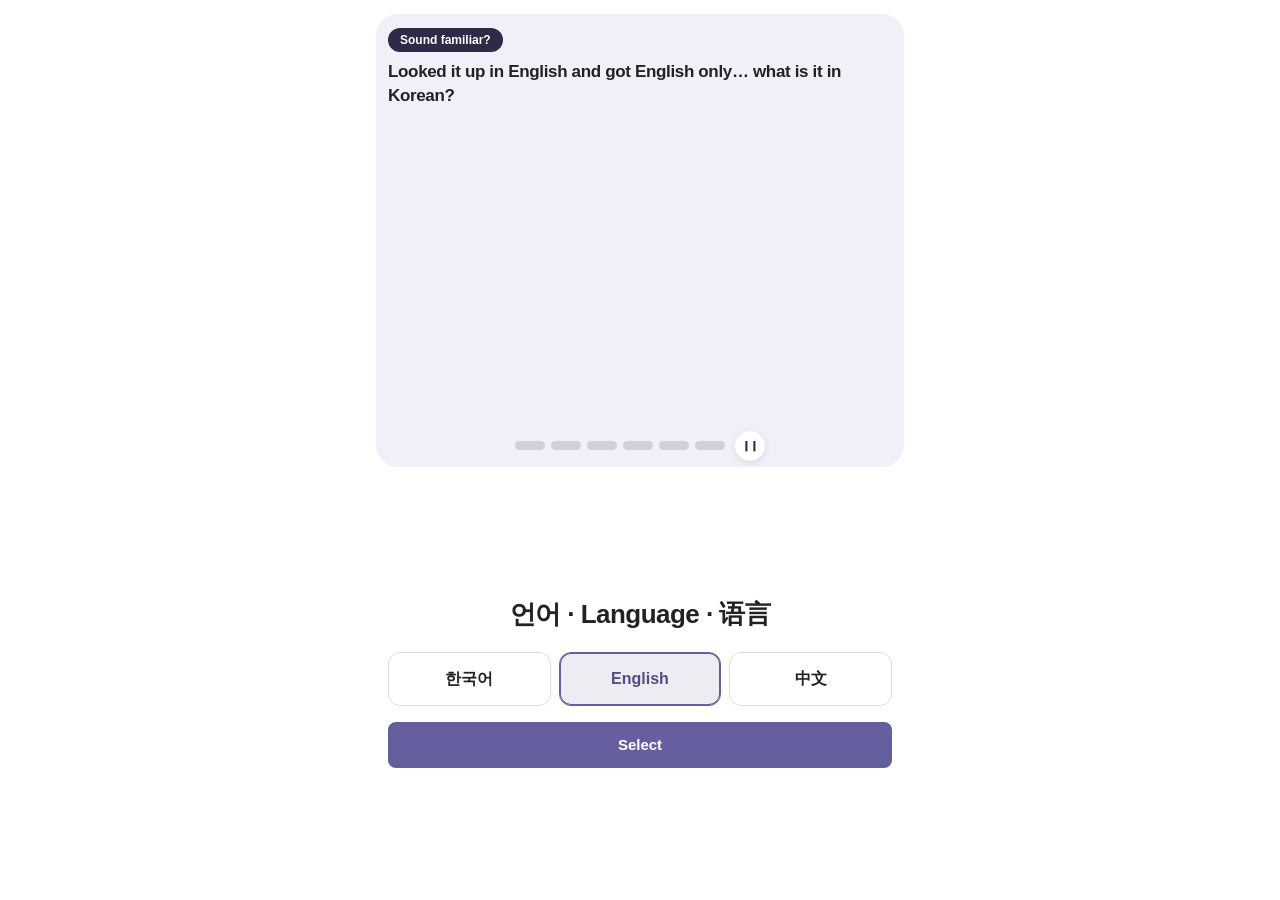
==== web/index.html @ b1a0b601 "Focus mode, quiz settings, costs shown, cheaper props, level-up scene, wording Co-Authored-By: Claud" ====
<!doctype html>
<html lang="ko" class="web" data-version="0.1.28">
<head>
  <meta charset="utf-8">
  <meta name="viewport" content="width=device-width, initial-scale=1, viewport-fit=cover">
  <meta name="theme-color" content="#ffffff">
  <meta name="apple-mobile-web-app-capable" content="yes">
  <meta name="apple-mobile-web-app-title" content="VOQUIZ">
  <title>VOQUIZ</title>
  <link rel="manifest" href="manifest.webmanifest">
  <link rel="icon" href="icons/icon48.png">
  <link rel="apple-touch-icon" href="icons/icon128.png">
  <link rel="stylesheet" href="app.css?v=0.1.28-tp81o5">
</head>
<body>
  <div id="app"></div>
  <div id="yard" hidden></div>
  <script type="module">
    // Back from signing in with Google? The session is taken out of the address first.
    import { finishSignIn } from "./js/supabase.js?v=0.1.28-tp81o5";
    await finishSignIn();
    await import("./js/app.js?v=0.1.28-tp81o5");
  </script>
</body>
</html>
---- web/app.css ----
/* Clean, airy look: white surfaces, near-black text, hairline dividers.
   Main colour: purple. Second colour: green. */
:root {
  --bg: #fff; --surface: #f7f7f7; --text: #222; --muted: #717171; --line: #ebebeb; --border: #ddd;
  --accent: #655f9f; --accent-dark: #574f82; --accent-soft: #f1f0f7; --lime: #bbd86b;
  --good: #23552b; --good-soft: #f1f7e3; --bad: #574f82; --bad-soft: #f1f0f7;
  --shadow: 0 1px 2px rgba(0, 0, 0, .08), 0 4px 12px rgba(0, 0, 0, .05);
  --shadow-lg: 0 6px 16px rgba(0, 0, 0, .12);
  --on-accent: #fff; /* text and marks on the accent colour, or on --good */
}
@media (prefers-color-scheme: dark) {
  :root {
    --bg: #141414; --surface: #1f1f1f; --text: #f2f2f2; --muted: #a3a3a3; --line: #2b2b2b; --border: #3a3a3a;
    --accent: #a9a4d4; --accent-dark: #c1bde3; --accent-soft: #25233a; --lime: #bbd86b;
    --good: #a8cf6a; --good-soft: #1a2616; --bad: #c1bde3; --bad-soft: #25233a;
    --shadow: 0 1px 2px rgba(0, 0, 0, .5), 0 4px 12px rgba(0, 0, 0, .4); --shadow-lg: 0 6px 16px rgba(0, 0, 0, .6);
    --on-accent: #17152a;
  }
}
* { box-sizing: border-box; }
html, body { height: 100%; margin: 0; }
body {
  background: var(--bg); color: var(--text);
  font: 15px/1.5 -apple-system, BlinkMacSystemFont, "Segoe UI", Roboto, "Apple SD Gothic Neo", "Malgun Gothic", "Noto Sans KR", "PingFang SC", "Microsoft YaHei", sans-serif;
  -webkit-font-smoothing: antialiased;
}
#app { display: flex; flex-direction: column; height: 100%; max-width: 560px; margin: 0 auto; }
button, input, select { font: inherit; color: inherit; }
button { cursor: pointer; border: 0; background: none; padding: 0; }
:focus-visible { outline: 2px solid var(--text); outline-offset: 2px; }
p { margin: 0; }

/* ---------- layout ---------- */
header { display: flex; align-items: center; gap: 6px; padding: 14px 20px 10px; }
.logo { display: none; }
header h1 { font-size: 18px; font-weight: 800; letter-spacing: -.02em; margin: 0; flex: 1; min-width: 0; color: var(--accent); overflow: hidden; text-overflow: ellipsis; }
header select, .top-right select { border: 1px solid var(--border); background: var(--bg); border-radius: 999px; padding: 5px 8px; font-size: 12px; font-weight: 600; }
main { flex: 1; overflow-y: auto; padding: 6px 20px 24px; }
nav { display: flex; border-top: 1px solid var(--line); background: var(--bg); padding: 6px 0 8px; }
nav button { flex: 1; display: grid; justify-items: center; gap: 2px; padding: 4px 0; color: var(--muted); font-size: 11px; font-weight: 600; transition: color .15s; }
nav button:hover { color: var(--text); }
nav button[aria-current="page"] { color: var(--accent); }
.ico svg { width: 22px; height: 22px; display: block; }

/* ---------- controls ---------- */
.btn { background: var(--accent); color: var(--on-accent); border-radius: 8px; padding: 12px 20px; font-weight: 600; transition: background .15s, transform .1s; }
.btn:hover:not(:disabled) { background: var(--accent-dark); }
.btn:active:not(:disabled) { transform: scale(.97); }
.btn:disabled { opacity: .4; cursor: default; }
.btn.wide { width: 100%; }
.link { color: var(--text); font-size: 13px; font-weight: 600; text-decoration: underline; }
input[type="text"], input[type="number"], input[type="date"], select { background: var(--bg); border: 1px solid var(--border); border-radius: 8px; padding: 10px 12px; min-width: 0; }
input:focus, select:focus { outline: none; border-color: var(--text); box-shadow: 0 0 0 1px var(--text); }
.search { display: flex; gap: 8px; align-items: center; background: var(--bg); border: 1px solid var(--border); border-radius: 999px; padding: 6px 6px 6px 20px; box-shadow: var(--shadow); transition: box-shadow .2s; }
.search:focus-within { box-shadow: var(--shadow-lg); }
.search input[type="text"] { flex: 1; border: 0; background: none; padding: 8px 0; font-size: 15px; font-weight: 500; box-shadow: none; }
.search .btn { border-radius: 999px; padding: 10px 18px; font-size: 14px; }
.row { display: flex; gap: 8px; align-items: center; }
.chips { display: flex; gap: 8px; flex-wrap: wrap; margin-bottom: 16px; }
.chips.center { justify-content: center; }
.chip { background: var(--bg); border: 1px solid var(--border); border-radius: 999px; padding: 7px 14px; font-size: 13px; transition: border-color .15s; }
.chip:hover { border-color: var(--text); }
.chip[aria-pressed="true"] { border-color: var(--text); box-shadow: 0 0 0 1px var(--text); background: var(--surface); font-weight: 600; }
.notice { margin: 16px 0; padding: 14px 16px; border-radius: 12px; background: var(--surface); font-size: 14px; }
.banner { margin: 0 20px 6px; padding: 6px 12px; border-radius: 8px; background: var(--surface); color: var(--muted); font-size: 12px; text-align: center; }
.muted { color: var(--muted); }
.small { font-size: 13px; }
.center { text-align: center; }
.empty { text-align: center; color: var(--muted); padding: 48px 10px 10px; }
.empty .hint { margin: 28px 0 12px; font-size: 12px; font-weight: 700; color: var(--text); }

/* ---------- full-screen steps (login, grade) ---------- */
.step { position: relative; flex: 1; display: flex; flex-direction: column; justify-content: center; gap: 16px; padding: 32px 28px; text-align: center; }
.top-right { position: absolute; top: 16px; right: 20px; }
.step .big-logo { width: 64px; height: 64px; margin: 0 auto 4px; border-radius: 18px; background: var(--accent); color: var(--on-accent); display: grid; place-items: center; font-size: 34px; font-weight: 800; }
.step h1 { margin: 0; font-size: 26px; font-weight: 700; letter-spacing: -.02em; }
.step.splash h1 { color: var(--accent); font-weight: 800; }
.step p { color: var(--muted); }
.grades { display: grid; grid-template-columns: repeat(5, 1fr); gap: 8px; margin-top: 8px; }
.grades button { border: 1px solid var(--border); border-radius: 12px; padding: 14px 0; font-weight: 600; transition: border-color .15s, background .15s; }
.grades button:hover { border-color: var(--text); background: var(--surface); }

/* ---------- entry ---------- */
.entry { margin-top: 24px; }
.entry > * { animation: rise .4s cubic-bezier(.2, .8, .2, 1) both; }
.entry > :nth-child(2) { animation-delay: .05s; } .entry > :nth-child(3) { animation-delay: .1s; }
.entry > :nth-child(4) { animation-delay: .15s; } .entry > :nth-child(5) { animation-delay: .2s; }
.entry > :nth-child(6) { animation-delay: .25s; } .entry > :nth-child(7) { animation-delay: .3s; }

.hero { position: relative; padding-bottom: 24px; }
.hero h2 { margin: 0; font-size: 32px; line-height: 1.15; font-weight: 700; letter-spacing: -.02em; word-break: break-word; padding-right: 48px; }
.hero .cp { display: flex; align-items: center; gap: 8px; margin-top: 6px; font-size: 20px; font-weight: 600; color: var(--accent); }
.hero .cp small { font-size: 14px; color: var(--muted); font-weight: 400; }
.hero .meta { margin-top: 6px; font-size: 13px; color: var(--muted); }
/* the play button next to the pronunciation */
.speak { display: inline-flex; align-items: center; justify-content: center; width: 24px; height: 24px; margin: -3px 0 -1px 8px; vertical-align: middle; border-radius: 50%; background: var(--accent-soft); color: var(--accent-dark); }
.speak i { font-style: normal; font-size: 9px; margin-left: 1px; }
.speak:hover { background: var(--accent); color: var(--on-accent); }
.speak.on { background: var(--accent); color: var(--on-accent); animation: level-wait 1s ease-in-out infinite; }
.hero .def { margin-top: 18px; }
.hero .def p:first-child { font-size: 17px; font-weight: 500; line-height: 1.55; }
.hero .def p + p { margin-top: 6px; color: var(--muted); }
.star { font-size: 22px; line-height: 1; color: var(--border); transition: transform .2s; }
.star:active { transform: scale(1.35); }
.star[aria-pressed="true"] { color: var(--accent); }
.hero .star { position: absolute; right: 0; top: 0; width: 40px; height: 40px; border-radius: 50%; border: 1px solid var(--border); color: var(--text); font-size: 19px; }
.hero .star:hover { background: var(--surface); }
.hero .star[aria-pressed="true"] { color: var(--accent); border-color: var(--accent); }

.block { padding: 24px 0; border-top: 1px solid var(--line); }
.block h3 { margin: 0 0 14px; font-size: 18px; font-weight: 600; letter-spacing: -.01em; display: flex; align-items: baseline; gap: 8px; }
.block h3 small { font-weight: 600; font-size: 10px; color: var(--muted); letter-spacing: .08em; }
.en { color: var(--muted); }
.block p + p { margin-top: 6px; }

/* word-building equation: [photo- 빛] + [synthesis 합성] = photosynthesis */
.eq { display: flex; flex-wrap: wrap; align-items: stretch; gap: 8px; }
.eq + .eq { margin-top: 12px; }
.tile { border: 1px solid var(--border); border-radius: 12px; padding: 10px 12px; text-align: center; min-width: 58px; }
.tile b { display: block; font-size: 17px; font-weight: 700; }
.tile span { display: block; font-size: 13px; font-weight: 600; margin-top: 2px; color: var(--accent); }
.tile small { display: block; font-size: 11px; color: var(--muted); }
.op { align-self: center; font-size: 16px; color: var(--muted); }
.sum { display: inline-flex; align-items: center; gap: 8px; }
.result { align-self: center; background: var(--text); color: var(--bg); border-radius: 8px; padding: 6px 12px; font-size: 14px; font-weight: 600; }

.tip .note { background: var(--surface); border-radius: 12px; padding: 14px 16px; }
.ex ol, .say ul { margin: 0; padding: 0; list-style: none; display: grid; gap: 16px; }
.ex li { display: flex; gap: 12px; }
.num { flex: none; width: 22px; height: 22px; border-radius: 50%; border: 1px solid var(--text); font-size: 12px; font-weight: 600; line-height: 20px; text-align: center; margin-top: 1px; }
mark { background: none; color: var(--accent); font-weight: 700; }
.say li { border: 1px solid var(--border); border-radius: 12px; padding: 14px 16px; }
.say .saying { font-size: 16px; font-weight: 600; margin-bottom: 4px; }
.tag { display: inline-block; font-size: 11px; font-weight: 700; color: var(--muted); letter-spacing: .04em; margin-bottom: 4px; }
.card-foot { border-top: 1px solid var(--line); padding-top: 20px; text-align: center; }

/* ---------- searching ---------- */
.loading { margin-top: 40px; text-align: center; }
.loading .word { font-size: 30px; font-weight: 700; letter-spacing: -.02em; word-break: break-word; }
.loading .word span { display: inline-block; animation: wave 1.2s ease-in-out infinite; white-space: pre; }
.dots { display: flex; justify-content: center; gap: 6px; margin: 22px 0 14px; }
.dots i { width: 8px; height: 8px; border-radius: 50%; background: var(--accent); animation: bounce 1s ease-in-out infinite; }
.dots i:nth-child(2) { animation-delay: .15s; } .dots i:nth-child(3) { animation-delay: .3s; }
.loading .msg { font-weight: 600; min-height: 1.6em; animation: fade .4s both; }
.loading .sub { font-size: 13px; color: var(--muted); margin-top: 4px; }
.bar { height: 4px; border-radius: 999px; background: var(--line); margin: 24px 0; overflow: hidden; }
.bar i { display: block; height: 100%; width: 40%; border-radius: 999px; background: var(--accent); animation: slide 1.4s ease-in-out infinite; }
.skel { height: 12px; border-radius: 6px; margin: 12px 0; background: linear-gradient(90deg, var(--surface) 25%, var(--line) 50%, var(--surface) 75%); background-size: 200% 100%; animation: shimmer 1.4s linear infinite; }
.skel:nth-child(2n) { width: 82%; } .skel:nth-child(3n) { width: 60%; }

/* ---------- word list ---------- */
.list { display: grid; }
.item { display: flex; align-items: center; gap: 14px; padding: 16px 0; border-bottom: 1px solid var(--line); animation: rise .3s both; }
.item .avatar { flex: none; width: 44px; height: 44px; border-radius: 12px; background: var(--surface); display: grid; place-items: center; font-size: 18px; font-weight: 600; }
.item .open { flex: 1; text-align: left; min-width: 0; }
.item .word { font-size: 16px; font-weight: 600; }
.item .sub { color: var(--muted); font-size: 14px; white-space: nowrap; overflow: hidden; text-overflow: ellipsis; }
.item .open:hover .word { text-decoration: underline; }
.badge { display: inline-block; font-size: 11px; font-weight: 700; color: var(--good); background: var(--good-soft); border-radius: 4px; padding: 1px 6px; margin-left: 8px; vertical-align: 1px; }

/* ---------- quiz ---------- */
.card { border: 1px solid var(--border); border-radius: 12px; padding: 24px 20px; margin-top: 12px; box-shadow: var(--shadow); }
.field { margin: 0 0 16px; display: grid; gap: 6px; }
.field label { font-size: 13px; font-weight: 600; }
.field input[type="number"] { width: 84px; }
.count { font-size: 44px; font-weight: 700; letter-spacing: -.02em; line-height: 1.1; margin-top: 8px; }
.progress { display: flex; align-items: center; gap: 12px; font-size: 13px; font-weight: 600; color: var(--muted); margin: 6px 0 0; }
.progress .bar { flex: 1; margin: 0; }
.progress .bar i { animation: none; background: var(--text); transition: width .4s cubic-bezier(.2, .8, .2, 1); }
.question { padding: 28px 0 24px; animation: rise .35s both; }
.q-label { font-size: 12px; font-weight: 700; color: var(--muted); letter-spacing: .04em; margin-bottom: 12px; }
.q-ko { font-size: 22px; font-weight: 600; line-height: 1.4; letter-spacing: -.01em; }
.q-en { margin-top: 8px; color: var(--muted); font-size: 16px; }
.choices { display: grid; gap: 10px; }
.choice { display: flex; align-items: center; gap: 12px; text-align: left; border: 1px solid var(--border); border-radius: 12px; padding: 14px 16px; font-size: 16px; font-weight: 600; transition: border-color .15s, background .15s, transform .1s; animation: rise .3s both; }
.choice:nth-child(2) { animation-delay: .04s; } .choice:nth-child(3) { animation-delay: .08s; } .choice:nth-child(4) { animation-delay: .12s; }
.choice:hover { border-color: var(--text); background: var(--surface); }
.choice:active { transform: scale(.98); }
.choice .num { margin: 0; color: var(--muted); border-color: var(--border); }

.feedback { position: relative; overflow: hidden; border-radius: 16px; padding: 32px 20px 28px; margin-top: 16px; text-align: center; }
.feedback.good { background: var(--good-soft); animation: pop .4s both; }
.feedback.bad { background: var(--bad-soft); animation: comfort .6s both; }
.feedback .art { font-size: 56px; line-height: 1.1; }
.feedback.good .art { animation: cheer .9s cubic-bezier(.2, .8, .2, 1) both; }
.feedback.bad .art { animation: hug 2.4s ease-in-out infinite; }
.fb-title { font-size: 20px; font-weight: 700; letter-spacing: -.01em; margin-top: 10px; }
.feedback.good .fb-title { color: var(--good); }
.fb-sub { font-size: 13px; color: var(--muted); margin-top: 6px; }
.fb-answer { display: inline-flex; flex-wrap: wrap; justify-content: center; align-items: center; gap: 8px; margin-top: 18px; background: var(--bg); border: 1px solid var(--border); border-radius: 12px; padding: 10px 18px; font-size: 18px; font-weight: 700; }
.fb-answer small { font-size: 13px; color: var(--muted); font-weight: 400; }
.fb-tip { margin-top: 14px; font-size: 14px; text-align: left; background: var(--bg); border-radius: 12px; padding: 12px 14px; }
.confetti { position: absolute; inset: 0; pointer-events: none; }
.confetti i { position: absolute; top: -14px; width: 7px; height: 12px; border-radius: 2px; opacity: 0; animation: fall 1.6s ease-in forwards; }
.score-art { font-size: 52px; line-height: 1.1; animation: pop .5s both; }
.score { font-size: 44px; font-weight: 700; letter-spacing: -.02em; }

/* ---------- motion ---------- */
@keyframes rise { from { opacity: 0; transform: translateY(10px); } }
@keyframes pop { from { opacity: 0; transform: scale(.94); } }
@keyframes fade { from { opacity: 0; transform: translateY(4px); } }
@keyframes wave { 0%, 60%, 100% { transform: translateY(0); } 30% { transform: translateY(-6px); } }
@keyframes bounce { 0%, 100% { transform: translateY(0); opacity: .4; } 50% { transform: translateY(-7px); opacity: 1; } }
@keyframes slide { 0% { transform: translateX(-110%); } 100% { transform: translateX(260%); } }
@keyframes shimmer { to { background-position: -200% 0; } }
@keyframes fall { 0% { opacity: 1; transform: translateY(0) rotate(0); } 100% { opacity: 0; transform: translateY(330px) rotate(540deg); } }
@keyframes cheer { 0% { transform: scale(0) rotate(-30deg); } 60% { transform: scale(1.3) rotate(10deg); } 100% { transform: scale(1) rotate(0); } }
@keyframes hug { 0%, 100% { transform: scale(1) rotate(-4deg); } 50% { transform: scale(1.1) rotate(4deg); } }
@keyframes comfort { 0% { opacity: 0; transform: translateX(0); } 20% { transform: translateX(-6px); } 40% { transform: translateX(5px); } 60% { transform: translateX(-3px); } 80% { transform: translateX(2px); } 100% { opacity: 1; transform: translateX(0); } }
@media (prefers-reduced-motion: reduce) {
  *, *::before, *::after { animation-duration: .01ms !important; animation-iteration-count: 1 !important; transition: none !important; }
}
.tile.syl { min-width: 46px; padding: 8px 8px; }

/* ---------- hidden sections ---------- */
.veiled { position: relative; }
.locked .inner { filter: blur(7px); opacity: .55; user-select: none; max-height: 120px; overflow: hidden; }
.veil { position: absolute; inset: 0; display: grid; place-items: center; width: 100%; border-radius: 12px; }
.veil span { background: var(--bg); border: 1px solid var(--text); border-radius: 999px; padding: 8px 18px; font-size: 13px; font-weight: 600; box-shadow: var(--shadow); transition: transform .15s, background .15s, color .15s; }
.veil:hover span { background: var(--accent); border-color: var(--accent); color: var(--on-accent); transform: scale(1.05); }
.fresh .inner { animation: unveil .5s cubic-bezier(.2, .8, .2, 1) both; }
@keyframes unveil { from { filter: blur(7px); opacity: .4; transform: translateY(6px); } }

/* ---------- word points ---------- */
.points { display: flex; align-items: center; gap: 5px; background: var(--good-soft); color: var(--good); border-radius: 999px; padding: 4px 10px 4px 4px; font-size: 13px; font-weight: 700; font-variant-numeric: tabular-nums; }
.points i { width: 20px; height: 20px; border-radius: 50%; background: var(--good); color: var(--lime); font-style: normal; font-size: 11px; display: grid; place-items: center; }
.points.bump { animation: bump .5s cubic-bezier(.2, .8, .2, 1); }
#toasts { position: fixed; top: 56px; left: 0; right: 0; display: grid; justify-items: center; gap: 6px; pointer-events: none; z-index: 10; }
.toast { display: flex; align-items: baseline; gap: 8px; background: var(--good); color: var(--on-accent); border-radius: 999px; padding: 8px 18px; box-shadow: var(--shadow-lg); animation: toast 2.2s cubic-bezier(.2, .8, .2, 1) both; }
.toast b { font-size: 20px; color: var(--lime); }
.toast span { font-size: 13px; font-weight: 600; }
.earned { margin-top: 14px; font-weight: 700; color: var(--good); }
.earned small { display: block; font-weight: 500; color: var(--muted); }
@keyframes bump { 40% { transform: scale(1.25); } }
@keyframes toast { 0% { opacity: 0; transform: translateY(-14px) scale(.9); } 12% { opacity: 1; transform: translateY(0) scale(1.06); } 20% { transform: scale(1); } 80% { opacity: 1; } 100% { opacity: 0; transform: translateY(-10px); } }

/* ---------- spelling comparison ---------- */
.spell { margin-top: 16px; background: var(--bg); border: 1px solid var(--border); border-radius: 12px; padding: 14px 12px; }
.spell-title { font-size: 12px; font-weight: 700; color: var(--muted); letter-spacing: .04em; margin-bottom: 10px; }
.spell-row { display: grid; grid-template-columns: 76px 1fr; align-items: center; gap: 8px; text-align: left; }
.spell-row + .spell-row { margin-top: 8px; padding-top: 8px; border-top: 1px dashed var(--line); }
.spell-row small { font-size: 11px; font-weight: 600; color: var(--muted); }
.letters { display: flex; flex-wrap: wrap; gap: 2px; font-size: 22px; font-weight: 700; letter-spacing: .02em; font-variant-ligatures: none; }
.letters span { min-width: .7em; text-align: center; border-radius: 5px; padding: 0 2px; white-space: pre; }
.letters .wrong { color: var(--on-accent); background: var(--accent); text-decoration: line-through; text-decoration-thickness: 2px; animation: wiggle .5s .2s both; }
.letters .fix { color: var(--good); background: var(--lime); animation: pop .4s .5s both; }
@media (prefers-color-scheme: dark) { .letters .fix { color: #14251a; } }
@keyframes wiggle { 25% { transform: translateY(-3px) rotate(-6deg); } 60% { transform: translateY(1px) rotate(4deg); } }

/* ---------- header, settings ---------- */
.gear { width: 36px; height: 36px; border-radius: 50%; display: grid; place-items: center; color: var(--text); transition: background .15s, transform .3s; }
.gear:hover { background: var(--surface); transform: rotate(40deg); }
.gear[aria-pressed="true"] { background: var(--text); color: var(--bg); }
.gear .ico svg { width: 20px; height: 20px; }
.page-title { font-size: 26px; font-weight: 700; letter-spacing: -.02em; margin: 12px 0 20px; }
.page-title + .block { border-top: 0; padding-top: 0; }
.grades button[aria-pressed="true"] { border-color: var(--accent); background: var(--accent); color: var(--on-accent); }
.btn.ghost { background: none; color: var(--text); border: 1px solid var(--text); }
.btn.ghost:hover:not(:disabled) { background: var(--surface); }
.langs { display: grid; gap: 10px; margin-top: 8px; }
.langs button { border: 1px solid var(--border); border-radius: 12px; padding: 16px; font-size: 17px; font-weight: 600; transition: border-color .15s, background .15s; }
.langs button:hover { border-color: var(--text); background: var(--surface); }

/* Redrawing the same screen (uncovering a section, toggling a star) must not replay entrance motion. */
main.still .entry > *, main.still .item, main.still .choice, main.still .question { animation: none; }

/* ---------- lucky bonus celebration ---------- */
.celebrate { position: fixed; inset: 0; display: grid; place-items: center; pointer-events: none; z-index: 20; background: radial-gradient(circle at center, rgba(187, 216, 107, .35), transparent 62%); animation: glow 2s ease-out both; }
.burst { position: relative; width: 136px; height: 136px; }
.coin { position: absolute; inset: 0; display: grid; place-content: center; text-align: center; border-radius: 50%; background: var(--good); color: var(--on-accent); box-shadow: 0 0 0 6px var(--lime), 0 12px 30px rgba(35, 85, 43, .45); animation: coin 2s cubic-bezier(.2, .9, .2, 1) both; }
.coin b { font-size: 42px; line-height: 1; font-weight: 800; color: var(--lime); letter-spacing: -.02em; }
.coin span { font-size: 12px; font-weight: 700; margin-top: 4px; padding: 0 10px; }
.ring { position: absolute; inset: 0; border-radius: 50%; border: 3px solid var(--lime); animation: ring .9s ease-out both; }
.ring.late { border-color: var(--accent); animation-delay: .18s; }
.burst i { position: absolute; left: calc(50% - 4px); top: calc(50% - 4px); width: 8px; height: 8px; border-radius: 2px; background: var(--c); animation: spark 1s cubic-bezier(.1, .7, .3, 1) both; }
@keyframes glow { 0% { opacity: 0; } 12% { opacity: 1; } 70% { opacity: 1; } 100% { opacity: 0; } }
@keyframes coin {
  0% { transform: scale(0) rotate(-25deg); }
  14% { transform: scale(1.18) rotate(6deg); }
  24% { transform: scale(1) rotate(0); }
  34% { transform: scale(1.05); }
  44%, 68% { transform: scale(1); opacity: 1; }
  100% { transform: translate(40px, -46vh) scale(.15); opacity: 0; }
}
@keyframes ring { from { transform: scale(.7); opacity: 1; } to { transform: scale(2.4); opacity: 0; } }
@keyframes spark {
  from { opacity: 1; transform: rotate(var(--a)) translateY(-50px) scale(1); }
  to { opacity: 0; transform: rotate(var(--a)) translateY(calc(-50px - var(--d))) scale(.3) rotate(180deg); }
}

/* ---------- word list: language halves and days ---------- */
.segment { display: grid; grid-template-columns: 1fr 1fr; border-bottom: 1px solid var(--line); margin-bottom: 16px; }
.segment button { padding: 12px 0; font-size: 15px; font-weight: 600; color: var(--muted); border-bottom: 2px solid transparent; margin-bottom: -1px; transition: color .15s; }
.segment button:hover { color: var(--text); }
.segment button[aria-selected="true"] { color: var(--text); border-bottom-color: var(--text); }
.segment small { margin-left: 6px; font-size: 12px; font-weight: 600; color: var(--muted); background: var(--surface); border-radius: 999px; padding: 1px 8px; }
.day + .day { margin-top: 20px; }
.day h3 { display: flex; align-items: baseline; gap: 8px; margin: 0; padding: 10px 0 6px; font-size: 13px; font-weight: 700; position: sticky; top: -6px; background: var(--bg); z-index: 1; }
.day h3 small { font-size: 12px; font-weight: 500; color: var(--muted); }
.day .item:last-child { border-bottom: 0; }

/* ---------- today's search points ---------- */
.daily { max-width: 260px; margin: 28px auto 0; }
.daily-label { display: flex; justify-content: space-between; font-size: 12px; font-weight: 600; color: var(--muted); }
.daily-label b { color: var(--good); }
.daily .bar { margin: 6px 0 0; background: var(--good-soft); }
.daily .bar i { animation: none; background: var(--good); transition: width .5s cubic-bezier(.2, .8, .2, 1); }

/* ---------- greeting ---------- */
.empty .hello { color: var(--text); font-size: 22px; font-weight: 700; letter-spacing: -.02em; line-height: 1.35; margin-bottom: 10px; animation: rise .5s both; }
main.still .hello { animation: none; }
.step input[type="text"] { text-align: center; }

/* ---------- "tap to reveal" button: it should beg to be pressed ---------- */
.veil span { position: relative; display: inline-flex; align-items: center; gap: 6px; overflow: hidden; background: var(--accent); border-color: var(--accent); color: var(--on-accent); padding: 10px 20px; font-size: 14px; animation: tease 2.4s ease-in-out infinite, halo 2.4s ease-out infinite; }
.veil span::after { content: ""; position: absolute; top: 0; bottom: 0; left: -60%; width: 40%; background: linear-gradient(100deg, transparent, rgba(255, 255, 255, .55), transparent); animation: shine 2.4s ease-in-out infinite; }
.veil span i { font-style: normal; color: var(--lime); animation: twinkle 1.2s ease-in-out infinite; }
.veil:hover span { background: var(--accent-dark); border-color: var(--accent-dark); transform: scale(1.08); animation-play-state: paused; }
.veil:active span { transform: scale(.94); }
.locked .inner { animation: breathe 3s ease-in-out infinite; }
.block:nth-of-type(odd) .veil span, .block:nth-of-type(odd) .veil span::after { animation-delay: .8s; }
@keyframes tease { 0%, 100% { transform: translateY(0) rotate(0); } 8% { transform: translateY(-5px) rotate(-3deg); } 16% { transform: translateY(0) rotate(2deg); } 24% { transform: translateY(-2px) rotate(0); } 32% { transform: translateY(0); } }
@keyframes halo { 0% { box-shadow: 0 0 0 0 color-mix(in srgb, var(--accent) 55%, transparent); } 60%, 100% { box-shadow: 0 0 0 16px transparent; } }
@keyframes shine { 0%, 40% { left: -60%; } 80%, 100% { left: 130%; } }
@keyframes twinkle { 0%, 100% { transform: scale(1) rotate(0); opacity: 1; } 50% { transform: scale(1.5) rotate(90deg); opacity: .6; } }
@keyframes breathe { 0%, 100% { opacity: .55; } 50% { opacity: .35; } }

/* ---------- search bar that wants to be used ---------- */
.search.tempt { border-color: var(--accent); animation: beckon 2.6s ease-out infinite; }
.search.tempt:focus-within { animation: none; box-shadow: 0 0 0 3px var(--accent-soft), var(--shadow-lg); }
.search .btn { position: relative; overflow: hidden; display: inline-flex; align-items: center; gap: 6px; }
.search.tempt .btn::after { content: ""; position: absolute; top: 0; bottom: 0; left: -60%; width: 40%; background: linear-gradient(100deg, transparent, rgba(255, 255, 255, .5), transparent); animation: shine 2.6s ease-in-out infinite; }
.search .btn small { background: var(--lime); color: #23552b; border-radius: 999px; padding: 1px 7px; font-size: 11px; font-weight: 800; animation: twinkle-soft 1.6s ease-in-out infinite; }
@keyframes beckon { 0% { box-shadow: var(--shadow), 0 0 0 0 color-mix(in srgb, var(--accent) 45%, transparent); } 70%, 100% { box-shadow: var(--shadow), 0 0 0 12px transparent; } }
@keyframes twinkle-soft { 50% { transform: scale(1.15); } }

.daily { max-width: none; margin: 14px 4px 0; }
.daily .bar { height: 8px; position: relative; }
.daily .bar i { position: relative; overflow: hidden; background: linear-gradient(90deg, var(--good), #6fa544); min-width: 8px; }
.daily .bar i::after { content: ""; position: absolute; inset: 0; background: linear-gradient(100deg, transparent 30%, rgba(255, 255, 255, .6) 50%, transparent 70%); background-size: 200% 100%; animation: shimmer 1.8s linear infinite; }
.daily-hint { margin-top: 6px; font-size: 12px; color: var(--muted); text-align: left; }
.daily.done .daily-hint { color: var(--good); font-weight: 700; }
.daily.done .bar i::after { animation: none; }

/* ---------- backgrounds bought in the theme shop (also used for their previews) ---------- */
body { background: var(--bg); }
[data-bg="tint"] { background: color-mix(in srgb, var(--accent) 8%, var(--bg)); }
[data-bg="dots"] { background: color-mix(in srgb, var(--accent) 4%, var(--bg)) radial-gradient(color-mix(in srgb, var(--accent) 26%, transparent) 1.5px, transparent 1.7px) 0 0 / 18px 18px; }
[data-bg="grid"] { background: linear-gradient(color-mix(in srgb, var(--accent) 16%, transparent) 1px, transparent 1px) 0 0 / 22px 22px, linear-gradient(90deg, color-mix(in srgb, var(--accent) 16%, transparent) 1px, transparent 1px) 0 0 / 22px 22px, var(--bg); }
[data-bg="stripes"] { background: var(--bg) repeating-linear-gradient(135deg, color-mix(in srgb, var(--accent) 8%, transparent) 0 12px, transparent 12px 24px); }
[data-bg="aurora"] { background: radial-gradient(at 12% 8%, color-mix(in srgb, var(--accent) 32%, transparent), transparent 55%), radial-gradient(at 92% 28%, rgba(187, 216, 107, .4), transparent 50%), radial-gradient(at 50% 100%, color-mix(in srgb, var(--accent) 20%, transparent), transparent 55%), var(--bg); }
body[data-bg] { background-attachment: fixed; }
body:not([data-bg="plain"]) nav { background: color-mix(in srgb, var(--bg) 88%, transparent); backdrop-filter: blur(10px); }
.day h3 { background: color-mix(in srgb, var(--bg) 80%, transparent); backdrop-filter: blur(8px); }

/* ---------- theme shop ---------- */
.shop h4 { margin: 18px 0 10px; font-size: 13px; font-weight: 700; }
.shelf { display: grid; grid-template-columns: repeat(3, 1fr); gap: 10px; }
.swatch { border: 1px solid var(--border); border-radius: 12px; padding: 8px; text-align: center; background: var(--bg); transition: border-color .15s, transform .15s; }
.swatch:hover { transform: translateY(-2px); }
.swatch.active { border-color: var(--accent); box-shadow: 0 0 0 1px var(--accent); }
.preview { height: 44px; border-radius: 8px; border: 1px solid var(--line); }
.swatch-name { font-size: 12px; font-weight: 600; margin: 8px 0 6px; white-space: nowrap; overflow: hidden; text-overflow: ellipsis; }
.tagline { display: block; font-size: 11px; font-weight: 700; color: var(--accent); padding: 5px 0; }
.mini { width: 100%; border: 1px solid var(--border); border-radius: 999px; padding: 4px 0; font-size: 12px; font-weight: 700; display: inline-flex; justify-content: center; align-items: center; gap: 4px; transition: background .15s, border-color .15s; }
.mini:hover:not(:disabled) { border-color: var(--text); background: var(--surface); }
.mini:disabled { opacity: .45; cursor: default; }
.mini.price { color: var(--good); }
.mini.price i { width: 16px; height: 16px; border-radius: 50%; background: var(--good); color: var(--lime); font-style: normal; font-size: 9px; display: grid; place-items: center; }
.mini.buy { background: var(--accent); border-color: var(--accent); color: var(--on-accent); animation: pop .25s both; }

/* ---------- words this student found first ---------- */
.badge.found { color: #23552b; background: var(--lime); }
.found-line { display: inline-flex; align-items: center; gap: 6px; margin-bottom: 8px; background: var(--lime); color: #23552b; border-radius: 999px; padding: 3px 12px; font-size: 12px; font-weight: 700; animation: pop .5s .2s both; }
.found-line i { font-style: normal; animation: twinkle 1.6s ease-in-out infinite; }
main.still .found-line { animation: none; }

/* ---------- special shop items ---------- */
[data-bg="stars"] {
  background:
    radial-gradient(color-mix(in srgb, var(--accent) 70%, transparent) 1.2px, transparent 1.6px) 0 0 / 90px 90px,
    radial-gradient(#bbd86b 1.6px, transparent 2px) 30px 50px / 130px 130px,
    radial-gradient(color-mix(in srgb, var(--accent) 45%, transparent) 1px, transparent 1.4px) 60px 20px / 70px 70px,
    radial-gradient(at 50% 0%, color-mix(in srgb, var(--accent) 16%, transparent), transparent 70%),
    var(--bg);
  animation: drift 40s linear infinite;
}
[data-bg="rainbow"] {
  background:
    linear-gradient(120deg, rgba(255, 99, 132, .16), rgba(255, 180, 60, .16), rgba(187, 216, 107, .2), rgba(80, 170, 230, .16), rgba(150, 110, 220, .18), rgba(255, 99, 132, .16)) 0 0 / 300% 300%,
    var(--bg);
  animation: flow 14s ease-in-out infinite alternate;
}
@keyframes drift { to { background-position: 90px 180px, 160px 310px, 130px 160px, 0 0, 0 0; } }
@keyframes flow { to { background-position: 100% 100%, 0 0; } }

.swatch { position: relative; }
.swatch.special { border-color: transparent; background: linear-gradient(var(--bg), var(--bg)) padding-box, linear-gradient(135deg, #e6c35c, var(--accent), #bbd86b, #e6c35c) border-box; background-size: auto, 300% 300%; animation: frame 5s linear infinite; }
.swatch.special.active { box-shadow: 0 0 0 2px var(--accent); }
.ribbon { position: absolute; top: -8px; left: 50%; transform: translateX(-50%); background: #e6c35c; color: #3a2a00; border-radius: 999px; padding: 1px 8px; font-size: 10px; font-weight: 800; white-space: nowrap; z-index: 1; }
.shelf { row-gap: 16px; }
@keyframes frame { to { background-position: 0 0, 300% 0; } }

/* ---------- share / rate prompt ---------- */
.sheet-wrap { position: fixed; inset: 0; z-index: 30; display: flex; align-items: flex-end; justify-content: center; background: rgba(0, 0, 0, .4); animation: dim .25s both; }
.sheet { width: 100%; max-width: 560px; background: var(--bg); border-radius: 24px 24px 0 0; padding: 28px 24px 20px; text-align: center; display: grid; gap: 10px; box-shadow: 0 -8px 30px rgba(0, 0, 0, .2); animation: slide-up .4s cubic-bezier(.2, .9, .2, 1) both; }
.sheet-art { font-size: 52px; line-height: 1; animation: cheer .8s .15s cubic-bezier(.2, .8, .2, 1) both; }
.sheet h2 { margin: 6px 0 0; font-size: 21px; font-weight: 700; letter-spacing: -.02em; }
.sheet p { color: var(--muted); margin-bottom: 8px; }
.sheet .link { padding: 6px; text-decoration: none; color: var(--muted); }
.sheet .link:hover { color: var(--text); text-decoration: underline; }
.toast span:only-child { font-size: 13px; }
@keyframes dim { from { background: rgba(0, 0, 0, 0); } }
@keyframes slide-up { from { transform: translateY(100%); } }

/* ---------- quiz entry fee and settlement ---------- */
.toast.minus { background: var(--text); color: var(--bg); }
.toast.minus b { color: var(--bg); }
.settle { margin-top: 18px; border-top: 1px solid var(--line); padding-top: 14px; display: grid; gap: 6px; text-align: left; }
.settle > div { display: flex; justify-content: space-between; font-size: 14px; color: var(--muted); }
.settle > div b { color: var(--text); font-variant-numeric: tabular-nums; }
.settle .net { border-top: 1px dashed var(--line); padding-top: 8px; margin-top: 2px; font-size: 16px; font-weight: 700; color: var(--text); }
.settle .net.up b { color: var(--good); }
.settle .net.down b { color: var(--accent); }
.settle p { margin-top: 8px; text-align: center; font-weight: 600; }
.settle p small { display: block; font-weight: 500; color: var(--muted); }

/* ---------- saved state ---------- */
.btn.saved { background: var(--good); animation: pop .3s both; }
.btn.saved:hover:not(:disabled) { background: var(--good); }

/* ---------- the score is a button to the theme shop ---------- */
button.points { cursor: pointer; transition: transform .15s, box-shadow .15s; }
button.points:hover { transform: translateY(-1px); box-shadow: 0 0 0 2px var(--lime); }
button.points:active { transform: scale(.95); }
.shop { scroll-margin-top: 8px; }

/* ---------- ways back: the title goes home, Settings has a back arrow ---------- */
header h1 .home { font: inherit; color: inherit; letter-spacing: inherit; cursor: pointer; border-radius: 6px; transition: opacity .15s; }
header h1 .home:hover { opacity: .7; }
.page-head { display: flex; align-items: center; gap: 8px; margin: 12px 0 20px; }
.page-head .page-title { margin: 0; }
.page-head + .block { border-top: 0; padding-top: 0; }
.back { flex: none; width: 36px; height: 36px; margin-left: -8px; border-radius: 50%; font-size: 20px; line-height: 1; display: grid; place-items: center; transition: background .15s, transform .15s; }
.back:hover { background: var(--surface); transform: translateX(-2px); }

/* ---------- what a quiz uses and can earn ---------- */
.quiz-cost { margin-top: 16px; border-top: 1px solid var(--line); padding-top: 12px; display: grid; gap: 8px; }
.quiz-cost > div { display: flex; justify-content: space-between; align-items: center; font-size: 14px; color: var(--muted); }
.quiz-cost b { display: inline-flex; align-items: center; gap: 5px; font-variant-numeric: tabular-nums; color: var(--text); }
.quiz-cost b i { width: 18px; height: 18px; border-radius: 50%; background: var(--muted); color: var(--bg); font-style: normal; font-size: 10px; display: grid; place-items: center; }
.quiz-cost b.gain { color: var(--good); }
.quiz-cost b.gain i { background: var(--good); color: var(--lime); }

/* ---------- a new word, shown while it is being written ---------- */
.live-box { margin-top: 24px; }
.entry > .live-box { margin-top: 0; }
.live .hero { padding-bottom: 16px; }
.live .typing p:last-child::after { content: ""; display: inline-block; width: 2px; height: 1em; margin-left: 2px; vertical-align: -2px; background: var(--accent); animation: blink .9s steps(1) infinite; }
.steps { list-style: none; margin: 4px 0 0; padding: 16px 0 0; border-top: 1px solid var(--line); display: grid; gap: 8px; }
.steps li { display: flex; align-items: center; gap: 10px; font-size: 14px; color: var(--muted); transition: color .2s; }
.steps li i { flex: none; width: 18px; height: 18px; border-radius: 50%; border: 1.5px solid var(--border); font-style: normal; font-size: 11px; display: grid; place-items: center; color: #fff; }
.steps li.done { color: var(--text); }
.steps li.done i { background: var(--good); border-color: var(--good); animation: pop .3s both; }
.steps li.now { color: var(--accent); font-weight: 600; }
.steps li.now i { border-color: var(--accent); border-top-color: transparent; animation: spin .8s linear infinite; }
.live .bar { margin: 18px 0 0; }
@keyframes blink { 50% { opacity: 0; } }
@keyframes spin { to { transform: rotate(360deg); } }

/* the live view keeps its nodes, so entrance motion plays once and marks change smoothly */
.live { animation: rise .35s both; }
.live [hidden] { display: none; }
.steps li i { transition: background .2s, border-color .2s; }

/* ---------- quiz: the Next button counts down, then moves on by itself ---------- */
#next { position: relative; overflow: hidden; }
#next.auto::after { content: ""; position: absolute; left: 0; bottom: 0; height: 4px; width: 100%; background: rgba(255, 255, 255, .7); transform-origin: left; animation: countdown 3s linear forwards; }
.feedback { cursor: pointer; }
@keyframes countdown { to { transform: scaleX(0); } }

/* ---------- compact quiz: a question, its answers and the result fit without scrolling ---------- */
.progress { margin: 2px 0 0; }
.question { padding: 14px 0 12px; }
.q-label { margin-bottom: 6px; }
.q-ko { font-size: 18px; line-height: 1.4; }
.q-en { margin-top: 4px; font-size: 14px; line-height: 1.4; }
.question.long .q-ko { font-size: 16px; }
.question.long .q-en { font-size: 13px; }
.choices { grid-template-columns: 1fr 1fr; gap: 8px; }
.choices.wide { grid-template-columns: 1fr; gap: 6px; }
.choice { padding: 9px 10px; gap: 8px; font-size: 15px; line-height: 1.25; min-width: 0; overflow-wrap: anywhere; }
.choice .num { width: 20px; height: 20px; line-height: 18px; font-size: 11px; }
.choices + p, .answer + p { margin-top: 6px !important; font-size: 12px; }
.answer input[type="text"] { padding: 6px 0; }

.feedback { padding: 16px 14px 14px; margin-top: 10px; border-radius: 14px; }
.feedback .art { font-size: 38px; }
.fb-title { font-size: 17px; margin-top: 4px; }
.fb-sub { margin-top: 2px; }
.fb-answer { margin-top: 10px; padding: 6px 14px; font-size: 16px; }
.fb-tip { margin-top: 8px; padding: 8px 10px; font-size: 13px; line-height: 1.4; }
.spell { margin-top: 10px; padding: 8px 10px; }
.spell-title { margin-bottom: 6px; font-size: 11px; }
.spell-row { grid-template-columns: 64px 1fr; }
.spell-row + .spell-row { margin-top: 5px; padding-top: 5px; }
.letters { font-size: 19px; }
#next { padding: 10px 20px; }
.choices ~ p.center, .answer ~ p.center { margin-top: 8px !important; }

/* ---------- rankings ---------- */
.segment.three { grid-template-columns: repeat(3, 1fr); }
.rank-list { list-style: none; margin: 0; padding: 0; }
.rank-row { display: flex; align-items: center; gap: 12px; padding: 12px 8px; border-bottom: 1px solid var(--line); animation: rise .3s both; }
.rank-row .place { flex: none; width: 30px; height: 30px; border-radius: 50%; display: grid; place-items: center; font-size: 13px; font-weight: 700; background: var(--surface); color: var(--muted); font-variant-numeric: tabular-nums; }
.rank-row .who { flex: 1; min-width: 0; font-weight: 600; white-space: nowrap; overflow: hidden; text-overflow: ellipsis; }
.rank-row .who small { margin-left: 8px; font-size: 11px; font-weight: 700; color: var(--on-accent); background: var(--accent); border-radius: 999px; padding: 1px 8px; }
.rank-row b { font-variant-numeric: tabular-nums; }
.rank-row.top1 .place { background: #e6c35c; color: #3a2a00; }
.rank-row.top2 .place { background: #c9ccd3; color: #2c2f36; }
.rank-row.top3 .place { background: #d9a37a; color: #3d2410; }
.rank-row.top1 .who { font-size: 17px; }
.rank-row.me { background: var(--accent-soft); border-radius: 12px; border-bottom-color: transparent; }
.rank-gap { text-align: center; color: var(--muted); letter-spacing: .3em; padding: 2px 0; }
main.still .rank-row { animation: none; }
nav button { font-size: 11px; }

/* ---------- streak challenge ---------- */
.card-title { margin: 0 0 6px; font-size: 17px; font-weight: 700; letter-spacing: -.01em; }
.ch-top { display: flex; justify-content: space-between; align-items: flex-end; margin-top: 4px; }
.ch-streak { display: flex; align-items: baseline; gap: 6px; color: var(--accent); }
.ch-streak b { font-size: 40px; font-weight: 800; line-height: 1; letter-spacing: -.03em; font-variant-numeric: tabular-nums; }
.ch-streak span { font-size: 13px; font-weight: 700; }
.ch-streak.bump b { display: inline-block; animation: bump .45s cubic-bezier(.2, .8, .2, 1); }
.ch-level { font-size: 15px; font-weight: 700; text-align: right; }
.ch-level small { display: block; font-size: 12px; font-weight: 500; color: var(--muted); font-variant-numeric: tabular-nums; }
.ch-prompt { padding: 26px 0 22px; text-align: center; font-size: 28px; font-weight: 700; letter-spacing: -.02em; line-height: 1.25; overflow-wrap: anywhere; animation: rise .3s both; }
.choice:disabled { cursor: default; }
.choice.ok { border-color: var(--good); background: var(--good-soft); color: var(--good); animation: none; }
.choice.no { border-color: var(--accent); background: var(--accent-soft); animation: comfort .5s both; }
.choice.dim { opacity: .45; animation: none; }
main.still .ch-prompt, main.still .choice:not(.no) { animation: none; }

/* ---------- rankings: four boards, grade picker ---------- */
.segment.four { grid-template-columns: repeat(4, 1fr); }
.segment.four button { font-size: 13px; padding: 12px 0; }
.grade-chips { gap: 6px; margin-bottom: 12px; }
.grade-chips .chip { padding: 5px 10px; font-size: 12px; }

.segment + .card { margin-top: 0; }

.credit { margin-top: 24px; line-height: 1.5; }
.credit a { color: inherit; }

/* ---------- mascot: a speech-bubble creature juggling letters ---------- */
.mascot { display: block; width: 170px; margin: 14px auto 0; cursor: pointer; -webkit-tap-highlight-color: transparent; }
.mascot svg { display: block; width: 100%; height: auto; overflow: visible; }
.mascot .m-body { fill: var(--accent); }
.mascot .m-arm, .mascot .m-leg { fill: none; stroke: var(--accent-dark); stroke-width: 4.5; stroke-linecap: round; stroke-linejoin: round; }
.mascot .m-eyes circle { fill: #fff; }
.mascot .m-smile { fill: none; stroke: #fff; stroke-width: 3; stroke-linecap: round; }
.mascot .m-cheek { fill: #fff; opacity: .25; }
.mascot .m-shadow { fill: var(--text); opacity: .1; transform-box: fill-box; transform-origin: center; animation: m-shadow 1.2s ease-in-out infinite; }
.mascot .m-tile rect { fill: var(--lime); }
.mascot .m-tile.t2 rect { fill: #fff; stroke: var(--accent); stroke-width: 2; }
.mascot .m-tile.t3 rect { fill: var(--good); }
.mascot .m-tile text { font: 800 13px/1 -apple-system, "Apple SD Gothic Neo", "Malgun Gothic", sans-serif; text-anchor: middle; fill: #23552b; }
.mascot .m-tile.t2 text { fill: var(--accent); }
.mascot .m-tile.t3 text { fill: #fff; }

.mascot .m-bob { animation: m-bob 1.2s ease-in-out infinite; transform-box: fill-box; transform-origin: center bottom; }
.mascot .m-eyes { transform-box: fill-box; transform-origin: center; animation: m-blink 4s infinite; }
.mascot .m-arm { transform-box: fill-box; }
.mascot .m-arm.l { transform-origin: 100% 100%; animation: m-toss 1.2s ease-in-out infinite; }
.mascot .m-arm.r { transform-origin: 0% 100%; animation: m-toss-r 1.2s ease-in-out infinite; animation-delay: -.6s; }
.mascot .m-leg.l { animation: m-step 1.2s ease-in-out infinite; }
.mascot .m-leg.r { animation: m-step 1.2s ease-in-out infinite; animation-delay: -.6s; }
.mascot .m-tile { animation: m-juggle 2.4s linear infinite; }
.mascot .m-tile.t2 { animation-delay: -.8s; }
.mascot .m-tile.t3 { animation-delay: -1.6s; }
.mascot.jump svg { animation: m-jump .6s cubic-bezier(.3, 1.6, .5, 1); }

@keyframes m-bob { 0%, 100% { transform: translateY(0) scale(1, 1); } 50% { transform: translateY(3px) scale(1.04, .96); } }
@keyframes m-shadow { 0%, 100% { transform: scaleX(1); } 50% { transform: scaleX(1.12); } }
@keyframes m-blink { 0%, 44%, 50%, 100% { transform: scaleY(1); } 47% { transform: scaleY(.1); } }
@keyframes m-toss { 0%, 100% { transform: rotate(0); } 50% { transform: rotate(-12deg); } }
@keyframes m-toss-r { 0%, 100% { transform: rotate(0); } 50% { transform: rotate(12deg); } }
@keyframes m-step { 0%, 100% { transform: translateY(0); } 50% { transform: translateY(-3px); } }
/* left hand -> up and over -> right hand -> a quick low pass back */
@keyframes m-juggle {
  0% { transform: translate(60px, 46px) rotate(-10deg); }
  14% { transform: translate(72px, 20px) rotate(8deg); }
  28% { transform: translate(90px, 6px) rotate(16deg); }
  42% { transform: translate(110px, 6px) rotate(8deg); }
  56% { transform: translate(128px, 20px) rotate(-6deg); }
  70% { transform: translate(140px, 46px) rotate(-14deg); }
  85% { transform: translate(100px, 40px) rotate(-4deg); }
  100% { transform: translate(60px, 46px) rotate(-10deg); }
}
@keyframes m-jump { 0% { transform: translateY(0); } 40% { transform: translateY(-18px) rotate(-4deg); } 100% { transform: translateY(0); } }

.mascot { width: 150px; margin-top: 8px; }
.empty:has(.mascot) { padding-top: 28px; }
.empty:has(.mascot) .hint { margin-top: 14px; }

/* ---------- mascot reactions ---------- */
.mascot { position: relative; user-select: none; touch-action: manipulation; }
.mascot svg { transform-origin: 50% 92%; transition: transform .15s; }
.mascot:hover svg { transform: scale(1.04); }
.mascot:active svg { transform: scale(.95, .9); }
.mascot .m-eyes-happy, .mascot .m-laugh { display: none; }
.mascot .m-eyes-happy path { fill: none; stroke: #fff; stroke-width: 3.2; stroke-linecap: round; }
.mascot .m-laugh { fill: #fff; }
.mascot.happy .m-eyes, .mascot.happy .m-smile { display: none; }
.mascot.happy .m-eyes-happy, .mascot.happy .m-laugh { display: block; }
.mascot.happy .m-cheek { opacity: .5; }
.mascot.happy .m-tile { animation-duration: 1.1s; }

.mascot.jump svg { animation: m-jump .6s cubic-bezier(.3, 1.6, .5, 1); }
.mascot.spin svg { animation: m-spin .7s cubic-bezier(.3, .9, .3, 1); transform-origin: 50% 60%; }
.mascot.wiggle svg { animation: m-wiggle .7s ease-in-out; }
.mascot.squish svg { animation: m-squish .6s cubic-bezier(.3, 1.5, .5, 1); }
.mascot.stretch svg { animation: m-stretch .6s cubic-bezier(.3, 1.5, .5, 1); }
.mascot.flip svg { animation: m-flip .75s cubic-bezier(.4, 0, .2, 1); transform-origin: 50% 60%; }
.mascot.party svg { animation: m-party 1.2s cubic-bezier(.3, 1, .4, 1); }

@keyframes m-spin { to { transform: rotate(360deg); } }
@keyframes m-wiggle { 0%, 100% { transform: rotate(0); } 20% { transform: rotate(-12deg); } 40% { transform: rotate(11deg); } 60% { transform: rotate(-8deg); } 80% { transform: rotate(6deg); } }
@keyframes m-squish { 0%, 100% { transform: scale(1); } 35% { transform: scale(1.22, .72); } 65% { transform: scale(.92, 1.1); } }
@keyframes m-stretch { 0%, 100% { transform: scale(1); } 40% { transform: scale(.8, 1.28) translateY(-8px); } 70% { transform: scale(1.06, .95); } }
@keyframes m-flip { 0% { transform: translateY(0) rotate(0); } 50% { transform: translateY(-26px) rotate(-180deg); } 100% { transform: translateY(0) rotate(-360deg); } }
@keyframes m-party { 0% { transform: translateY(0) rotate(0) scale(1); } 20% { transform: translateY(-22px) rotate(-10deg) scale(1.08); } 40% { transform: translateY(0) rotate(8deg) scale(1.05, .92); } 60% { transform: translateY(-16px) rotate(-6deg) scale(1.06); } 80% { transform: translateY(0) rotate(4deg) scale(1.03, .95); } 100% { transform: translateY(0) rotate(0) scale(1); } }

/* hearts, stars and letters that float up from the tap */
.m-pop { position: absolute; z-index: 2; pointer-events: none; font-size: 15px; font-weight: 800; line-height: 1; color: var(--accent); opacity: 0; animation: m-pop .95s cubic-bezier(.2, .8, .3, 1) forwards; }
.m-pop:nth-of-type(4n + 1) { color: #e8395a; }
.m-pop:nth-of-type(4n + 2) { color: var(--good); }
.m-pop:nth-of-type(4n + 3) { color: #e6a700; font-size: 17px; }
@keyframes m-pop { 0% { opacity: 0; transform: translate(-50%, -50%) scale(.3); } 20% { opacity: 1; transform: translate(calc(-50% + var(--dx) * .4), calc(-50% + var(--dy) * .5)) scale(1.25) rotate(var(--turn)); } 100% { opacity: 0; transform: translate(calc(-50% + var(--dx)), calc(-50% + var(--dy))) scale(.8) rotate(var(--turn)); } }

/* what it says */
.m-say { position: absolute; left: 50%; top: -6px; z-index: 3; pointer-events: none; white-space: nowrap; background: var(--text); color: var(--bg); border-radius: 999px; padding: 5px 12px; font-size: 13px; font-weight: 700; opacity: 0; transform: translate(-50%, 6px) scale(.8); }
.m-say::after { content: ""; position: absolute; left: 50%; bottom: -4px; width: 9px; height: 9px; background: inherit; transform: translateX(-50%) rotate(45deg); border-radius: 2px; }
.m-say.show { animation: m-say 1.5s cubic-bezier(.3, 1.5, .5, 1) both; }
@keyframes m-say { 0% { opacity: 0; transform: translate(-50%, 6px) scale(.8); } 12%, 80% { opacity: 1; transform: translate(-50%, -6px) scale(1); } 100% { opacity: 0; transform: translate(-50%, -12px) scale(.95); } }

/* ---------- a cuter mascot: pastel body, big shiny eyes, rosy cheeks, a little sprout ---------- */
.mascot { --m-ink: #2e2a47; }
.mascot .m-body { fill: color-mix(in srgb, var(--accent) 62%, #fff); }
.mascot .m-arm, .mascot .m-leg { stroke: color-mix(in srgb, var(--accent) 85%, #000); stroke-width: 4; }
.mascot .m-shine { fill: none; stroke: #fff; stroke-width: 4; stroke-linecap: round; opacity: .45; }
.mascot .m-sprout { fill: var(--lime); stroke: var(--good); stroke-width: 2.4; stroke-linecap: round; stroke-linejoin: round; transform-box: fill-box; transform-origin: 50% 100%; animation: m-sway 2.4s ease-in-out infinite; }
.mascot .m-eyes circle { fill: var(--m-ink); }
.mascot .m-eyes .m-glint { fill: #fff; }
.mascot .m-eyes-happy path { stroke: var(--m-ink); stroke-width: 3.4; }
.mascot .m-smile { stroke: var(--m-ink); stroke-width: 2.6; }
.mascot .m-cheek { fill: #ff8fab; opacity: .65; }
.mascot.happy .m-cheek { opacity: .95; }
.mascot .m-laugh { fill: var(--m-ink); }
.mascot .m-laugh .m-tongue { fill: #ff8fab; }
.mascot .m-tile.t3 rect { fill: #ffd166; }
.mascot .m-tile.t3 text { fill: #6b4a00; }
.mascot .m-tile.t2 rect { stroke: color-mix(in srgb, var(--accent) 62%, #fff); }
.mascot.happy .m-sprout { animation-duration: .5s; }
@keyframes m-sway { 0%, 100% { transform: rotate(-9deg); } 50% { transform: rotate(9deg); } }
.empty:has(.mascot) { padding-top: 14px; }
.empty:has(.mascot) .hello { margin-bottom: 6px; }

/* ---------- mascot moods: eyes, mouths, feelings ---------- */
.mascot .e, .mascot .mo { display: none; }
.mascot:not([data-eyes]) .e-default, .mascot[data-eyes="default"] .e-default,
.mascot[data-eyes="wide"] .e-wide, .mascot[data-eyes="wink"] .e-wink, .mascot[data-eyes="happy"] .e-happy,
.mascot[data-eyes="closed"] .e-closed, .mascot[data-eyes="laugh"] .e-laugh, .mascot[data-eyes="dizzy"] .e-dizzy,
.mascot[data-eyes="heart"] .e-heart, .mascot[data-eyes="star"] .e-star { display: block; }
.mascot:not([data-mouth]) .mo-smile, .mascot[data-mouth="smile"] .mo-smile, .mascot[data-mouth="cat"] .mo-cat,
.mascot[data-mouth="wavy"] .mo-wavy, .mascot[data-mouth="o"] .mo-o, .mascot[data-mouth="yawn"] .mo-yawn,
.mascot[data-mouth="laugh"] .mo-laugh { display: block; }

.mascot .e circle { fill: var(--m-ink); }
.mascot .e .m-glint { fill: #fff; }
.mascot .line { fill: none; stroke: var(--m-ink); stroke-width: 3.2; stroke-linecap: round; stroke-linejoin: round; }
.mascot .mo-cat, .mascot .mo-wavy { stroke-width: 2.6; }
.mascot .e-heart path { fill: #f0486b; }
.mascot .e-star path { fill: #ffc12b; stroke: #e39a00; stroke-width: 1; stroke-linejoin: round; }
.mascot .mo-o, .mascot .mo-yawn ellipse, .mascot .mo-laugh path { fill: var(--m-ink); }
.mascot .mo .m-tongue { fill: #ff8fab !important; }
.mascot .e-heart { transform-box: fill-box; transform-origin: center; animation: m-beat .5s ease-in-out infinite; }
.mascot .e-star { transform-box: fill-box; transform-origin: center; animation: m-twinkle .6s ease-in-out infinite; }
.mascot .e-dizzy { transform-box: fill-box; transform-origin: center; animation: m-woozy .5s linear infinite; }
.mascot .mo-yawn { transform-box: fill-box; transform-origin: center top; animation: m-yawn 1.6s ease-in-out both; }

.mascot .m-cheek { transform-box: fill-box; transform-origin: center; transition: transform .2s, opacity .2s; }
.mascot[data-blush="1"] .m-cheek { opacity: 1; transform: scale(1.35); }
.mascot .m-look { transition: transform .25s cubic-bezier(.3, 1.4, .5, 1); }
.mascot[data-look="l"] .m-look { transform: translateX(-4px); }
.mascot[data-look="r"] .m-look { transform: translateX(4px); }
.mascot[data-look="u"] .m-look { transform: translateY(-3px); }
/* while a face other than the default is showing, the tiles fly faster */
.mascot[data-eyes]:not([data-eyes="default"]) .m-tile { animation-duration: 1.3s; }
.mascot[data-eyes="closed"] .m-tile { animation-duration: 3.4s; }

.mascot.shrink svg { animation: m-shrink 1s cubic-bezier(.3, 1.4, .5, 1); }
.mascot.pop svg { animation: m-startle .6s cubic-bezier(.3, 1.8, .5, 1); }
.mascot.sway svg { animation: m-sway-body 1.6s ease-in-out; }
.mascot.shake svg { animation: m-shake .6s linear; }
.mascot.tilt svg { animation: m-tilt .9s cubic-bezier(.3, 1.4, .5, 1); }
.mascot.bounce svg { animation: m-bounce .9s cubic-bezier(.3, 1.3, .5, 1); }
.mascot.hop svg { animation: m-hop .6s cubic-bezier(.3, 1.5, .5, 1); }
@keyframes m-beat { 50% { transform: scale(1.25); } }
@keyframes m-twinkle { 50% { transform: scale(1.2) rotate(12deg); } }
@keyframes m-woozy { to { transform: rotate(360deg); } }
@keyframes m-yawn { 0%, 100% { transform: scale(.4, .3); } 35%, 70% { transform: scale(1); } }
@keyframes m-shrink { 0%, 100% { transform: scale(1) rotate(0); } 30%, 75% { transform: scale(.86) rotate(-7deg) translateY(4px); } }
@keyframes m-startle { 0%, 100% { transform: scale(1); } 30% { transform: scale(1.18, 1.24) translateY(-12px); } 60% { transform: scale(.96, 1.02); } }
@keyframes m-sway-body { 0%, 100% { transform: rotate(0); } 25% { transform: rotate(-7deg); } 50% { transform: rotate(0) translateY(2px); } 75% { transform: rotate(7deg); } }
@keyframes m-shake { 0%, 100% { transform: translateX(0) rotate(0); } 15% { transform: translateX(-6px) rotate(-4deg); } 30% { transform: translateX(6px) rotate(4deg); } 45% { transform: translateX(-5px) rotate(-3deg); } 60% { transform: translateX(5px) rotate(3deg); } 80% { transform: translateX(-2px); } }
@keyframes m-tilt { 0%, 100% { transform: rotate(0); } 35%, 70% { transform: rotate(14deg) translateX(4px); } }
@keyframes m-bounce { 0%, 100% { transform: translateY(0); } 20% { transform: translateY(-12px) rotate(-4deg); } 40% { transform: translateY(0) scale(1.05, .94); } 60% { transform: translateY(-12px) rotate(4deg); } 80% { transform: translateY(0) scale(1.05, .94); } }
@keyframes m-hop { 0%, 100% { transform: translateY(0); } 45% { transform: translateY(-9px); } 70% { transform: translateY(0) scale(1.04, .95); } }

/* ---------- mascot on its stage: walking, rolling, sitting, lying down ---------- */
.mascot-stage { position: relative; height: 128px; margin-top: 8px; }
.mascot-stage .mascot { position: absolute; left: 50%; top: 0; margin: 0 0 0 -75px; width: 150px; transform: translateX(var(--x, 0px)); transition: transform var(--walk, 0s) linear; }
.mascot .m-pose { display: block; transform-origin: 50% 92%; transition: transform .45s cubic-bezier(.3, 1.3, .5, 1); }
.mascot .m-tiles, .mascot .m-legs, .mascot .m-arm { transition: opacity .3s; }

.mascot.walking .m-leg { animation-duration: .32s; }
.mascot.walking .m-bob { animation-duration: .32s; }
.mascot.walking[data-dir="r"] .m-pose { transform: rotate(6deg); }
.mascot.walking[data-dir="l"] .m-pose { transform: rotate(-6deg); }
.mascot.walking[data-dir="r"] .m-look { transform: translateX(4px); }
.mascot.walking[data-dir="l"] .m-look { transform: translateX(-4px); }
.mascot.rolling svg { transform-origin: 50% 62%; animation: m-roll-r var(--walk) linear; }
.mascot.rolling[data-dir="l"] svg { animation-name: m-roll-l; }
.mascot.rolling .m-tiles { opacity: 0; }
@keyframes m-roll-r { to { transform: rotate(720deg); } }
@keyframes m-roll-l { to { transform: rotate(-720deg); } }

.mascot[data-pose="lie"] .m-pose { transform: rotate(-84deg) translate(-4px, 34px); }
.mascot[data-pose="lie"] .m-tiles, .mascot[data-pose="lie"] .m-arm { opacity: 0; }
.mascot[data-pose="lie"] .m-bob { animation-duration: 3s; }
.mascot[data-pose="lie"] .m-leg { animation: none; }
.mascot[data-pose="lie"] .m-shadow { opacity: 0; }
.mascot[data-pose="sit"] .m-pose { transform: translateY(15px) scale(1.06, .92); }
.mascot[data-pose="sit"] .m-legs { opacity: 0; }
.mascot[data-pose="sit"] .m-bob { animation-duration: .7s; }
.empty:has(.mascot-stage) { padding-top: 14px; }
.empty:has(.mascot-stage) .hello { margin-bottom: 6px; }
.empty:has(.mascot-stage) .hint { margin-top: 10px; }

/* greeting: two lines, and Korean words are never cut in the middle */
.empty .hello { white-space: pre-line; word-break: keep-all; text-wrap: balance; }

/* room above the mascot for its speech bubble and the things it juggles */
.mascot-stage { margin-top: 40px; }
.m-say { top: -14px; }
.empty:has(.mascot-stage) .chips { flex-wrap: nowrap; overflow: hidden; margin-bottom: 0; }
.empty:has(.mascot-stage) .chip { white-space: nowrap; overflow: hidden; text-overflow: ellipsis; min-width: 0; }

/* streak ranking: grades on one row that scrolls sideways */
.grade-chips { flex-wrap: nowrap; overflow-x: auto; scrollbar-width: none; scroll-snap-type: x proximity; margin: 0 -20px 12px; padding: 2px 20px; }
.grade-chips::-webkit-scrollbar { display: none; }
.grade-chips .chip { flex: none; scroll-snap-align: center; }

/* ---------- characters in the shop ---------- */
.mascot.portrait { display: block; position: static; width: 100%; margin: 0; cursor: default; pointer-events: none; }
.mascot.portrait svg { transform: none; }
.mascot.portrait .m-tiles { display: none; }
.swatch-name small { display: block; font-size: 10px; font-weight: 600; color: var(--muted); }
.shop h4 + .small { margin: -6px 0 10px; }

/* ---------- points: a little smiling coin instead of the letter P ---------- */
.points i, .mini.price i, .quiz-cost b i {
  font-size: 0; background: url("data:image/svg+xml,%3Csvg xmlns='http://www.w3.org/2000/svg' viewBox='0 0 24 24'%3E%3Ccircle cx='12' cy='12' r='11' fill='%23ffd166' stroke='%23e6a700' stroke-width='1.6'/%3E%3Cpath d='M6.5 8.5q3-4 8-3.4' fill='none' stroke='%23fff' stroke-width='1.8' stroke-linecap='round' opacity='.8'/%3E%3Ccircle cx='8.6' cy='12' r='1.5' fill='%237a5200'/%3E%3Ccircle cx='15.4' cy='12' r='1.5' fill='%237a5200'/%3E%3Cpath d='M9.4 15q2.6 2.4 5.2 0' fill='none' stroke='%237a5200' stroke-width='1.5' stroke-linecap='round'/%3E%3Ccircle cx='6.6' cy='14.6' r='1.4' fill='%23ff8fab' opacity='.8'/%3E%3Ccircle cx='17.4' cy='14.6' r='1.4' fill='%23ff8fab' opacity='.8'/%3E%3C/svg%3E") center / contain no-repeat !important;
  border-radius: 0 !important;
}
.points i { width: 24px; height: 24px; }
.points { padding: 3px 12px 3px 4px; font-size: 14px; }
.points.bump i { animation: coin-flip .6s cubic-bezier(.3, 1.4, .5, 1); }
.quiz-cost b.use i { filter: grayscale(1) opacity(.7); }
@keyframes coin-flip { 0% { transform: rotateY(0) scale(1); } 50% { transform: rotateY(180deg) scale(1.3); } 100% { transform: rotateY(360deg) scale(1); } }
.shelf:has(.portrait) { grid-template-columns: repeat(2, 1fr); }
.swatch:has(.portrait) .portrait { max-width: 120px; margin: 0 auto; }

/* ---------- point shop tabs, character groups, name price ---------- */
.shop .segment { margin: 12px 0 14px; }
.group-chips { flex-wrap: nowrap; overflow-x: auto; scrollbar-width: none; margin: 0 -20px 14px; padding: 2px 20px; }
.group-chips::-webkit-scrollbar { display: none; }
.group-chips .chip { flex: none; padding: 5px 12px; font-size: 12px; }
.btn.with-cost { display: inline-flex; align-items: center; gap: 8px; }
.btn .cost { display: inline-flex; align-items: center; gap: 4px; background: rgba(255, 255, 255, .22); border-radius: 999px; padding: 1px 8px 1px 3px; font-size: 12px; font-variant-numeric: tabular-nums; }
.btn .cost i { width: 16px; height: 16px; font-size: 0; display: block; background: url("data:image/svg+xml,%3Csvg xmlns='http://www.w3.org/2000/svg' viewBox='0 0 24 24'%3E%3Ccircle cx='12' cy='12' r='11' fill='%23ffd166' stroke='%23e6a700' stroke-width='1.6'/%3E%3Ccircle cx='8.6' cy='12' r='1.5' fill='%237a5200'/%3E%3Ccircle cx='15.4' cy='12' r='1.5' fill='%237a5200'/%3E%3Cpath d='M9.4 15q2.6 2.4 5.2 0' fill='none' stroke='%237a5200' stroke-width='1.5' stroke-linecap='round'/%3E%3C/svg%3E") center / contain no-repeat; }

/* ---------- the chosen character cheers and comforts ---------- */
.mascot.reaction { display: block; position: relative; width: 104px; margin: 0 auto; cursor: default; pointer-events: none; }
.mascot.reaction.comfort .m-tiles { display: none; }
.feedback .art, .score-art { font-size: 0; line-height: 0; }
.feedback .art .mascot.reaction { width: 92px; }
.feedback.good .art, .feedback.bad .art { animation: pop .4s both; }
.celebrate .mascot.reaction { position: absolute; left: calc(50% - 55px); top: calc(50% + 58px); width: 110px; animation: pop .5s .15s both; }
.feedback .art .mascot.reaction, .score-art .mascot.reaction { width: 120px; }

/* ---------- compact settings, the whole shop in view ---------- */
.page-head { margin: 6px 0 10px; }
.page-head .page-title { font-size: 20px; }
.block.prefs { padding-bottom: 14px; }
.prefs .row input, .prefs .row .btn { padding-top: 9px; padding-bottom: 9px; }
.prefs .hint { margin-top: 6px; font-size: 11px; }
.pref-row { display: flex; align-items: center; justify-content: space-between; gap: 8px; margin-top: 10px; }
.pref-row .chips { flex-wrap: nowrap; gap: 6px; }
.pref-row .chip { padding: 5px 10px; font-size: 12px; }
.grade-pick { display: inline-flex; align-items: center; gap: 6px; font-size: 12px; font-weight: 600; color: var(--muted); white-space: nowrap; }
.grade-pick select { font: inherit; font-weight: 700; color: var(--text); background: var(--bg); border: 1px solid var(--border); border-radius: 999px; padding: 5px 8px; }
.block.shop { padding-top: 14px; }
.block.shop h3 { margin-bottom: 0; }
.shop .segment { margin: 4px 0 12px; }
.shop .segment button { padding: 9px 0; }
.shelf:has(.portrait) { grid-template-columns: repeat(3, 1fr); gap: 8px; row-gap: 10px; }
.swatch:has(.portrait) { padding: 6px 5px 7px; }
.swatch:has(.portrait) .swatch-name { margin: 2px 0 5px; }
.swatch:has(.portrait) .mini { padding-left: 6px; padding-right: 6px; }

/* ---------- the point shop is a page of its own ---------- */
.shop .segment { margin-top: 0; }
.points[aria-pressed="true"] { box-shadow: 0 0 0 2px var(--accent); }

/* ---------- logo: mascot icon and bouncing letters ---------- */
.logo-icon, .logo-word { display: inline-block; flex: none; line-height: 0; }
.logo-icon svg, .logo-word svg { height: 100%; width: auto; display: block; }
header .home { display: inline-flex; align-items: center; gap: 6px; color: var(--accent); padding: 0; }
header .home:hover .logo-icon { transform: rotate(-6deg) scale(1.06); }
.logo-icon { transition: transform .2s cubic-bezier(.3, 1.5, .5, 1); }
.big-logo.art { background: none; box-shadow: none; width: auto; height: auto; display: block; }
h1.brand { color: var(--accent); }
.big-logo.art { text-align: center; }

/* ---------- shop: each character's name, mood and story ---------- */
.swatch:has(.portrait) .swatch-name { white-space: normal; font-size: 13px; }
.swatch:has(.portrait) .swatch-name small { display: inline-block; margin-left: 4px; padding: 0 6px; border-radius: 999px; background: var(--surface); font-size: 9px; vertical-align: 1px; }
.swatch-line { font-size: 10px; line-height: 1.35; color: var(--muted); margin: 0 0 7px; min-height: 2.7em; word-break: keep-all; }
.swatch:has(.portrait) { display: flex; flex-direction: column; }
.swatch:has(.portrait) > :last-child { margin-top: auto; }

/* ---------- quiz: time left for the question ---------- */
.timer { height: 5px; border-radius: 999px; background: var(--surface); overflow: hidden; margin: 8px 0 2px; }
.timer i { display: block; height: 100%; width: 100%; border-radius: 999px; background: var(--good); transform-origin: left; animation: time-out linear forwards; }
@keyframes time-out { 0% { transform: scaleX(1); background: var(--good); } 60% { background: var(--good); } 75% { background: #e6a700; } 90%, 100% { background: var(--bad, #c0392b); } 100% { transform: scaleX(0); } }

/* ---------- points being used ---------- */
.spend { position: fixed; z-index: 30; pointer-events: none; }
.spend i { position: absolute; left: -9px; top: 0; width: 18px; height: 18px; opacity: 0; animation: coin-drop .9s cubic-bezier(.3, .1, .7, 1) forwards;
  background: url("data:image/svg+xml,%3Csvg xmlns='http://www.w3.org/2000/svg' viewBox='0 0 24 24'%3E%3Ccircle cx='12' cy='12' r='11' fill='%23ffd166' stroke='%23e6a700' stroke-width='1.6'/%3E%3Ccircle cx='8.6' cy='12' r='1.5' fill='%237a5200'/%3E%3Ccircle cx='15.4' cy='12' r='1.5' fill='%237a5200'/%3E%3Cpath d='M9.4 16.5q2.6 -2.4 5.2 0' fill='none' stroke='%237a5200' stroke-width='1.5' stroke-linecap='round'/%3E%3C/svg%3E") center / contain no-repeat; }
.spend b { position: absolute; left: 0; top: 14px; transform: translateX(-50%); font-size: 26px; font-weight: 800; color: #c0392b; text-shadow: 0 1px 0 #fff, 0 0 10px #fff; white-space: nowrap; opacity: 0; animation: spend-amount 1.5s ease-out forwards; }
@keyframes coin-drop { 0% { opacity: 1; transform: translate(0, 0) rotate(0) scale(1); } 80% { opacity: 1; } 100% { opacity: 0; transform: translate(var(--dx), var(--dy)) rotate(260deg) scale(.6); } }
@keyframes spend-amount { 0% { opacity: 0; transform: translate(-50%, -10px) scale(.6); } 18% { opacity: 1; transform: translate(-50%, 6px) scale(1.25); } 30% { transform: translate(-50%, 6px) scale(1); } 75% { opacity: 1; transform: translate(-50%, 26px); } 100% { opacity: 0; transform: translate(-50%, 60px); } }
.points.spent { animation: spent .7s ease; }
@keyframes spent { 0%, 100% { transform: translateX(0); box-shadow: none; } 15% { transform: translateX(-4px); box-shadow: 0 0 0 2px #e74c3c; } 35% { transform: translateX(4px); } 55% { transform: translateX(-3px); box-shadow: 0 0 0 2px #e74c3c; } 75% { transform: translateX(2px); } }

/* ---------- streak challenge: typed answers ---------- */
.search.answer.ok { border-color: var(--good); box-shadow: 0 0 0 2px var(--good); }
.search.answer.no { border-color: #c0392b; box-shadow: 0 0 0 2px #c0392b; }
.ch-correct { text-align: center; margin-top: 10px; font-size: 15px; }
.ch-correct b { color: var(--good); font-size: 18px; margin-left: 4px; }

/* ---------- home: recent words shown in full ---------- */
.empty:has(.mascot-stage) .chips.recent { flex-wrap: wrap; overflow: visible; margin-bottom: 6px; }
.empty:has(.mascot-stage) .chips.recent .chip { white-space: nowrap; overflow: visible; text-overflow: clip; min-width: auto; }
.link.more { font-size: 12px; color: var(--muted); }

/* ---------- streak challenge: definitions as questions and as choices ---------- */
.ch-prompt.long { font-size: 17px; line-height: 1.45; font-weight: 600; text-align: left; padding: 4px 2px; word-break: keep-all; }
.choices.defs .choice { font-size: 13px; line-height: 1.4; font-weight: 500; text-align: left; padding-top: 9px; padding-bottom: 9px; word-break: keep-all; }

/* ---------- quiz layout: the question in the middle, the answers at the bottom ---------- */
main:has(> .question), main:has(> .ch-prompt) { display: flex; flex-direction: column; padding-bottom: 16px; }
main:has(> .question) > *, main:has(> .ch-prompt) > * { flex-shrink: 0; }
main > .question { flex: 1 0 auto; display: flex; flex-direction: column; justify-content: center; padding: 20px 0; }
main > .ch-prompt { flex: 1 0 auto; display: grid; align-content: center; padding: 20px 0; }
main > .ch-prompt.long { padding: 20px 2px; }

/* ---------- one place for every change to the score: right under it ---------- */
#point-lane { position: fixed; z-index: 31; display: grid; justify-items: end; gap: 5px; pointer-events: none; }
.pt-chip { display: inline-flex; align-items: center; gap: 6px; border-radius: 999px; padding: 4px 12px 4px 5px; box-shadow: 0 4px 14px rgba(0, 0, 0, .14); white-space: nowrap; transform-origin: 100% 0; }
.pt-chip i { width: 20px; height: 20px; flex: none; background: url("data:image/svg+xml,%3Csvg xmlns='http://www.w3.org/2000/svg' viewBox='0 0 24 24'%3E%3Ccircle cx='12' cy='12' r='11' fill='%23ffd166' stroke='%23e6a700' stroke-width='1.6'/%3E%3Ccircle cx='8.6' cy='12' r='1.5' fill='%237a5200'/%3E%3Ccircle cx='15.4' cy='12' r='1.5' fill='%237a5200'/%3E%3Cpath d='M9.4 15q2.6 2.4 5.2 0' fill='none' stroke='%237a5200' stroke-width='1.5' stroke-linecap='round'/%3E%3C/svg%3E") center / contain no-repeat; }
.pt-chip b { font-size: 17px; font-weight: 800; font-variant-numeric: tabular-nums; }
.pt-chip span { font-size: 12px; font-weight: 600; }
.pt-chip.gain { background: var(--good); color: var(--on-accent); animation: pt-gain 2.3s cubic-bezier(.2, .8, .2, 1) both; }
.pt-chip.gain b { color: var(--lime); }
.pt-chip.spend { background: #fff4f2; color: #b93a2b; border: 1.5px solid #e2725f; animation: pt-spend 2.3s cubic-bezier(.2, .8, .2, 1) both; }
.pt-chip.spend i { filter: grayscale(.6); }
/* earned: comes up from below, waits, then rises into the score */
@keyframes pt-gain { 0% { opacity: 0; transform: translateY(26px) scale(.8); } 12% { opacity: 1; transform: translateY(0) scale(1.06); } 18%, 78% { opacity: 1; transform: translateY(0) scale(1); } 100% { opacity: 0; transform: translateY(-34px) scale(.5); } }
/* used: drops out of the score, waits, then falls away */
@keyframes pt-spend { 0% { opacity: 0; transform: translateY(-34px) scale(.5); } 12% { opacity: 1; transform: translateY(4px) scale(1.06); } 18%, 78% { opacity: 1; transform: translateY(0) scale(1); } 100% { opacity: 0; transform: translateY(30px) scale(.9); } }
.spend b { display: none; }

/* ---------- quiz result: the card in the middle, the next button where the answers were ---------- */
main:has(> .feedback) { display: flex; flex-direction: column; padding-bottom: 16px; }
main:has(> .feedback) > * { flex-shrink: 0; }
main > .feedback { margin-top: auto; margin-bottom: auto; padding: 26px 16px 22px; }
main > .feedback .art .mascot.reaction { width: 132px; }
main > .feedback .fb-title { font-size: 19px; margin-top: 4px; }

/* ---------- one place for the main action ----------
   Through the whole quiz flow (start, answer, next, finish) the thing to press sits at the bottom
   of the screen, always ending at the same height. Hints and small links go just above it. */
main:has(> .act) { display: flex; flex-direction: column; padding-bottom: 16px; }
main:has(> .act) > * { flex-shrink: 0; }
main > .act { order: 99; margin: 10px 0 0 !important; }
main > .act-note { order: 98; margin: 10px 0 0 !important; text-align: center; }
main > .act-note + .act-note { margin-top: 4px !important; }
/* screens without a question or a result card get a spacer that pushes the action down */
main:has(> .act):not(:has(> .question, > .ch-prompt, > .feedback))::after { content: ""; order: 97; flex: 1 0 12px; }
main > .choices.act { align-content: end; }

/* ---------- start screens of the quiz and the streak challenge ---------- */
.guide { display: flex; align-items: center; gap: 4px; margin: 6px 0 4px; }
.guide-art { flex: none; width: 118px; }
.guide-art .mascot.portrait { width: 100%; }
.guide-art .mascot.portrait .m-tiles { display: block; }
.guide-say { position: relative; flex: 1; background: var(--surface); border-radius: 16px; padding: 12px 14px; display: grid; gap: 3px; animation: rise .35s both; }
.guide-say::before { content: ""; position: absolute; left: -7px; top: 50%; width: 14px; height: 14px; margin-top: -7px; background: var(--surface); transform: rotate(45deg); border-radius: 3px; }
.guide-say b { font-size: 16px; letter-spacing: -.01em; }
.guide-say span { font-size: 13px; color: var(--muted); line-height: 1.45; word-break: keep-all; }
.guide-steps { list-style: none; counter-reset: step; margin: 10px 0 0; padding: 0; display: grid; gap: 8px; }
.guide-steps li { counter-increment: step; display: flex; gap: 10px; align-items: flex-start; font-size: 14px; line-height: 1.45; word-break: keep-all; }
.guide-steps li::before { content: counter(step); flex: none; width: 22px; height: 22px; border-radius: 50%; background: var(--accent); color: var(--on-accent); font-size: 12px; font-weight: 700; display: grid; place-items: center; margin-top: -1px; }
.guide-form { margin-top: 16px; }
.guide-form .field:last-child { margin-bottom: 0; }
.guide-stats { display: grid; grid-auto-flow: column; grid-auto-columns: 1fr; gap: 8px; margin-top: 14px; }
.guide-stats .stat { border: 1px solid var(--border); border-radius: 14px; padding: 10px 6px 9px; text-align: center; display: grid; gap: 2px; min-width: 0; }
.guide-stats .stat b { display: inline-flex; align-items: center; justify-content: center; gap: 4px; font-size: 16px; font-weight: 800; font-variant-numeric: tabular-nums; white-space: nowrap; }
.guide-stats .stat span { font-size: 11px; color: var(--muted); white-space: nowrap; overflow: hidden; text-overflow: ellipsis; }
.guide-stats .stat.gain b { color: var(--good); }
.guide-stats .stat.use b { color: #b93a2b; }
.guide-stats .stat.best { background: var(--surface); border-color: transparent; }
.guide-stats .stat b i { width: 16px; height: 16px; font-size: 0; flex: none; background: url("data:image/svg+xml,%3Csvg xmlns='http://www.w3.org/2000/svg' viewBox='0 0 24 24'%3E%3Ccircle cx='12' cy='12' r='11' fill='%23ffd166' stroke='%23e6a700' stroke-width='1.6'/%3E%3Ccircle cx='8.6' cy='12' r='1.5' fill='%237a5200'/%3E%3Ccircle cx='15.4' cy='12' r='1.5' fill='%237a5200'/%3E%3Cpath d='M9.4 15q2.6 2.4 5.2 0' fill='none' stroke='%237a5200' stroke-width='1.5' stroke-linecap='round'/%3E%3C/svg%3E") center / contain no-repeat; }
#quiz-count:empty { display: none; }
#quiz-count { margin-top: 8px; }

/* ---------- duels ---------- */
.segment.five { grid-template-columns: repeat(5, 1fr); }
.segment.five button { font-size: 12px; padding: 12px 0; }
.segment button { position: relative; }
em.dot { font-style: normal; display: inline-grid; place-items: center; min-width: 16px; height: 16px; padding: 0 4px; margin-left: 4px; border-radius: 999px; background: #e5484d; color: #fff; font-size: 10px; font-weight: 800; line-height: 1; vertical-align: 2px; animation: dot-pop .5s cubic-bezier(.3, 1.6, .5, 1) both; }
nav button { position: relative; }
nav button em.dot { position: absolute; top: 0; left: calc(50% + 6px); margin: 0; }
@keyframes dot-pop { from { transform: scale(0); } to { transform: scale(1); } }
label.check { display: flex; align-items: center; gap: 8px; margin-top: 14px; font-size: 14px; }

/* a challenge waiting, on the home screen */
.duel-banners { display: grid; gap: 8px; margin: 2px 0 14px; }
.duel-banner { display: flex; align-items: center; gap: 10px; width: 100%; text-align: left; padding: 10px 12px; border-radius: 16px; background: var(--accent); color: var(--on-accent); box-shadow: 0 6px 18px color-mix(in srgb, var(--accent) 35%, transparent); animation: banner-in .5s cubic-bezier(.3, 1.4, .5, 1) both; }
.duel-banner.news { background: var(--good); box-shadow: none; }
.duel-vs { flex: none; width: 36px; height: 36px; border-radius: 50%; background: var(--lime); color: #23552b; font-weight: 900; font-size: 13px; display: grid; place-items: center; animation: vs-beat 1.2s ease-in-out infinite; }
.duel-text { flex: 1; min-width: 0; display: grid; gap: 1px; }
.duel-text b { font-size: 14px; overflow: hidden; text-overflow: ellipsis; white-space: nowrap; }
.duel-text small { font-size: 12px; opacity: .85; }
.duel-banner .go { flex: none; background: #fff; color: var(--accent-dark, var(--accent)); border-radius: 999px; padding: 5px 12px; font-size: 12px; font-weight: 800; }
@keyframes banner-in { from { opacity: 0; transform: translateY(-12px) scale(.96); } to { opacity: 1; transform: none; } }
@keyframes vs-beat { 0%, 100% { transform: scale(1) rotate(-6deg); } 50% { transform: scale(1.12) rotate(6deg); } }

/* lists on the duel tab and in the picker */
.duel-list { margin-top: 16px; }
.duel-list h3 { font-size: 14px; margin: 0 0 6px; display: flex; align-items: center; gap: 6px; }
.duel-list h3 small { background: #e5484d; color: #fff; border-radius: 999px; padding: 0 6px; font-size: 11px; }
.duel-row { display: flex; align-items: center; gap: 10px; padding: 9px 0; border-top: 1px solid var(--line); }
.duel-row .who { flex: 1; min-width: 0; font-weight: 600; font-size: 14px; display: grid; }
.duel-row .who small { font-weight: 500; font-size: 12px; color: var(--muted); }
.duel-row .mini { width: auto; flex: none; padding: 6px 16px; }
.duel-row.hot { border: 1px solid var(--accent); border-radius: 14px; padding: 9px 12px; margin-bottom: 6px; background: color-mix(in srgb, var(--accent) 7%, transparent); }
.duel-row .tally { font-variant-numeric: tabular-nums; }
.duel-row .mark { flex: none; width: 26px; height: 26px; border-radius: 50%; display: grid; place-items: center; font-size: 12px; font-weight: 800; background: var(--surface); color: var(--muted); }
.duel-row .mark.win { background: var(--good); color: var(--lime); }
.duel-row .mark.lose { background: #fde8e6; color: #b93a2b; }

/* two characters facing each other */
.duel-intro, .duel-result { margin: auto 0; text-align: center; }
main:has(> .duel-intro) { display: flex; flex-direction: column; }
.versus { display: flex; align-items: center; justify-content: center; gap: 4px; }
.versus .side { flex: 1; min-width: 0; display: grid; justify-items: center; gap: 2px; }
.versus .side b { font-size: 14px; max-width: 100%; overflow: hidden; text-overflow: ellipsis; white-space: nowrap; }
.versus .side em { font-style: normal; font-size: 34px; font-weight: 800; line-height: 1; font-variant-numeric: tabular-nums; }
.versus .face { position: relative; width: 128px; max-width: 100%; }
.versus .face .mascot.reaction { width: 100%; }
.versus .face.mystery .mascot { filter: brightness(0) opacity(.16); }
.versus .face.mystery i { position: absolute; inset: 0; display: grid; place-items: center; font-style: normal; font-size: 44px; font-weight: 900; color: var(--accent); padding-top: 18px; }
.versus .side.them .face .mascot svg { transform: scaleX(-1); }
.versus .vs { flex: none; font-size: 26px; font-weight: 900; color: var(--accent); }
.duel-intro .side.me { animation: from-left .6s cubic-bezier(.2, 1.3, .4, 1) both; }
.duel-intro .side.them { animation: from-right .6s cubic-bezier(.2, 1.3, .4, 1) .15s both; }
.duel-intro .vs { animation: vs-slam .5s cubic-bezier(.3, 1.8, .5, 1) .5s both; }
.duel-goal { margin-top: 14px; font-size: 19px; font-weight: 800; animation: rise .4s .8s both; }
@keyframes from-left { from { opacity: 0; transform: translateX(-90px) rotate(-12deg); } to { opacity: 1; transform: none; } }
@keyframes from-right { from { opacity: 0; transform: translateX(90px) rotate(12deg); } to { opacity: 1; transform: none; } }
@keyframes vs-slam { from { opacity: 0; transform: scale(3.2) rotate(-18deg); } to { opacity: 1; transform: none; } }
.duel-title { font-size: 26px; font-weight: 800; letter-spacing: -.02em; margin-bottom: 8px; animation: pop .4s both; }
.duel-result.win .duel-title { color: var(--good); }
.duel-result .settle { margin-top: 14px; }
.duel-result > p { margin-top: 12px; }
.versus.sent .letter { flex: none; font-size: 30px; color: var(--accent); animation: letter-fly 1.6s cubic-bezier(.4, 0, .2, 1) infinite; }
@keyframes letter-fly { 0% { opacity: 0; transform: translateX(-46px) rotate(-14deg) scale(.7); } 20% { opacity: 1; } 80% { opacity: 1; } 100% { opacity: 0; transform: translateX(46px) rotate(14deg) scale(1.1); } }

/* playing */
.duel-top { display: flex; align-items: flex-end; justify-content: space-between; gap: 10px; margin-top: 2px; }
.duel-clock { font-size: 34px; font-weight: 800; letter-spacing: -.02em; line-height: 1; font-variant-numeric: tabular-nums; }
.duel-clock.hurry { color: #d93a2b; animation: hurry .5s ease-in-out infinite; }
@keyframes hurry { 50% { transform: scale(1.07); } }
.duel-score b { font-size: 34px; font-weight: 800; line-height: 1; color: var(--accent); font-variant-numeric: tabular-nums; }
.duel-score span { font-size: 13px; font-weight: 700; color: var(--accent); margin-left: 2px; }
.duel-target { font-size: 12px; font-weight: 700; color: var(--muted); display: grid; justify-items: center; }
.duel-target b { font-size: 20px; color: var(--text); line-height: 1; }
.duel-bar { height: 5px; border-radius: 999px; background: var(--surface); overflow: hidden; margin: 8px 0 10px; }
.duel-bar i { display: block; height: 100%; border-radius: 999px; background: var(--accent); transition: width .2s linear; }
.race { display: grid; gap: 4px; }
.lane { display: flex; align-items: center; gap: 8px; }
.lane-name { flex: none; width: 52px; font-size: 11px; font-weight: 700; color: var(--muted); overflow: hidden; text-overflow: ellipsis; white-space: nowrap; }
.lane.me .lane-name { color: var(--accent); }
.lane-track { position: relative; flex: 1; height: 40px; margin-right: 22px; border-bottom: 2px dashed var(--line); }
.lane .runner { position: absolute; bottom: -4px; width: 44px; margin-left: -22px; transition: left .5s cubic-bezier(.3, 1.3, .5, 1); }
.lane .runner .mascot.portrait { width: 100%; max-width: none; }
.lane .runner b { position: absolute; left: 50%; top: -6px; transform: translateX(-50%); min-width: 18px; padding: 0 5px; border-radius: 999px; background: var(--text); color: var(--bg); font-size: 10px; line-height: 15px; text-align: center; }
.lane.me .runner b { background: var(--accent); color: var(--on-accent); }
.lane.them .runner { opacity: .75; }
.lane .goal { position: absolute; bottom: 0; width: 2px; height: 34px; background: var(--good); }
.lane .goal::after { content: ""; position: absolute; left: 2px; top: 0; border: 6px solid transparent; border-left: 9px solid var(--good); border-right: 0; }
.race-line { text-align: center; font-size: 13px; font-weight: 700; color: var(--accent); margin: 6px 0 0; min-height: 1.4em; }
.duel-freeze { font-weight: 700; color: #d93a2b; animation: comfort .5s both; }
.duel-freeze b { display: inline-grid; place-items: center; width: 24px; height: 24px; margin-left: 6px; border-radius: 50%; background: #d93a2b; color: #fff; }
main:has(.duel-freeze) > .ch-prompt { opacity: .45; }
input[type="email"] { background: var(--bg); border: 1px solid var(--border); border-radius: 8px; padding: 10px 12px; min-width: 0; font: inherit; color: inherit; }

/* ---------- a setting with a switch ---------- */
.setting { display: flex; align-items: center; gap: 14px; }
.setting-text { flex: 1; min-width: 0; display: grid; gap: 2px; }
.setting-text b { font-size: 15px; }
.setting-text small { font-size: 12px; color: var(--muted); line-height: 1.45; word-break: keep-all; }
.switch { flex: none; position: relative; width: 50px; height: 30px; border-radius: 999px; background: var(--border); transition: background .2s; }
.switch i { position: absolute; top: 3px; left: 3px; width: 24px; height: 24px; border-radius: 50%; background: #fff; box-shadow: 0 1px 4px rgba(0, 0, 0, .25); transition: transform .2s cubic-bezier(.3, 1.4, .5, 1); }
.switch[aria-checked="true"] { background: var(--accent); }
.switch[aria-checked="true"] i { transform: translateX(20px); }
.switch:focus-visible { outline: 2px solid var(--accent); outline-offset: 2px; }

/* ---------- friends ---------- */
.gear.people { position: relative; margin-right: -4px; }
.gear.people:hover { transform: none; }
.gear.people em.dot { position: absolute; top: 0; right: -2px; margin: 0; }
.duel-banner.friend { background: var(--good); box-shadow: none; }
.duel-row .link { flex: none; font-size: 12px; color: var(--muted); }
.duel-row .mini.danger { width: auto; flex: none; padding: 6px 12px; background: #d93a2b; border-color: #d93a2b; color: #fff; }
.duel-list h3 small.plain { background: var(--surface); color: var(--muted); }
.empty.small { padding: 14px 0; font-size: 13px; }
.duel-list .row { margin-top: 4px; }
.codes { display: grid; grid-template-columns: repeat(auto-fill, minmax(104px, 1fr)); gap: 8px; margin-top: 10px; }
.code { border: 1.5px dashed var(--accent); border-radius: 14px; padding: 10px 8px 8px; text-align: center; display: grid; gap: 6px; }
.code b { font: 800 17px/1 ui-monospace, "SF Mono", Menlo, monospace; letter-spacing: .08em; color: var(--accent); }
.code small { font-size: 11px; color: var(--muted); }
.code.used { border-style: solid; border-color: var(--border); }
.code.used b { color: var(--muted); text-decoration: line-through; }
.rank-head { display: flex; align-items: center; justify-content: space-between; gap: 10px; }
.scope { display: inline-flex; padding: 3px; border-radius: 999px; background: var(--surface); }
.scope button { padding: 5px 14px; border-radius: 999px; font-size: 13px; font-weight: 700; color: var(--muted); transition: background .15s, color .15s; }
.scope button[aria-pressed="true"] { background: var(--bg); color: var(--text); box-shadow: 0 1px 4px rgba(0, 0, 0, .12); }

/* ---------- duel: a random opponent ---------- */
.random { display: flex; align-items: center; gap: 10px; width: 100%; text-align: left; padding: 10px 12px; border-radius: 16px; border: 1.5px dashed var(--accent); background: color-mix(in srgb, var(--accent) 6%, transparent); }
.random .dice { flex: none; width: 36px; height: 36px; border-radius: 10px; background: var(--accent); color: var(--on-accent); font-weight: 900; font-size: 18px; display: grid; place-items: center; animation: vs-beat 1.6s ease-in-out infinite; }
.random .duel-text small { color: var(--muted); opacity: 1; }
.random .go { flex: none; background: var(--accent); color: var(--on-accent); border-radius: 999px; padding: 5px 12px; font-size: 12px; font-weight: 800; }
.duel-friend { margin-top: 6px; font-size: 13px; font-weight: 700; color: var(--good); animation: rise .4s 1s both; }

/* ---------- invite only: the code screen ---------- */
.row.gate { justify-content: center; margin-top: 6px; }
.row.gate input { width: 150px; text-align: center; font: 800 18px/1.2 ui-monospace, "SF Mono", Menlo, monospace; letter-spacing: .12em; text-transform: uppercase; }
.row.gate input::placeholder { font: 500 13px/1.6 -apple-system, "Apple SD Gothic Neo", sans-serif; letter-spacing: 0; text-transform: none; }

/* ---------- invitations ---------- */
.invite-card { display: flex; align-items: center; gap: 12px; border-radius: 16px; background: var(--surface); padding: 12px 14px; }
.invite-left { flex: 1; min-width: 0; display: grid; gap: 2px; }
.invite-left b { font-size: 16px; }
.invite-left small { font-size: 12px; color: var(--muted); line-height: 1.4; word-break: keep-all; }
.invite-card .btn { flex: none; padding: 10px 14px; font-size: 13px; }
.ticket { border: 1.5px solid var(--accent); border-radius: 20px; padding: 18px 16px 14px; background: linear-gradient(color-mix(in srgb, var(--accent) 7%, transparent), transparent 55%); animation: rise .35s both; }
.ticket-top { display: flex; align-items: center; gap: 12px; }
.ticket-top b { display: block; font-size: 18px; letter-spacing: -.01em; }
.ticket-top small { font-size: 12px; color: var(--muted); }
.ticket-code { margin: 16px 0 14px; padding: 14px 10px; border-radius: 14px; border: 1.5px dashed var(--accent); background: var(--bg); text-align: center; display: grid; gap: 4px; }
.ticket-code small { font-size: 11px; font-weight: 700; color: var(--muted); }
.ticket-code b { font: 800 32px/1.1 ui-monospace, "SF Mono", Menlo, monospace; letter-spacing: .14em; color: var(--accent); user-select: all; }
.ticket .guide-steps { margin-top: 0; }
.ticket-link { display: block; margin-top: 2px; font-size: 12px; word-break: break-all; color: var(--accent); }
.ticket > p { margin-top: 10px; text-align: center; }

.setting + .setting { margin-top: 14px; padding-top: 14px; border-top: 1px solid var(--line); }
.ticket .guide-steps li > span { flex: 1; min-width: 0; }

/* ---------- VOQUIZ Plus ---------- */
.plus-badge { font-style: normal; display: inline-block; padding: 1px 8px; border-radius: 999px; font-size: 10px; font-weight: 900; letter-spacing: .08em; color: #5b3d00; background: linear-gradient(135deg, #ffe08a, #ffc23d); vertical-align: 2px; }
.block.plus.on { border: 1.5px solid #ffc23d; border-radius: 16px; padding: 16px; margin: 6px 0 20px; background: linear-gradient(#fff9e6, transparent 70%); }
.block.plus.on + .block { border-top: 0; }
.plus-until { font-size: 13px; font-weight: 600; margin-bottom: 8px; }
.perks { list-style: none; margin: 0; padding: 0; display: grid; gap: 7px; }
.perks li { position: relative; padding-left: 24px; font-size: 14px; line-height: 1.45; word-break: keep-all; }
.perks li::before { content: "✓"; position: absolute; left: 0; top: 1px; width: 17px; height: 17px; border-radius: 50%; background: #ffc23d; color: #5b3d00; font-size: 11px; font-weight: 900; display: grid; place-items: center; }
.quota { display: flex; align-items: center; justify-content: space-between; gap: 8px; font-size: 12px; font-weight: 600; color: var(--muted); margin-bottom: 6px; }
.quota b { color: var(--text); font-variant-numeric: tabular-nums; }
.quota .plus-badge { margin-right: auto; }
.quota:has(.plus-badge) { justify-content: flex-start; }
/* the present the character holds up */
.m-gift { position: absolute; left: 50%; top: -6px; width: 34px; margin-left: -17px; z-index: 2; pointer-events: none; animation: gift-bob 1s ease-in-out infinite; filter: drop-shadow(0 3px 5px rgba(0, 0, 0, .18)); }
.m-gift svg { display: block; width: 100%; }
.mascot:has(.m-gift) .m-tiles { opacity: 0; }
@keyframes gift-bob { 0%, 100% { transform: translateY(0) rotate(-6deg); } 50% { transform: translateY(-7px) rotate(6deg); } }
/* asleep for the day */
.m-say.stay { opacity: 1; transform: translate(-50%, -6px); animation: none; }
.mascot.resting { cursor: default; }
.mascot-stage:has(.resting) { margin-bottom: 18px; }

.daily-label .plus-badge { margin-left: 6px; }

/* ---------- settings: language and grade on one aligned row ---------- */
.pref-row { align-items: center; margin-top: 12px; }
.pref-row .chips { margin: 0; align-items: center; }
.pref-row .chip, .grade-pick select { height: 32px; padding-top: 0; padding-bottom: 0; line-height: 30px; box-sizing: border-box; }
.grade-pick { height: 32px; margin: 0; }
.grade-pick select { padding-left: 10px; padding-right: 6px; }

/* ---------- streak challenge: my record, large ---------- */
.record { position: relative; margin-top: 12px; border-radius: 22px; padding: 16px 16px 14px; text-align: center; color: #fff; background: linear-gradient(135deg, var(--accent), var(--accent-dark, #574f82)); box-shadow: 0 10px 24px color-mix(in srgb, var(--accent) 35%, transparent); overflow: hidden; animation: rise .35s both; }
.record::before, .record::after { content: "★"; position: absolute; font-size: 44px; color: #fff; opacity: .12; }
.record::before { left: 14px; top: 6px; transform: rotate(-18deg); } .record::after { right: 16px; bottom: 0; font-size: 60px; transform: rotate(14deg); }
.record-label { display: inline-block; font-size: 12px; font-weight: 800; letter-spacing: .06em; background: var(--lime); color: var(--good); border-radius: 999px; padding: 2px 12px; }
.record-number { display: flex; align-items: baseline; justify-content: center; gap: 6px; margin-top: 4px; }
.record-number b { font-size: 64px; font-weight: 900; line-height: 1; letter-spacing: -.04em; font-variant-numeric: tabular-nums; }
.record-number span { font-size: 18px; font-weight: 800; opacity: .9; }
.record p { margin: 4px 0 0; font-size: 13px; font-weight: 600; opacity: .9; }
.record.none { background: var(--surface); color: var(--text); box-shadow: none; }
.record.none .record-number b { color: var(--muted); }
.ch-top { align-items: center; }
.ch-best { display: grid; justify-items: center; line-height: 1.1; border-radius: 14px; padding: 5px 12px; background: var(--surface); }
.ch-best small { font-size: 10px; font-weight: 800; color: var(--muted); }
.ch-best b { font-size: 22px; font-weight: 900; color: var(--accent); font-variant-numeric: tabular-nums; }
.ch-best span { font-size: 10px; font-weight: 700; color: var(--muted); }
.ch-best.beaten { background: var(--lime); animation: pop .4s both; }
.ch-best.beaten b, .ch-best.beaten span, .ch-best.beaten small { color: var(--good); }
.settle .best-line { border-radius: 12px; background: color-mix(in srgb, var(--accent) 10%, transparent); padding: 8px 10px; margin: 0 -10px 4px; }
.settle .best-line b { font-size: 20px; color: var(--accent); }

/* ---------- feedback round: word list, tabs, entry, duel detail, leaving ---------- */
/* the character keeps its own colours whatever theme colour is bought */
.mascot { --accent: #655f9f; --accent-dark: #574f82; --lime: #bbd86b; --good: #23552b; }
/* filters on one line */
.chips.one-line { flex-wrap: nowrap; overflow-x: auto; scrollbar-width: none; margin-left: -20px; margin-right: -20px; padding: 2px 20px; }
.chips.one-line::-webkit-scrollbar { display: none; }
.chips.one-line .chip { flex: none; }
/* delete in the row */
.item .trash { flex: none; width: 30px; height: 30px; border-radius: 50%; font-size: 13px; color: var(--muted); opacity: .55; transition: opacity .15s, background .15s; }
.item .trash:hover { opacity: 1; background: var(--surface); }
.item .trash.sure { width: auto; padding: 0 12px; opacity: 1; background: #d93a2b; color: #fff; font-size: 12px; font-weight: 800; }
.item { gap: 10px; }
/* the tab you are on */
nav { padding: 6px 6px 8px; }
nav button .ico { display: grid; place-items: center; width: 54px; height: 30px; border-radius: 999px; transition: background .2s, transform .2s; }
nav button[aria-current="page"] { color: var(--accent); }
nav button[aria-current="page"] .ico { background: color-mix(in srgb, var(--accent) 18%, transparent); transform: translateY(-1px); }
nav button[aria-current="page"] .ico svg { stroke-width: 2.6; }
nav button[aria-current="page"] > span:not(.ico) { font-weight: 800; }
nav button em.dot { top: 0; left: calc(50% + 12px); }
/* remembering: parts and tip together */
.note.tip { margin-top: 12px; }
.note.tip > b { display: block; font-size: 12px; color: var(--accent); margin-bottom: 2px; }
/* synonyms and antonyms */
.kin { display: grid; gap: 10px; }
.kin-row { display: flex; gap: 10px; align-items: flex-start; }
.kin-label { flex: none; width: 58px; padding-top: 6px; font-size: 12px; font-weight: 800; color: var(--muted); }
.kin-words { display: flex; flex-wrap: wrap; gap: 6px; }
.kin-word { display: inline-flex; align-items: baseline; gap: 6px; border-radius: 999px; padding: 5px 12px; border: 1px solid var(--border); background: var(--bg); transition: border-color .15s, transform .15s; }
.kin-word:hover { border-color: var(--text); transform: translateY(-1px); }
.kin-word b { font-size: 14px; }
.kin-word span { font-size: 12px; color: var(--muted); }
.kin-row.syn .kin-word { background: #eef6dc; border-color: transparent; }
.kin-row.ant .kin-word { background: #fdecea; border-color: transparent; }
/* where a saying is from */
.tag.from { margin-left: 4px; background: #fff6dd; color: #8a5a00; }
/* the suggested word in the search box */
.search input::placeholder { color: color-mix(in srgb, var(--text) 32%, transparent); font-weight: 500; }
.search input.hinted::placeholder { animation: hint-in .7s cubic-bezier(.3, 1.4, .5, 1); }
@keyframes hint-in { from { color: var(--accent); letter-spacing: .06em; } }
/* streak challenge: out of time */
.timeout { font-weight: 800; color: #d93a2b; }
/* duel: lengths, tappable results, the chart */
.chips.lengths { margin: 0; }
.chips.lengths .chip { flex: 1; text-align: center; }
button.duel-row { width: 100%; text-align: left; }
.duel-row.tap:hover { background: var(--surface); }
.duel-row .chev { flex: none; color: var(--muted); font-size: 18px; }
.duel-sum { font-weight: 800; margin-top: 10px; }
.duel-chart { margin: 12px auto 0; max-width: 340px; }
.duel-chart svg { display: block; width: 100%; height: auto; }
.duel-chart .axis { stroke: var(--line); stroke-width: 1; }
.duel-chart .half { stroke: var(--line); stroke-width: 1; stroke-dasharray: 3 3; }
.duel-chart .tick { font-size: 9px; fill: var(--muted); }
.duel-chart .tick.end { text-anchor: end; } .duel-chart .tick.mid { text-anchor: middle; }
.duel-chart path { fill: none; stroke-width: 2.6; stroke-linejoin: round; stroke-linecap: round; }
.duel-chart path.me { stroke: #655f9f; }
.duel-chart path.them { stroke: #b9b5c9; stroke-dasharray: 5 4; }
.duel-chart .legend { display: flex; justify-content: center; gap: 14px; margin-top: 4px; font-size: 12px; font-weight: 700; }
.duel-chart .legend span::before { content: ""; display: inline-block; width: 14px; height: 3px; border-radius: 2px; margin-right: 5px; vertical-align: 3px; background: #655f9f; }
.duel-chart .legend .them::before { background: #b9b5c9; }
.duel-result.detail { margin: 6px 0 0; }
/* leaving */
.link.quiet { font-size: 12px; color: var(--muted); }
.leave { margin-top: 16px; border: 1.5px solid #e2725f; border-radius: 16px; padding: 14px; background: #fff7f5; display: grid; gap: 8px; }
.leave b { color: #b93a2b; }
.leave p, .leave label { margin: 0; font-size: 13px; line-height: 1.55; }
.btn.danger { background: #d93a2b; color: #fff; }

/* ---------- weekly goal ---------- */
.daily-label { display: flex; align-items: center; gap: 8px; }
.daily-label > span { margin-right: auto; }
.week-chip { display: inline-flex; align-items: center; gap: 5px; border-radius: 999px; padding: 2px 9px 2px 4px; font-size: 11px; font-weight: 600; color: var(--muted); background: var(--surface); transition: background .15s; }
.week-chip:hover { background: color-mix(in srgb, var(--accent) 14%, transparent); }
.week-chip b { color: var(--text); font-variant-numeric: tabular-nums; }
.week-chip i { width: 14px; height: 14px; border-radius: 50%; background: conic-gradient(var(--accent) var(--p), color-mix(in srgb, var(--accent) 22%, transparent) 0); -webkit-mask: radial-gradient(circle, transparent 3.5px, #000 4px); mask: radial-gradient(circle, transparent 3.5px, #000 4px); }
.week-chip.done { background: var(--lime); color: var(--good); }
.week-chip.done b { color: var(--good); }
.goal-picks { display: grid; grid-template-columns: repeat(5, 1fr); gap: 6px; margin: 12px 0 14px; }
.goal-pick { border: 1.5px solid var(--border); border-radius: 14px; padding: 9px 0 7px; display: grid; gap: 1px; transition: border-color .15s, background .15s; }
.goal-pick b { font-size: 18px; }
.goal-pick small { font-size: 10px; font-weight: 700; color: var(--good); }
.goal-pick:hover { border-color: var(--text); }
.goal-pick[aria-pressed="true"] { border-color: var(--accent); background: color-mix(in srgb, var(--accent) 12%, transparent); box-shadow: 0 0 0 1px var(--accent); }
/* word list: day or week */
.filter-row { display: flex; align-items: center; gap: 8px; margin-bottom: 16px; }
.filter-row .chips.one-line { flex: 1; min-width: 0; margin: 0 0 0 -20px; padding: 2px 4px 2px 20px; }
.scope.small { flex: none; }
.scope.small button { padding: 4px 10px; font-size: 12px; }
.week-head { display: flex; align-items: baseline; gap: 8px; width: 100%; text-align: left; padding: 4px 0; }
.week-head .week-name { font-size: 16px; font-weight: 700; }
.week-head small { color: var(--muted); font-size: 12px; font-weight: 600; }
.week-head .chev { margin-left: auto; color: var(--muted); font-size: 13px; }
.week-bar { height: 4px; border-radius: 999px; background: var(--surface); overflow: hidden; margin: 2px 0 4px; }
.week-bar i { display: block; height: 100%; border-radius: 999px; background: var(--accent); }
.day.week:not(.open) { padding-bottom: 6px; border-bottom: 1px solid var(--line); }

/* ---------- home: today and this week, two matching pills ---------- */
.goals { display: grid; grid-template-columns: 1fr 1fr; gap: 8px; margin: 12px 0 0; }
.goal { display: flex; align-items: center; gap: 9px; min-width: 0; border-radius: 16px; padding: 8px 12px 8px 9px; background: var(--surface); text-align: left; transition: background .15s; }
button.goal:hover { background: color-mix(in srgb, var(--accent) 12%, var(--surface)); }
.goal .goal-ring { flex: none; width: 26px; height: 26px; border-radius: 50%; background: conic-gradient(var(--accent) var(--p), color-mix(in srgb, var(--accent) 18%, transparent) 0); -webkit-mask: radial-gradient(circle, transparent 7px, #000 7.5px); mask: radial-gradient(circle, transparent 7px, #000 7.5px); transition: background .5s; }
.goal-text { flex: 1; min-width: 0; display: grid; line-height: 1.25; }
.goal-text small { font-size: 11px; font-weight: 600; color: var(--muted); white-space: nowrap; overflow: hidden; text-overflow: ellipsis; }
.goal-text b { font-size: 15px; font-variant-numeric: tabular-nums; }
.goal-text .plus-badge { margin-left: 5px; }
.goal .goal-set { flex: none; font-size: 11px; font-weight: 800; color: var(--accent); border: 1px solid var(--accent); border-radius: 999px; padding: 2px 8px; }
.goal.done { background: #eef6dc; }
.goal.done .ring { background: var(--good); }
.goal.done .goal-text b { color: var(--good); }

/* deleting from the list: cancel sits right beside delete */
.trash-ask { flex: none; display: inline-flex; gap: 6px; animation: pop .2s both; }
.item .trash.keep { width: auto; padding: 0 12px; opacity: 1; background: var(--surface); color: var(--text); font-size: 12px; font-weight: 700; }
.item:has(.trash-ask) { background: #fff7f5; margin: 0 -10px; padding-left: 10px; padding-right: 10px; border-radius: 12px; }

/* ---------- filters that scroll: a fade and an arrow where more is hidden ---------- */
.chip-scroll { position: relative; flex: 1; min-width: 0; margin-left: -20px; }
.filter-row .chip-scroll .chips.one-line { margin: 0; padding: 2px 6px 2px 20px; --l: 0px; --r: 0px;
  -webkit-mask-image: linear-gradient(90deg, transparent, #000 var(--l), #000 calc(100% - var(--r)), transparent);
  mask-image: linear-gradient(90deg, transparent, #000 var(--l), #000 calc(100% - var(--r)), transparent); }
.chip-scroll.more-left .chips.one-line { --l: 44px; }
.chip-scroll.more-right .chips.one-line { --r: 44px; }
.chip-more { position: absolute; top: 50%; width: 24px; height: 24px; margin-top: -12px; border-radius: 50%; background: var(--bg); box-shadow: 0 1px 5px rgba(0, 0, 0, .22); font-size: 16px; line-height: 22px; font-weight: 700; color: var(--text); display: none; }
.chip-more.left { left: 12px; } .chip-more.right { right: 0; }
.chip-scroll.more-left .chip-more.left, .chip-scroll.more-right .chip-more.right { display: block; animation: pop .2s both; }
.chip-scroll.more-right .chip-more.right { animation: pop .2s both, nudge 1.6s ease-in-out .4s 2; }
@keyframes nudge { 0%, 100% { transform: translateX(0); } 50% { transform: translateX(4px); } }
.chip-more { z-index: 2; background: var(--text); color: var(--bg); box-shadow: 0 2px 6px rgba(0, 0, 0, .25); font-size: 15px; line-height: 23px; text-align: center; padding: 0; }
.chip-more.left { left: 14px; } .chip-more.right { right: 2px; }

/* ---------- Korean and English, each in its own labelled box ---------- */
.langs-2 { display: grid; gap: 8px; }
.lang-box { position: relative; border-radius: 14px; padding: 26px 14px 12px; }
.lang-box p, .lang-box.en p, .lang-box.ko p { margin: 0; line-height: 1.6; color: #2b2840; font-size: 15px; }
.lang-box.ko { background: #efedf9; }
.lang-box.en { background: #eef6dc; }
.lang-tag { display: inline-block; font-size: 10px; font-weight: 800; letter-spacing: .04em; border-radius: 999px; padding: 1px 9px; }
.lang-box .lang-tag { position: absolute; left: 12px; top: 8px; }
.lang-box.ko .lang-tag, .eq-row.ko .lang-tag { background: #655f9f; color: #fff; }
.lang-box.en .lang-tag, .eq-row.en .lang-tag { background: #23552b; color: #bbd86b; }
.tip-box { margin-top: 14px; }
.tip-title { display: block; font-size: 13px; margin-bottom: 6px; }
.eq-rows { display: grid; gap: 12px; }
.eq-row { display: grid; gap: 6px; justify-items: start; }
.eq-row .eq { margin: 0; }

/* ---------- weekly league: characters on the rows, a line under the name ---------- */
.rank-row .ava { flex: none; width: 40px; height: 40px; border-radius: 50%; background: var(--surface); overflow: hidden; display: grid; place-items: center; }
.rank-row .ava .mascot.portrait { width: 46px; }
.rank-row.me .ava { background: #fff; }
.rank-row .who { display: flex; flex-direction: column; gap: 1px; }
.rank-row .who-name { overflow: hidden; text-overflow: ellipsis; }
.rank-row .who-motto { font-size: 12px; font-weight: 500; color: var(--muted); overflow: hidden; text-overflow: ellipsis; }
.rank-row .who small.bot { background: var(--surface); color: var(--muted); }
.rank-row { padding: 9px 8px; gap: 10px; }
.league { display: flex; align-items: center; gap: 12px; margin: 12px 0 8px; padding: 12px 14px; border-radius: 16px; background: var(--accent-soft); }
.league.up { background: #eef6dc; }
.league-art { flex: none; width: 64px; margin: 0 6px 0 8px; }
.league-art .mascot.portrait { width: 100%; }
.league-text { min-width: 0; display: flex; flex-direction: column; gap: 2px; }
.league-text small { font-size: 11px; font-weight: 700; color: var(--muted); }
.league-text b { font-size: 16px; line-height: 1.3; }
.league-text span { font-size: 13px; color: var(--muted); }
.league-join { display: flex; flex-direction: column; align-items: center; text-align: center; gap: 8px; padding: 28px 12px 8px; }
.league-join-art { width: 120px; opacity: .55; filter: grayscale(.6); }
.league-join-art .mascot.portrait { width: 100%; }
.league-join b { font-size: 17px; }
.league-join p { margin: 0 0 10px; color: var(--muted); font-size: 14px; line-height: 1.55; max-width: 30ch; }
.rank-row .who-motto.edit { all: unset; cursor: pointer; font-size: 12px; font-weight: 600; color: var(--accent); overflow: hidden; text-overflow: ellipsis; white-space: nowrap; }
.rank-row .who-motto.edit i { font-style: normal; margin-left: 5px; opacity: .8; }
.rank-row .who-motto.edit:focus-visible { outline: 2px solid var(--accent); outline-offset: 2px; border-radius: 4px; }
.motto-edit { list-style: none; padding: 8px 4px 10px; border-bottom: 1px solid var(--line); }
.motto-edit .hint { margin: 6px 2px 0; }
button.league { width: 100%; text-align: left; border: 0; font: inherit; color: inherit; cursor: pointer; }
.league-text { flex: 1; }
.league-more { flex: none; font-style: normal; font-size: 24px; color: var(--muted); }
.league.static { margin-top: 0; }
.info-list { list-style: none; margin: 0; padding: 0; display: grid; gap: 14px; }
.info-list.small-gap { gap: 10px; }
.info-list li { display: flex; gap: 12px; align-items: flex-start; }
.info-icon { flex: none; width: 36px; height: 36px; border-radius: 12px; background: var(--surface); display: grid; place-items: center; font-size: 18px; }
.info-list b { display: block; font-size: 15px; }
.info-list p { margin: 2px 0 0; font-size: 13px; line-height: 1.5; color: var(--muted); word-break: keep-all; }
.rank-row.beaten b { color: #23552b; }
.rank-row.beaten .ava { opacity: .6; }

/* ---------- a league with its own name, picture and colour each week ---------- */
.league.themed, .league.themed.up { background: linear-gradient(135deg, var(--league-bg), var(--league-mid)); color: var(--league-ink); }
.league.themed .league-text small, .league.themed .league-text span, .league.themed .league-more { color: var(--league-ink); opacity: .85; }
.league.themed .league-text small strong { font-weight: 800; opacity: 1; }
.league-badge { flex: none; width: 56px; height: 56px; border-radius: 50%; background: #fff; display: grid; place-items: center; font-size: 30px; line-height: 1; box-shadow: 0 2px 0 rgba(0, 0, 0, .08); }
.league.up .league-badge { animation: pop .5s both; }
.league-chip { display: inline-block; border-radius: 999px; padding: 4px 12px; font-size: 13px; font-weight: 700; background: var(--league-bg); color: var(--league-ink); }
.league-next { list-style: none; margin: 0; padding: 0; display: grid; grid-template-columns: 1fr 1fr; gap: 8px; }
.league-next li { display: grid; grid-template-columns: auto 1fr; column-gap: 10px; align-items: center; padding: 8px 10px; border-radius: 14px; background: var(--league-bg); color: var(--league-ink); }
.league-next .league-badge { grid-row: span 2; width: 38px; height: 38px; font-size: 20px; }
.league-next b { font-size: 14px; align-self: end; white-space: nowrap; overflow: hidden; text-overflow: ellipsis; }
.league-next small { font-size: 11px; opacity: .8; align-self: start; }
.league-all { list-style: none; margin: 12px 0 0; padding: 0; display: grid; grid-template-columns: repeat(4, 1fr); gap: 6px; }
.league-all li { display: flex; flex-direction: column; align-items: center; gap: 2px; padding: 8px 2px 6px; border-radius: 12px; background: var(--league-bg); color: var(--league-ink); }
.league-all li span { font-size: 22px; line-height: 1.1; }
.league-all li small { font-size: 11px; font-weight: 700; white-space: nowrap; overflow: hidden; text-overflow: ellipsis; max-width: 100%; }
.league-all li.past { opacity: .45; }
.league-all li.now { outline: 2.5px solid var(--league-ink); }

/* ---------- tiers: zones on the board and the ladder ---------- */
.zone-line { list-style: none; text-align: center; font-size: 11px; font-weight: 800; letter-spacing: .04em; padding: 5px 0; }
.zone-line.up { color: #23552b; border-bottom: 2px dashed #9cc86a; }
.zone-line.down { color: #a23b2a; border-bottom: 2px dashed #e7a497; }
.rank-row.zone-up:not(.me) { background: color-mix(in srgb, #8fcf6b 14%, var(--bg)); }
.rank-row.zone-down:not(.me) { background: color-mix(in srgb, #f08a6b 12%, var(--bg)); }
.tier-ladder { list-style: none; margin: 0; padding: 0; display: grid; gap: 6px; }
.tier-ladder li { display: flex; align-items: center; gap: 10px; padding: 7px 12px 7px 8px; border-radius: 14px; background: var(--league-bg); color: var(--league-ink); }
.tier-ladder .league-badge { width: 36px; height: 36px; font-size: 19px; }
.tier-ladder b { flex: 1; font-size: 15px; }
.tier-ladder small { font-size: 11px; font-weight: 700; opacity: .75; }
.tier-ladder li.now { outline: 2.5px solid var(--league-ink); background: linear-gradient(135deg, var(--league-bg), var(--league-mid)); }
.tier-ladder small.here { opacity: 1; background: var(--league-ink); color: #fff; border-radius: 999px; padding: 2px 9px; }

/* ---------- all the worlds in a row; the ones not reached yet are silhouettes ---------- */
.tier-strip { position: relative; display: flex; align-items: center; justify-content: space-between; width: 100%; margin: 14px 0 26px; padding: 6px 2px; border: 0; background: none; }
.tier-strip::before { content: ""; position: absolute; left: 18px; right: 18px; top: 50%; height: 3px; margin-top: -1.5px; border-radius: 3px; background: var(--line); }
.tier-dot { position: relative; flex: none; width: 34px; height: 34px; border-radius: 50%; display: grid; place-items: center; background: var(--league-bg); font-size: 18px; line-height: 1; }
.tier-dot i { font-style: normal; }
.tier-dot.seen { box-shadow: inset 0 0 0 2px var(--league-mid); }
.tier-dot.locked { background: var(--surface); }
.tier-dot.locked i, .tier-ladder li.locked .league-badge { filter: brightness(0); opacity: .26; }
.tier-dot.now { width: 52px; height: 52px; font-size: 28px; background: linear-gradient(135deg, var(--league-bg), var(--league-mid)); box-shadow: 0 0 0 3px #fff, 0 0 0 6px var(--league-ink); }
.tier-dot.now em { position: absolute; top: calc(100% + 9px); left: 50%; transform: translateX(-50%); white-space: nowrap; font-style: normal; font-size: 12px; font-weight: 800; color: var(--league-ink); }
.tier-dot:first-child.now em { left: 0; transform: none; }
.tier-dot:last-child.now em { left: auto; right: 0; transform: none; }
.tier-ladder li.locked { background: var(--surface); color: var(--muted); }
.tier-ladder li.locked .league-badge { background: transparent; box-shadow: none; }
.tier-ladder li.locked .league-badge { opacity: 1; filter: none; }
.tier-ladder li.locked .league-badge { color: transparent; text-shadow: 0 0 0 rgba(0, 0, 0, .28); }
.motto-chips { display: flex; flex-wrap: wrap; gap: 6px; margin-top: 8px; max-height: 190px; overflow-y: auto; padding: 2px; }
.motto-chips .chip { font-size: 13px; padding: 6px 10px; }
.motto-edit .hint { margin: 0 2px; }

/* ---------- medals for the first three places: grander towards first ---------- */
.rank-row .place.medal { width: 36px; height: 41px; border-radius: 0; background: none !important; display: block; margin: -5px -3px -3px; }
.rank-row .place.medal svg { display: block; width: 100%; height: 100%; overflow: visible; filter: drop-shadow(0 1.5px 0 rgba(0, 0, 0, .12)); }
.rank-row .place.medal text { font-family: inherit; }
.rank-row .place.medal.m1 { width: 42px; height: 48px; margin: -9px -6px -5px; }
.rank-row .place.medal.m3 { width: 34px; height: 39px; margin: -4px -2px -2px; }
.rank-row .place.medal .spark { transform-box: fill-box; transform-origin: center; animation: spark 2.4s ease-in-out infinite; }
.rank-row .place.medal .spark.late { animation-delay: 1.2s; }
@keyframes spark { 0%, 100% { transform: scale(.5); opacity: .4; } 50% { transform: scale(1.15); opacity: 1; } }
@media (prefers-reduced-motion: reduce) { .rank-row .place.medal .spark { animation: none; } }

/* ---------- explanations: each sentence starts on its own line (see tidyParagraphs in app.js) ---------- */
.by-sentence { white-space: pre-line; }
/* Korean lines break between words, never in the middle of one. */
html:lang(ko) body { word-break: keep-all; overflow-wrap: break-word; }

/* ---------- the three numbers on a guide never spill out of their tiles ---------- */
.guide-stats .stat { overflow: hidden; }
.guide-stats .stat b { min-width: 0; max-width: 100%; font-size: clamp(13px, 4.1vw, 16px); gap: 3px; }

/* ---------- fixes from the layout check (every screen, 360 and 420 wide, three languages) ---------- */
/* Chinese has no spaces to break at: "keep-all" made whole sentences run off the screen. */
html:lang(zh) * { word-break: normal !important; }
.shelf { grid-template-columns: repeat(3, minmax(0, 1fr)); }
.shelf > * { min-width: 0; }
/* A long line under a name wraps to a second line instead of being cut. */
.rank-row .who-motto, .rank-row .who-motto.edit { white-space: normal; display: -webkit-box; -webkit-box-orient: vertical; -webkit-line-clamp: 2; line-height: 1.3; }
.duel-text b { white-space: normal; }
.invite-card { flex-wrap: wrap; }
.invite-left { flex-basis: 150px; }
/* Tabs take the room their own label needs, so a long label ("Characters 84") never pushes the row wider than the screen. */
.segment.three, .segment.four { grid-template-columns: none; grid-auto-flow: column; grid-auto-columns: minmax(min-content, 1fr); }
.segment button { white-space: nowrap; padding-left: 3px; padding-right: 3px; }
.segment.three button { font-size: clamp(13px, 4vw, 15px); }
.segment small { margin-left: 4px; padding: 1px 6px; }

/* ---------- a newer version is ready / an update is needed ---------- */
.update-banner { display: flex; align-items: center; gap: 8px; margin: 0 20px 8px; padding: 8px 8px 8px 14px; border-radius: 14px; background: #eef6dc; color: #23552b; }
.update-text { flex: 1; min-width: 0; display: grid; gap: 1px; font-size: 14px; }
.update-text small { font-size: 12px; opacity: .85; }
.update-banner .mini { flex: none; width: auto; margin: 0; padding: 7px 14px; white-space: nowrap; background: #23552b; color: #fff; border-color: transparent; }
.update-later { flex: none; width: 28px; height: 28px; border-radius: 50%; font-size: 18px; line-height: 1; color: inherit; opacity: .6; }
.update-later:hover { opacity: 1; }
.update-gate { text-align: center; gap: 12px; }
.update-gate h2 { margin: 6px 0 0; }

/* ---------- notices: an urgent band on every screen; news is a pop-up ---------- */
.urgent { margin: 0 20px 8px; padding: 9px 14px; border-radius: 14px; background: #fde2d6; color: #7a2408; display: grid; gap: 6px; }
.urgent p { margin: 0; display: grid; gap: 1px; font-size: 13px; line-height: 1.45; white-space: pre-line; }
.urgent b { font-size: 14px; }
.urgent b::before { content: ""; display: inline-block; width: 1.25em; height: 1.25em; margin-right: .3em; vertical-align: -.28em; background: var(--art-megaphone) center / contain no-repeat; }
.sheet p { white-space: pre-line; }

/* ---------- invite code screen: how to get a code ---------- */
.gate-help { width: 100%; box-sizing: border-box; margin-top: 6px; padding: 14px 16px; border-radius: 16px; background: var(--surface); text-align: left; display: grid; gap: 8px; }
.gate-help b { font-size: 15px; }
.gate-help .guide-steps { margin: 0; }
.gate-help .guide-steps li { font-size: 13px; }
.gate-help p { margin: 0; }


/* ---------- a word with several parts of speech or meanings: a list that opens ---------- */
.senses-box { margin-top: 16px; }
.senses-sum { display: flex; align-items: center; flex-wrap: wrap; gap: 6px; margin-bottom: 8px; }
.senses-sum b { font-size: 14px; margin-right: 2px; }
.senses-all { margin-left: auto; font-size: 12px; }
.sense-pos { font-size: 11px; font-weight: 700; color: var(--accent); background: var(--accent-soft); border-radius: 999px; padding: 1px 9px; white-space: nowrap; }
.senses { list-style: none; margin: 0; padding: 0; display: grid; gap: 8px; }
.senses li { border-radius: 14px; background: var(--surface); border: 1.5px solid transparent; transition: border-color .15s, background .15s; }
.senses li.open { background: var(--bg); border-color: var(--accent); }
.sense-row { display: flex; align-items: flex-start; gap: 10px; width: 100%; text-align: left; padding: 12px 12px 12px 14px; }
.sense-no { flex: none; width: 22px; height: 22px; margin-top: 1px; border-radius: 50%; display: grid; place-items: center; font-size: 12px; font-weight: 800; background: var(--accent); color: var(--on-accent); }
.sense-main { flex: 1; min-width: 0; display: grid; gap: 4px; }
.sense-head { display: flex; align-items: center; flex-wrap: wrap; gap: 4px 8px; }
.sense-head b { font-size: 16px; }
.sense-def { font-size: 15px; line-height: 1.5; }
.senses li:not(.open) .sense-row .sense-def { color: var(--muted); display: -webkit-box; -webkit-box-orient: vertical; -webkit-line-clamp: 2; overflow: hidden; }
.sense-chev { flex: none; font-style: normal; font-size: 18px; line-height: 1; color: var(--muted); margin-top: 2px; transition: transform .2s; }
.senses li.open .sense-chev { transform: rotate(180deg); }
.sense-more { padding: 0 14px 14px 46px; display: grid; gap: 10px; animation: rise .25s both; }
.sense-more p { margin: 0; }
.sense-def.second { font-size: 14px; color: var(--muted); margin-top: -6px; }
.sense-label { display: block; font-size: 11px; font-weight: 700; color: var(--accent); margin-bottom: 2px; }
.sense-ex, .sense-tip { padding: 9px 12px; border-radius: 12px; background: var(--surface); }
.sense-tip { background: #f4f8e6; }
/* what else to know about this meaning: a quiet aside with a bar, not another filled box */
.sense-note { padding: 1px 0 1px 12px; border-left: 3px solid var(--lime); display: grid; gap: 2px; }
.sense-note p { margin: 0; }
.sense-note .sense-label { margin-bottom: 0; }
.hero > .sense-note { margin-top: 14px; }
/* how the word is used in this meaning: the pattern, then what it is in the other language */
.sense-use { padding: 9px 12px; border-radius: 12px; background: var(--accent-soft); display: grid; gap: 5px; }
.sense-use .sense-label { margin-bottom: 0; }
.use-row { margin: 0; display: flex; flex-wrap: wrap; align-items: baseline; gap: 0 8px; font-size: 14px; line-height: 1.5; }
.use-row b { font-weight: 700; }
.use-row span { color: var(--muted); }
.hero > .sense-use { margin-top: 12px; text-align: left; }
.sense-tip .sense-label { color: #23552b; }
.sense-line { font-size: 14px; line-height: 1.5; }
.sense-line.second { color: var(--muted); }
main.still .sense-more { animation: none; }
.hero-tip { margin-top: 14px; }
.hero-tip p { margin: 0; }
.sense-more .kin { margin: 0; }

/* ----- duel: the time step, and how many challenges are left today ----- */
.stopwatch { display: inline-flex; flex: none; }
.duel-left { display: flex; align-items: center; gap: 8px; margin: 14px 0 0; padding: 10px 12px; border-radius: 12px; background: var(--accent-soft); font-size: 13px; }
.duel-left span:first-child { flex: 1; min-width: 0; color: var(--muted); }
.duel-left b { font-variant-numeric: tabular-nums; color: var(--accent); white-space: nowrap; }
.duel-left .pips { display: flex; gap: 3px; flex: none; }
.duel-left .pips i { width: 6px; height: 14px; border-radius: 3px; background: var(--border); }
.duel-left .pips i.on { background: var(--accent); }
.duel-left.none b { color: var(--muted); }
.time-hero { display: grid; justify-items: center; gap: 6px; margin: 22px 0 18px; text-align: center; color: var(--accent); }
.time-hero b { font-size: 19px; color: var(--text); letter-spacing: -.02em; }
.time-hero span:last-child { font-size: 13px; color: var(--muted); }
.time-options { display: grid; grid-template-columns: repeat(3, 1fr); gap: 8px; }
.time-option { display: grid; justify-items: center; gap: 4px; padding: 16px 4px 13px; border: 2px solid var(--border); border-radius: 16px; color: var(--muted); min-width: 0; }
.time-option b { font-size: 18px; color: var(--text); }
.time-option small { font-size: 12px; }
.time-option[aria-pressed="true"] { border-color: var(--accent); background: var(--accent-soft); color: var(--accent); }
.time-option[aria-pressed="true"] b { color: var(--accent); }
.duel-time { display: flex; align-items: center; justify-content: center; gap: 6px; margin: 16px 0 0; color: var(--accent); font-size: 20px; }

/* ----- the welcome present ----- */
.step.gift { justify-content: flex-start; padding: 28px 20px; gap: 12px; overflow-y: auto; }
.gift-bow { font-size: 44px; line-height: 1; animation: cheer .8s .1s cubic-bezier(.2, .8, .2, 1) both; }
.gift-grid { display: grid; grid-template-columns: repeat(3, 1fr); gap: 8px; margin: 6px 0 8px; }
.gift-card { display: grid; justify-items: center; gap: 2px; padding: 10px 4px 9px; border: 2px solid var(--border); border-radius: 16px; min-width: 0; }
.gift-card .mascot.portrait { width: 64px; }
.gift-card b { font-size: 14px; }
.gift-card small { font-size: 11px; color: var(--muted); }
.gift-card[aria-pressed="true"] { border-color: var(--accent); background: var(--accent-soft); }

/* ----- groups of favourites ----- */
.folder-btn { flex: none; width: 30px; height: 30px; display: grid; place-items: center; color: var(--border); }
.folder-btn .ico, .group-chips .ico, .group-hint .ico { width: 18px; height: 18px; display: inline-flex; }
.folder-btn .ico svg, .group-chips .ico svg, .group-hint .ico svg { width: 100%; height: 100%; }
.folder-btn.on { color: var(--accent); }
.badge.folder { background: var(--accent-soft); color: var(--accent); }
.group-chips { margin-top: 10px; }
.group-chips .chip { display: inline-flex; align-items: center; gap: 5px; }
.group-chips .ico { width: 14px; height: 14px; }
.group-hint { display: flex; align-items: center; gap: 6px; margin: 10px 0 0; }
.group-plus { display: flex; align-items: center; gap: 8px; width: 100%; margin-top: 10px; padding: 10px 12px; border-radius: 12px; background: var(--accent-soft); font-size: 13px; text-align: left; }
.group-plus span:nth-child(2) { flex: 1; min-width: 0; }
.folder-sheet .chips { justify-content: center; }
.folder-sheet .row { display: flex; gap: 8px; }
.folder-sheet .row input { flex: 1; min-width: 0; }

/* ----- learned words, special powers, cards that make a sound ----- */
.badge.learned { color: var(--accent); background: var(--accent-soft); }
.badge.plain { color: var(--muted); background: var(--surface); }
.learned-on { display: block; font-size: 12px; color: var(--muted); margin-top: 1px; }
.learned-box { display: grid; gap: 8px; margin-top: 10px; }
.learned-box p { margin: 0; }
.swatch.sounds { cursor: pointer; }
.swatch.sounds:active { transform: scale(.97); }
.swatch .perk { margin: 4px 0 6px; padding: 5px 6px; border-radius: 8px; background: var(--accent-soft); color: var(--accent); font-size: 11px; line-height: 1.35; word-break: keep-all; }

/* ----- duel charges, and putting one learned word back ----- */
.duel-left span:first-child { display: grid; gap: 1px; }
.duel-left span:first-child small { font-size: 12px; color: var(--muted); }
.duel-left .pips i { width: 10px; height: 16px; border-radius: 4px; }
.item .mini.retest { width: auto; flex: none; padding: 5px 10px; font-size: 12px; white-space: nowrap; }

.duel-left .charge-clock { font-variant-numeric: tabular-nums; color: var(--accent); font-weight: 600; }

.duel-left .charge-clock { display: inline-flex; align-items: center; gap: 4px; font-size: 13px; }
.duel-left .charge-clock em { font-style: normal; font-weight: 800; font-size: 11px; padding: 0 6px; border-radius: 999px; background: var(--accent); color: var(--on-accent); }

.duel-left .charge-clock span { display: inline-flex; flex: none; gap: 0; color: inherit; }

.duel-left .charge-clock { color: var(--text); font-weight: 500; font-size: 13px; flex-wrap: wrap; }
.duel-left .charge-clock .time { font-weight: 800; font-size: 15px; color: var(--accent); font-variant-numeric: tabular-nums; }

.duel-left .charge-clock em { background: none; padding: 0; color: var(--accent); font-size: 13px; }

/* ----- shop: kinds of characters ----- */
.shop-kinds { margin: 12px 0 4px; overflow-x: auto; scrollbar-width: none; }
.shop-kinds::-webkit-scrollbar { display: none; }
.shop-kinds .chip { flex: none; display: inline-flex; align-items: center; gap: 5px; }
.shop-kinds .chip small { font-size: 11px; opacity: .65; }

/* tabs: room between the names, so long (English) names do not run together */
.segment button { padding-left: 6px; padding-right: 6px; white-space: nowrap; }
html:lang(en) .segment button { font-size: 14px; }
html:lang(en) .segment.four button { font-size: 13px; }

/* ----- word list: filters across the whole width, grouping below; one-symbol tags ----- */
.filter-row { margin-bottom: 6px; }
.filter-row .chip-scroll { margin-right: -20px; }
.filter-row .chip-scroll .chips.one-line { padding-right: 20px; }
.filter-row .chip-more.right { right: 14px; }
.group-by { display: flex; align-items: center; justify-content: space-between; gap: 8px; margin-bottom: 12px; }
.group-by .tag-key { font-size: 11px; color: var(--muted); min-width: 0; white-space: nowrap; overflow: hidden; text-overflow: ellipsis; }
.badge.sym { padding: 0; width: 18px; height: 18px; display: inline-grid; place-items: center; border-radius: 50%; font-size: 11px; line-height: 1; margin-left: 6px; vertical-align: 2px; }
.badge.sym.review { color: #b4530a; background: #fdebd3; }
.badge.sym.learned { color: var(--accent); background: var(--accent-soft); }

/* ===== streak challenge: stages ===== */
[data-stage="sprout"] { --stage: #4aa85f; }
[data-stage="spark"] { --stage: #e09a06; }
[data-stage="flame"] { --stage: #ee6a2c; }
[data-stage="bolt"] { --stage: #8b5cf6; }
[data-stage="storm"] { --stage: #2b7bd3; }
[data-stage="space"] { --stage: #5257c4; }
[data-stage="legend"] { --stage: #c48800; }
/* The whole play area takes the colour of the stage, stronger at the top. */
body[data-stage] main { position: relative; transition: background .8s;
  background: linear-gradient(180deg, color-mix(in srgb, var(--stage) 30%, var(--bg)) 0%, color-mix(in srgb, var(--stage) 11%, var(--bg)) 48%, var(--bg) 100%); }
body[data-stage] main > * { position: relative; z-index: 1; }
body[data-stage] main > .stage-fx { position: absolute; inset: 0; z-index: 0; overflow: hidden; pointer-events: none; }
.stage-fx i { position: absolute; bottom: -44px; font-style: normal; line-height: 1; opacity: .26; animation: drift-up linear infinite; will-change: transform; }
@keyframes drift-up {
  from { transform: translate(0, 0) rotate(-10deg); }
  50% { transform: translate(16px, -55vh) rotate(10deg); }
  to { transform: translate(0, -112vh) rotate(-10deg); }
}
body[data-stage] .ch-streak { color: var(--stage); }
body[data-stage] .ch-streak b { text-shadow: 0 0 20px color-mix(in srgb, var(--stage) 50%, transparent); }
body[data-stage] .ch-best { background: color-mix(in srgb, var(--bg) 82%, transparent); }
body[data-stage] .choice { background: color-mix(in srgb, var(--bg) 92%, transparent); }
.ch-stage { display: grid; justify-items: end; line-height: 1.15; text-align: right; }
.ch-stage i { font-style: normal; font-size: 22px; line-height: 1; }
.ch-stage b { font-size: 15px; font-weight: 800; color: var(--stage, var(--accent)); }
.ch-stage small { font-size: 11px; font-weight: 600; color: var(--muted); white-space: nowrap; }
/* One lamp for every right answer of the stage. */
.stage-lamps { display: flex; gap: 4px; margin: 12px 0 2px; }
.stage-lamps i { flex: 1; height: 8px; border-radius: 4px; background: color-mix(in srgb, var(--stage, var(--accent)) 18%, var(--surface)); transition: background .3s, box-shadow .3s; }
.stage-lamps i.on { background: var(--stage, var(--accent)); box-shadow: 0 0 8px color-mix(in srgb, var(--stage, var(--accent)) 60%, transparent); }
.stage-lamps i.next { animation: lamp-blink 1s ease-in-out infinite; }
@keyframes lamp-blink { 50% { background: color-mix(in srgb, var(--stage, var(--accent)) 48%, var(--surface)); } }
/* A new stage: its sign and name, for a moment. */
main:has(> .stage-up) { display: flex; flex-direction: column; }
.stage-up { margin: auto 0; display: grid; justify-items: center; gap: 6px; padding: 30px 16px 26px; border-radius: 28px; text-align: center; color: #fff;
  background: linear-gradient(140deg, var(--stage), color-mix(in srgb, var(--stage) 62%, #000)); box-shadow: 0 18px 44px color-mix(in srgb, var(--stage) 45%, transparent);
  animation: stage-in .55s cubic-bezier(.2, 1.5, .4, 1) both; }
.stage-up-icon { font-size: 68px; line-height: 1; animation: cheer .8s .15s both; }
.stage-up small { font-size: 13px; font-weight: 800; letter-spacing: .1em; opacity: .85; }
.stage-up b { font-size: 36px; font-weight: 900; letter-spacing: -.02em; line-height: 1.1; }
.stage-up p { margin: 0; font-size: 14px; font-weight: 700; color: #fff; }
.stage-up .stage-up-bonus { margin-top: 6px; padding: 5px 14px; border-radius: 999px; background: rgba(255, 255, 255, .22); font-size: 15px; }
@keyframes stage-in { from { opacity: 0; transform: scale(.72); } }
/* The stages ahead, on the start card. */
.stage-ladder { display: grid; grid-template-columns: repeat(7, 1fr); gap: 4px; margin-top: 12px; }
.stage-rung { display: grid; justify-items: center; gap: 1px; padding: 7px 0 6px; border-radius: 10px; min-width: 0; background: color-mix(in srgb, var(--stage) 15%, var(--bg)); }
.stage-rung i { font-style: normal; font-size: 17px; line-height: 1.15; }
.stage-rung b { font-size: 10px; font-weight: 700; white-space: nowrap; }
.stage-rung small { font-size: 11px; font-weight: 800; color: var(--stage); }

/* ===== the daily present: three boxes ===== */
.gift-sheet { gap: 8px; }
.gift-boxes { display: grid; grid-template-columns: repeat(3, 1fr); gap: 10px; margin: 8px 0 10px; }
.gift-box { position: relative; display: grid; place-items: center; aspect-ratio: 1; border-radius: 20px; border: 2px solid var(--border); background: var(--surface); transition: transform .2s, border-color .2s, opacity .3s;
  animation: gift-wait 1.6s ease-in-out infinite; animation-delay: calc(var(--i) * .22s); }
.gift-box:not(:disabled):hover, .gift-box:not(:disabled):focus-visible { border-color: var(--accent); transform: translateY(-3px); }
.gift-art { width: 62%; display: block; filter: hue-rotate(var(--hue)); transition: transform .35s, opacity .35s; }
.gift-art svg { display: block; width: 100%; }
.gift-prize { position: absolute; inset: 0; display: grid; place-items: center; font-size: 22px; font-weight: 900; font-variant-numeric: tabular-nums; opacity: 0; transform: scale(.4); transition: opacity .3s .15s, transform .45s .15s cubic-bezier(.2, 1.6, .4, 1); }
.gift-sheet .gift-box:disabled { animation: none; cursor: default; }
.gift-box.mine, .gift-box.other { }
.opened .gift-box .gift-art { transform: translateY(-46%) scale(.5); opacity: 0; }
.opened .gift-box .gift-prize { opacity: 1; transform: none; }
.opened .gift-box.mine { border-color: var(--accent); background: var(--accent-soft); transform: scale(1.06); }
.opened .gift-box.mine .gift-prize { color: var(--accent); font-size: 26px; }
.opened .gift-box.other { opacity: .5; }
.opened .gift-box.other .gift-prize { transition-delay: .7s; color: var(--muted); }
.opened .gift-box.other .gift-art { transition-delay: .55s; }
@keyframes gift-wait { 0%, 100% { transform: none; } 50% { transform: translateY(-5px) rotate(-2deg); } }

/* ===== word list: every meaning in the row; grouping switch like the tabs ===== */
.item .sub.many { white-space: normal; line-height: 1.5; max-height: 3em; overflow: hidden; }
.item .sub .mean { display: inline-block; margin-right: 9px; white-space: nowrap; }
.item .sub .mean i { display: inline-grid; place-items: center; width: 15px; height: 15px; margin-right: 3px; border-radius: 50%; background: var(--surface); color: var(--muted); font-style: normal; font-size: 9.5px; font-weight: 800; vertical-align: 1px; }
.by-toggle { display: inline-flex; gap: 2px; flex: none; }
.by-toggle button { padding: 4px 8px 3px; font-size: 13px; font-weight: 600; color: var(--muted); border-bottom: 2px solid transparent; transition: color .15s; }
.by-toggle button:hover { color: var(--text); }
.by-toggle button[aria-pressed="true"] { color: var(--text); border-bottom-color: var(--text); }
.quiz-cut { margin: 10px 2px 0; }
.sense-origin { margin-top: 10px; display: grid; gap: 6px; }
.sense-origin .tile.syl small:empty { display: none; }

/* ===== weekly league result: a medal in the sheet, paper falling ===== */
.sheet-medal { display: inline-flex; align-items: center; gap: 10px; }
.sheet-medal .place.medal { width: 58px; height: 58px; flex: none; }
.sheet-medal .place.medal svg { width: 100%; height: 100%; }
.confetti.rain { position: fixed; inset: 0; z-index: 60; overflow: hidden; }
.confetti.rain i { animation-name: fall-far; }
@keyframes fall-far { 0% { opacity: 1; transform: translateY(0) rotate(0); } 100% { opacity: 0; transform: translateY(105vh) rotate(720deg); } }

.streak-note { display: flex; justify-content: center; gap: 16px; margin: 12px 0 0; font-size: 13px; color: var(--muted); }
.streak-note b { color: var(--text); font-variant-numeric: tabular-nums; }

.goal-text small:has(.plus-badge) { font-size: 10px; letter-spacing: -.02em; }

/* ===== the background that is earned: a golden sun whose rays turn slowly ===== */
@property --ray { syntax: "<angle>"; inherits: false; initial-value: 0deg; }
[data-bg="sunrise"] {
  background:
    radial-gradient(circle at 50% -6%, rgba(255, 221, 120, .85) 0, rgba(255, 196, 84, .36) 22%, transparent 52%),
    repeating-conic-gradient(from var(--ray) at 50% -6%, rgba(255, 200, 80, .14) 0 7deg, transparent 7deg 18deg),
    linear-gradient(180deg, color-mix(in srgb, #ffd35c 26%, var(--bg)) 0%, var(--bg) 62%);
  animation: sun-turn 70s linear infinite;
}
@keyframes sun-turn { to { --ray: 360deg; } }
.tagline.earn { color: var(--muted); font-weight: 700; white-space: nowrap; }

/* ===== characters that are earned ===== */
.swatch.quest { border-color: color-mix(in srgb, var(--accent) 45%, var(--border)); }
.ribbon.quest { background: var(--accent); color: var(--on-accent); }
.swatch.shadow .mascot { filter: brightness(0) opacity(.2); }
.swatch.shadow .swatch-name { color: var(--muted); letter-spacing: .12em; }
.swatch .quest-text { color: var(--text); font-weight: 600; }
.quest-bar { height: 6px; margin: 2px 6px 8px; border-radius: 3px; background: var(--surface); overflow: hidden; }
.quest-bar i { display: block; height: 100%; border-radius: 3px; background: var(--accent); min-width: 0; }
.swatch.ready { border-color: var(--accent); box-shadow: 0 0 0 2px color-mix(in srgb, var(--accent) 30%, transparent); }
.swatch.ready .quest-bar i { background: var(--good); }
.mini.claim { animation: claim-pulse 1.4s ease-in-out infinite; }
@keyframes claim-pulse { 50% { transform: scale(1.06); } }
button.points { position: relative; }
button.points .dot { position: absolute; top: -4px; right: -4px; min-width: 16px; height: 16px; padding: 0 4px; border-radius: 8px; background: #e5484d; color: #fff; font-size: 10px; font-weight: 800; font-style: normal; display: grid; place-items: center; }

/* ===== shop cards: the button sits at the bottom of every card, names may wrap ===== */
.swatch { display: flex; flex-direction: column; }
.swatch > :last-child { margin-top: auto; }
.swatch-name { white-space: normal; overflow: visible; line-height: 1.25; overflow-wrap: anywhere; }
.swatch .perk { overflow-wrap: anywhere; }
.tagline.earn { white-space: normal; }
.swatch .preview { flex: none; }
/* NEW: on a card, on a tab, on the points pill */
.new-mark { position: absolute; top: 5px; right: 5px; z-index: 2; padding: 1px 5px; border-radius: 6px; background: #e5484d; color: #fff; font-size: 9px; font-weight: 800; letter-spacing: .04em; }
.new-dot { display: inline-grid; place-items: center; min-width: 15px; height: 15px; margin-left: 4px; padding: 0 3px; border-radius: 8px; background: #e5484d; color: #fff; font-size: 9px; font-weight: 800; font-style: normal; vertical-align: 2px; }

/* ===== today's search points, word by word ===== */
.points-sheet { text-align: left; }
.points-sheet h2 { text-align: center; }
.points-sheet > p { text-align: center; }
.points-total { color: var(--good); font-variant-numeric: tabular-nums; }
.points-log { list-style: none; margin: 2px 0 4px; padding: 0; max-height: 38vh; overflow-y: auto; border-top: 1px solid var(--line); }
.points-log li { display: flex; align-items: center; gap: 8px; padding: 8px 2px; border-bottom: 1px solid var(--line); font-size: 14px; }
.points-word { flex: 1; min-width: 0; font-weight: 600; overflow: hidden; text-overflow: ellipsis; white-space: nowrap; }
.points-log b { color: var(--good); font-variant-numeric: tabular-nums; }
.points-log em { font-style: normal; font-size: 12px; font-weight: 700; color: #b77a00; background: #fff3cf; border-radius: 999px; padding: 1px 7px; white-space: nowrap; }
.points-none { color: var(--muted); padding: 10px 0; }

/* ---------- the story film on the first screens (js/film.js; the homepage plays the same one) ---------- */
/* Words on top, a small stage under them. The stage is drawn at 480 x 300 and scaled to fit (--k,
   set in the script), so everything on it is placed in those units. */
.film { position: relative; flex: none; padding: 14px 12px 6px; border-radius: 22px; background: #f1eff8; color: var(--text); text-align: left; transition: background .6s; }
.film[data-mood="answer"] { background: #f3f9df; }
.film[data-mood="end"] { background: #ece8ff; }
.film-chip { display: inline-block; font-size: 12px; font-weight: 800; border-radius: 999px; padding: 3px 12px; background: #2e2a47; color: #fff; transition: background .4s, color .4s; }
.film[data-mood="answer"] .film-chip { background: var(--good); color: var(--lime); }
.film[data-mood="end"] .film-chip { background: var(--accent); color: var(--on-accent); }
.film .film-caption { margin: 8px 0 0; min-height: 2.8em; font-size: 17px; font-weight: 800; line-height: 1.4; letter-spacing: -.02em; color: var(--text); word-break: keep-all; }
.film-caption.in { animation: film-cap .45s cubic-bezier(.3, 1.3, .5, 1); }
@keyframes film-cap { from { opacity: 0; transform: translateY(8px); } }
.film-controls { display: flex; align-items: center; justify-content: center; gap: 10px; margin-top: 2px; }
.film-dots { display: flex; gap: 6px; }
.film-dots button { width: 30px; height: 26px; display: grid; align-items: center; }
.film-dots button span { display: block; height: 9px; border-radius: 999px; background: rgba(46, 42, 71, .16); overflow: hidden; }
.film-dots button i { display: block; width: 0; height: 100%; border-radius: 999px; background: var(--accent); }
.film-dots button.done i { width: 100%; }
@keyframes film-fill { from { width: 0; } to { width: 100%; } }
.film-pause { width: 30px; height: 30px; border-radius: 50%; background: #fff; color: #2e2a47; font-size: 10px; font-weight: 900; line-height: 1; display: grid; place-items: center; box-shadow: 0 2px 6px rgba(0, 0, 0, .1); }
.film-pause[hidden] { display: none; }
.film.paused * { animation-play-state: paused !important; }
.film-box { position: relative; aspect-ratio: 480 / 300; margin-top: 6px; }
.film-stage { position: absolute; left: 0; top: 0; width: 480px; height: 300px; transform-origin: 0 0; transform: scale(var(--k, .65)); }
.f-card small, .f-book, .f-score em { text-transform: uppercase; }
/* the screens it sits on: the film on top, the rest in the middle of what is left */
.step.with-film { justify-content: flex-start; gap: 0; padding: 14px 16px 22px; overflow-y: auto; }
.after-film { margin: auto 0; padding: 22px 12px 4px; display: flex; flex-direction: column; gap: 16px; }
.with-film .langs { grid-template-columns: repeat(3, 1fr); gap: 8px; margin-top: 2px; }
.with-film .langs button { padding: 14px 4px; font-size: 16px; }
.langs button[aria-checked="true"] { border-color: var(--accent); background: var(--accent-soft); color: var(--accent-dark); box-shadow: inset 0 0 0 1px var(--accent); }

/* a scene: its things appear step by step (the script adds s1, s2, … to the scene) */
.f-scene { position: absolute; inset: 0; opacity: 0; transition: opacity .3s; }
.f-scene.on { opacity: 1; }
.f-actor { position: absolute; width: 230px; margin: 0; cursor: default; pointer-events: none; transition: transform .6s cubic-bezier(.3, 1.3, .5, 1), opacity .4s; }
.f-scene.problem .f-actor .m-tiles { opacity: 0; }
.f-prop { position: absolute; opacity: 0; transform: translateY(14px) scale(.94); transition: opacity .35s, transform .5s cubic-bezier(.3, 1.5, .5, 1); }
.f-card .f-prop { position: static; display: block; }
.s1 .p1, .s2 .p2, .s3 .p3, .s4 .p4, .s5 .p5, .s6 .p6, .s7 .p7 { opacity: 1; transform: none; }
.s2 .h2, .s3 .h3, .s4 .h4 { opacity: 0; transform: scale(.9); }
.f-card { background: #fff; border-radius: 18px; padding: 13px 16px 14px; box-shadow: var(--shadow-lg); }
.f-card small { display: block; font-size: 12px; font-weight: 800; letter-spacing: .03em; color: var(--muted); }
.f-hw { display: block; font-size: 24px; line-height: 1.3; letter-spacing: -.02em; }
.f-say { background: var(--text); color: #fff; border-radius: 999px; padding: 7px 15px; font-size: 15px; font-weight: 700; white-space: nowrap; }
.f-say::after { content: ""; position: absolute; left: 50%; bottom: -4px; width: 10px; height: 10px; background: inherit; transform: translateX(-50%) rotate(45deg); border-radius: 2px; }
.f-q, .f-z, .f-spark, .f-coin { position: absolute; font-style: normal; font-weight: 900; opacity: 0; }
.f-q { font-size: 26px; color: var(--accent); }
.s2 .q2, .s3 .q3, .s5 .q5 { animation: film-q 1.6s ease-in-out infinite; }
@keyframes film-q { 0% { opacity: 0; transform: translateY(8px) rotate(-8deg) scale(.6); } 30% { opacity: 1; } 100% { opacity: 0; transform: translateY(-22px) rotate(10deg) scale(1.1); } }
.f-spark { font-size: 22px; color: #ffc23d; }
.s1 .k1, .s3 .k3 { animation: film-spark 1.2s ease-in-out infinite; }
@keyframes film-spark { 0%, 100% { opacity: 0; transform: scale(.4) rotate(0deg); } 50% { opacity: 1; transform: scale(1.1) rotate(20deg); } }
.f-late { animation-delay: .5s !important; } .f-later { animation-delay: 1s !important; }

/* 1: found it in English, but what is it in Korean? */
.f-dict p { margin: 5px 0 0; font-size: 15px; line-height: 1.5; color: #4a4663; }
.f-vq-top { display: flex; align-items: center; gap: 6px; font-size: 12px; font-weight: 900; letter-spacing: .04em; color: var(--accent); }
.f-vq-top svg { display: block; width: 20px; height: 20px; }
.f-vq-head { display: flex; align-items: center; flex-wrap: wrap; gap: 4px 10px; margin-top: 5px; }
.f-vq-head em { display: inline-block; font-style: normal; font-weight: 800; font-size: 18px; background: var(--lime); color: var(--good); border-radius: 999px; padding: 1px 12px; }
.f-card .f-line { display: flex; gap: 8px; align-items: flex-start; margin: 8px 0 0; font-size: 15px; line-height: 1.45; color: #3b3852; }
.f-line i { flex: none; margin-top: 1px; font-style: normal; font-size: 11px; font-weight: 900; border-radius: 6px; padding: 2px 6px; background: var(--accent); color: var(--on-accent); }
.f-line i.en { background: var(--good); color: var(--lime); }

/* at your level: the hard explanation gives way to the easy one */
.f-swap { position: relative; height: 66px; margin-top: 8px; }
.f-swap p { position: absolute; inset: 0; margin: 0; font-size: 14px; line-height: 1.5; color: #3b3852; transition: opacity .4s, transform .5s cubic-bezier(.3, 1.5, .5, 1); }
.f-swap .f-new { font-size: 17px; font-weight: 700; color: var(--good); }
.f-new { opacity: 0; transform: translateY(8px); }
.s3 .f-old { opacity: 0; transform: translateY(-8px); }
.s3 .f-new { opacity: 1; transform: none; }
.f-levels { display: flex; align-items: center; justify-content: space-between; gap: 6px; margin-top: 8px; }
.f-lv { border: 1.5px solid var(--line); border-radius: 999px; padding: 4px 11px; font-size: 13px; font-weight: 800; white-space: nowrap; transition: background .3s, border-color .3s, color .3s, transform .3s; }
.s2 .f-easy { background: var(--accent); border-color: var(--accent); color: var(--on-accent); transform: scale(.94); }
.s3 .f-easy { transform: none; }
.f-lvnow { position: relative; width: 62px; height: 20px; text-align: center; font-size: 13px; line-height: 20px; color: var(--accent); }
.f-lvnow b { position: absolute; inset: 0; transition: opacity .4s; }
.f-tap svg { display: block; width: 22px; height: 22px; }

/* 2: looked it up yesterday, gone today */
.f-cloud { border-radius: 26px; text-align: center; }
.f-cloud-word { position: relative; height: 34px; margin-top: 3px; }
.f-cloud-word b { position: absolute; left: 0; right: 0; top: 0; transition: opacity .9s, transform 1.1s ease-in, filter .9s; }
.s2 .f-fly { opacity: 0; transform: translate(74px, -46px) rotate(14deg) scale(.7); filter: blur(3px); }
.f-gone { opacity: 0; color: var(--muted); }
.s3 .f-gone { opacity: 1; }
.f-dot { width: 14px; height: 14px; border-radius: 50%; background: #fff; box-shadow: 0 4px 10px rgba(60, 50, 120, .16); }
.f-dot.small { width: 9px; height: 9px; }
.f-list-top { display: flex; align-items: baseline; justify-content: space-between; }
.f-list-top b { font-size: 16px; }
.f-card .f-row { display: flex; align-items: center; gap: 8px; margin-top: 7px; padding: 8px 10px; border-radius: 12px; background: var(--surface); font-size: 15px; transform: translateY(-16px) scale(.94); }
.s2 .f-row.p2, .s3 .f-row.p3, .s4 .f-row.p4 { transform: none; }
.f-row span { font-weight: 800; }
.f-row em { margin-left: auto; font-style: normal; font-size: 14px; color: var(--muted); }
.f-row i { flex: none; width: 22px; height: 22px; border-radius: 50%; display: grid; place-items: center; font-style: normal; font-size: 12px; font-weight: 900; background: var(--lime); color: var(--good); }
.f-row i.found { background: #ffe08a; color: #6b4a00; } .f-row i.review { background: #ffd9c2; color: #a04a00; }

/* 3: a new tab for every word */
.f-win { background: #fff; border-radius: 14px; overflow: hidden; box-shadow: var(--shadow-lg); }
.fw-bar { height: 22px; background: #2e2a47; display: flex; gap: 5px; align-items: center; padding: 0 10px; }
.fw-bar i { width: 7px; height: 7px; border-radius: 50%; background: #ff6b6b; } .fw-bar i:nth-child(2) { background: #ffd166; } .fw-bar i:nth-child(3) { background: #7fd67f; }
.fw-page { padding: 14px 16px; display: grid; gap: 9px; }
.fw-page s, .f-tab s, .fw-panel s { display: block; height: 8px; border-radius: 4px; background: #ece9f8; }
.fw-page p { margin: 0; font-size: 14px; color: #4a4663; white-space: nowrap; }
.fw-page mark { background: #ffe08a; border-radius: 5px; padding: 1px 5px; font-weight: 800; color: #3a3320; }
.f-tab { width: 176px; background: #fff; border: 1.5px solid #e4e0f3; border-radius: 12px; padding: 9px 12px 11px; box-shadow: 0 8px 18px rgba(60, 50, 120, .2); }
.f-tab b { display: block; font-size: 13px; white-space: nowrap; }
.f-tab s { height: 7px; margin-top: 7px; }
.s2 .f-tab.p2, .s3 .f-tab.p3, .s4 .f-tab.p4, .s5 .f-tab.p5 { transform: rotate(var(--r, 0deg)); }
.fw-panel { position: absolute; right: 0; top: 22px; bottom: 0; width: 128px; padding: 12px 10px; background: #efedf9; border-left: 1.5px solid #dcd8ee; display: grid; gap: 6px; align-content: start; transform: translateX(105%); transition: transform .5s cubic-bezier(.3, 1.2, .5, 1); }
.s3 .fw-panel { transform: none; }
.fw-panel svg { display: block; width: 22px; height: 22px; }
.fw-panel b { font-size: 15px; }
.fw-panel em { justify-self: start; font-style: normal; font-weight: 800; font-size: 14px; background: var(--lime); color: var(--good); border-radius: 999px; padding: 0 10px; }
.f-menu { display: flex; align-items: center; gap: 6px; background: #fff; border: 1.5px solid #e4e0f3; border-radius: 10px; padding: 7px 12px 7px 8px; font-size: 13px; font-weight: 800; color: #2e2a47; box-shadow: 0 8px 18px rgba(60, 50, 120, .25); white-space: nowrap; }
.f-menu svg { display: block; width: 16px; height: 16px; }

/* 4: no one to quiz me */
.f-flash { width: 176px; height: 108px; perspective: 600px; }
.f-flip { position: relative; width: 100%; height: 100%; transform-style: preserve-3d; transition: transform .7s cubic-bezier(.4, 0, .2, 1); }
.s2 .f-flip { transform: rotateY(180deg); }
.f-flip span { position: absolute; inset: 0; display: grid; place-items: center; border-radius: 16px; font-size: 22px; font-weight: 800; background: #fff; box-shadow: var(--shadow-lg); backface-visibility: hidden; -webkit-backface-visibility: hidden; }
.f-flip .back { transform: rotateY(180deg); background: var(--lime); color: var(--good); }
.f-quiz b { display: block; margin-top: 3px; font-size: 15.5px; line-height: 1.35; }
.f-opts { display: grid; grid-template-columns: 1fr 1fr; gap: 6px; margin-top: 9px; }
.f-opts span { border: 1.5px solid var(--line); border-radius: 10px; padding: 6px 4px; text-align: center; font-size: 14px; font-weight: 700; transition: background .3s, border-color .3s, color .3s, transform .3s; }
.s2 .f-opts .right { background: var(--lime); border-color: var(--good); color: var(--good); transform: scale(1.06); }
.f-ok { background: #ffd166; color: #5b3d00; font-weight: 900; font-size: 16px; border-radius: 999px; padding: 5px 14px; transform: scale(.3) rotate(-14deg); white-space: nowrap; }
.s2 .f-ok.p2 { transform: rotate(8deg); }
.f-actor.b { opacity: 0; transform: translateX(120px); }
.s3 .f-actor.b { opacity: 1; transform: none; }
.f-score { display: flex; align-items: center; justify-content: space-between; background: #2e2a47; color: #fff; border-radius: 999px; padding: 8px 16px; font-size: 15px; white-space: nowrap; }
.f-score em { font-style: normal; font-size: 11px; font-weight: 900; background: var(--lime); color: var(--good); border-radius: 999px; padding: 2px 9px; }

/* 5: too much bother, until it turns into a game */
.f-z { font-size: 22px; color: var(--accent); }
.s2 .z2 { animation: film-z 2s ease-in-out infinite; }
@keyframes film-z { 0% { opacity: 0; transform: translate(0, 6px) scale(.6); } 30% { opacity: .9; } 100% { opacity: 0; transform: translate(14px, -22px) scale(1.2); } }
.f-book { width: 92px; height: 66px; border-radius: 6px 12px 12px 6px; background: #b9b4d6; border-left: 9px solid #8f89b8; display: grid; place-items: center; color: #fff; font-size: 15px; font-weight: 800; }
.s1 .f-book.p1 { transform: rotate(-8deg); }
.f-coin { font-size: 17px; color: #5b3d00; background: #ffd166; border-radius: 999px; padding: 2px 10px; }
.s1 .c1 { animation: film-coin 1.5s ease-out infinite; }
@keyframes film-coin { 0% { opacity: 0; transform: translateY(10px) scale(.6); } 20% { opacity: 1; } 100% { opacity: 0; transform: translateY(-64px) scale(1.05); } }
.f-mini { display: grid; grid-template-columns: repeat(4, 1fr); gap: 6px; margin-top: 6px; }
.f-mini .mascot { width: 100%; height: 66px; margin: 0; border-radius: 14px; background: var(--surface); overflow: hidden; cursor: default; transition: filter .4s; }
.f-mini .mascot svg { transform: scale(1.9); transform-origin: 50% 84%; }
.f-mini .m-tiles { display: none; }
.f-mini .mascot.shade { filter: brightness(0) opacity(.14); }
.s3 .f-mini .m3, .s4 .f-mini .m4, .s5 .f-mini .m5, .s6 .f-mini .m6 { filter: none; animation: film-pop .5s cubic-bezier(.3, 1.6, .5, 1); }
@keyframes film-pop { from { transform: scale(.7); } }
.f-league { display: flex; align-items: center; gap: 10px; background: #fff; border-radius: 999px; padding: 7px 16px 7px 8px; box-shadow: var(--shadow-lg); font-size: 15.5px; white-space: nowrap; }
.f-league i { width: 34px; height: 34px; border-radius: 50%; background: radial-gradient(circle at 35% 30%, #ffe9a8, #ffc23d); color: #5b3d00; font-style: normal; font-weight: 900; display: grid; place-items: center; box-shadow: inset 0 -2px 0 rgba(0, 0, 0, .12); }
.f-league em { font-style: normal; font-weight: 900; font-size: 13px; color: var(--good); background: var(--lime); border-radius: 999px; padding: 1px 9px; }
.f-logo { color: var(--accent); }
.f-logo svg { display: block; width: 100%; height: auto; }
.btn-stack { display: grid; gap: 8px; }
/* the share sheet: my invite code and the message as it will be sent */
.sheet .ticket-code { margin: 0; }
.share-preview { text-align: left; border-radius: 14px; background: var(--surface); padding: 10px 14px 12px; }
.share-preview small { display: block; margin-bottom: 4px; font-size: 11px; font-weight: 700; color: var(--muted); }
.sheet .share-preview p { margin: 0; font-size: 13px; line-height: 1.6; color: var(--text); white-space: pre-line; overflow-wrap: anywhere; }
.btn-note { margin-left: 8px; font-size: 12px; font-weight: 700; color: var(--accent-dark); background: var(--accent-soft); border-radius: 999px; padding: 2px 9px; white-space: nowrap; }
/* another level of explanation: a step easier, a step fuller (js/levels.js) */
.level-bar { display: flex; align-items: center; justify-content: space-between; gap: 6px; margin: 12px 0 0; padding: 3px; border-radius: 999px; background: var(--surface); }
.level-step { display: inline-flex; align-items: center; gap: 3px; padding: 5px 11px; border-radius: 999px; background: var(--bg); font-size: 13px; font-weight: 700; color: var(--accent-dark); box-shadow: 0 0 0 1px var(--border); white-space: nowrap; }
.level-step i { font-style: normal; font-size: 14px; line-height: 1; }
.level-step:disabled { opacity: .35; box-shadow: none; cursor: default; }
.level-now { display: flex; align-items: center; justify-content: center; gap: 7px; min-width: 0; line-height: 1; }
/* three steps, filled up to the level shown: how deep this explanation is, at a glance */
.level-meter { display: inline-flex; align-items: flex-end; gap: 2px; height: 13px; flex: none; }
.level-meter i { width: 4px; border-radius: 2px; background: color-mix(in srgb, var(--accent) 22%, transparent); transition: background .2s; }
.level-meter i:nth-child(1) { height: 5px; }
.level-meter i:nth-child(2) { height: 9px; }
.level-meter i:nth-child(3) { height: 13px; }
.level-meter i.on { background: var(--accent); }
.level-chip { font-size: 13px; font-weight: 800; color: var(--accent-dark); white-space: nowrap; }
.level-mine, .level-wait { flex: none; padding: 3px 8px; border-radius: 999px; font-size: 11px; font-weight: 700; white-space: nowrap; }
.level-mine, .level-wait { background: var(--bg); color: var(--muted); }
.level-wait { animation: level-wait 1s ease-in-out infinite; }
@keyframes level-wait { 50% { opacity: .35; } }
/* choosing a grade: the three groups, each with its own level of explanation */
.grade-bands { display: grid; gap: 10px; margin-top: 8px; text-align: left; }
.grade-band { border: 1px solid var(--line); border-radius: 16px; padding: 10px 12px 12px; }
.band-name { display: flex; align-items: baseline; flex-wrap: wrap; gap: 2px 8px; margin-bottom: 8px; }
.band-name b { font-size: 15px; color: var(--accent); }
.band-name span { font-size: 13px; color: var(--muted); }
.grade-band .grades { margin-top: 0; grid-template-columns: repeat(4, 1fr); }

/* read aloud by a screen reader, not shown */
.sr-only { position: absolute; width: 1px; height: 1px; overflow: hidden; clip-path: inset(50%); white-space: nowrap; }

/* ===== the web version (site/web, <html class="web">) =====
   On a phone it is the extension as it is: nothing below applies under 860px. A wide window gets
   one calm page: the tabs at the top, a bare home, and the student's characters along the bottom. */
#yard { display: none; position: fixed; left: 0; right: 0; bottom: 0; height: 96px; z-index: 3; pointer-events: none; }
#yard.leaving { display: block; z-index: 6; } /* running out to the dictionary tab as the window becomes a phone's */
.walker { position: absolute; left: 0; bottom: 0; width: 82px; padding: 0; pointer-events: auto; transition: transform 0s linear; will-change: transform; -webkit-tap-highlight-color: transparent; }
.walker.lead { width: 104px; z-index: 1; }
.walker-flip, .walker-bob { display: block; }
.walker-flip { transition: transform .25s; }
.walker.left .walker-flip { transform: scaleX(-1); }
.walker.walk .walker-bob { animation: yard-walk .46s ease-in-out infinite; }
.walker.hop .walker-bob { animation: yard-hop .62s ease-out; }
#yard.leaving .walker.walk .walker-bob { animation-duration: .22s; } /* a run, not a walk */
nav button.gulp svg { animation: tab-gulp .38s ease-out; }
/* the small button that opens the choice of who lives in the yard, and that choice */
.yard-edit { position: absolute; right: 14px; bottom: 12px; z-index: 2; width: 30px; height: 30px; border-radius: 50%; background: var(--bg); box-shadow: 0 0 0 1px var(--border); color: var(--muted); font-size: 14px; pointer-events: auto; }
.yard-edit:hover { color: var(--text); }
#yard.leaving .yard-edit, .yard-edit[hidden] { display: none; }
.yard-grid { display: grid; grid-template-columns: repeat(auto-fill, minmax(68px, 1fr)); gap: 8px; max-height: 44vh; overflow-y: auto; padding: 4px; }
.yard-pick { padding: 6px 6px 2px; border-radius: 14px; background: var(--surface); border: 2px solid transparent; transition: border-color .15s, background .15s; }
.yard-pick[aria-pressed="true"] { border-color: var(--accent); background: var(--accent-soft); }
@keyframes tab-gulp { 35% { transform: scale(1.35) translateY(-2px); } 70% { transform: scale(.92); } }
@media (min-width: 860px) {
  html.web #app { max-width: none; }
  html.web .banner, html.web .update-banner { width: calc(100% - 40px); max-width: 680px; margin-left: auto; margin-right: auto; }
  html.web main { padding: 6px 20px 130px; } /* the yard stands in front of the last 100px */
  html.web main > * { width: 100%; max-width: 680px; margin-left: auto; margin-right: auto; }
  /* the screens before the app itself (language, sign-in, grade, invitation) keep the width of a phone */
  html.web #app > .step, html.web #app > .banner { width: 100%; max-width: 560px; margin-left: auto; margin-right: auto; }

  /* the top bar: logo, tabs, the word box (everywhere but on the bare home), then points, friends, settings */
  /* a result: the meanings on the left, the word's origin and sayings beside them, staying in view */
  .today-box { margin-top: 18px; padding: 16px; border-radius: 16px; background: var(--surface); display: grid; gap: 10px; }
  .today-box h3 { margin: 0; font-size: 13px; font-weight: 700; display: flex; gap: 6px; align-items: baseline; }
  .today-box h3 small { color: var(--muted); font-weight: 600; }
  .today-box .chips { margin: 0; gap: 6px; }
  .today-box .chip { padding: 5px 11px; font-size: 13px; }
  .today-box .chip[aria-pressed="true"] { border-color: var(--accent); color: var(--accent-dark); }
  .today-box .link { justify-self: center; font-size: 13px; }

  /* the home: a logo, the word box, two things to do (the small logo in the corner steps aside).
     In the middle when there is room (a little above it), an ordinary page that scrolls when not. */
  html.web main.home { display: flex; flex-direction: column; }
  html.web main.home > :first-child { margin-top: auto; }
  html.web main.home > :last-child { margin-bottom: auto; }
  html.web main.home::after { content: ""; flex: 0 1 16vh; }
  .web-logo { display: flex; align-items: center; justify-content: center; gap: 12px; margin-bottom: 28px; animation: rise .4s both; }
  main.still .web-logo { animation: none; }
  html.web main.home .search { padding: 8px 8px 8px 24px; }
  html.web main.home .search input[type="text"] { font-size: 17px; padding: 10px 0; }
  html.web main.home .search .btn { padding: 12px 22px; font-size: 15px; }
  .web-actions { display: flex; flex-wrap: wrap; justify-content: center; gap: 10px; margin-top: 24px; }
  .web-actions button { position: relative; padding: 10px 18px; border-radius: 10px; background: var(--surface); font-size: 14px; font-weight: 600; transition: box-shadow .15s; }
  .web-actions button:hover { box-shadow: 0 0 0 1px var(--border); }
  .web-actions .dot { position: absolute; top: -6px; right: -6px; }
  .web-actions .present { display: inline-flex; align-items: center; gap: 8px; background: color-mix(in srgb, #ff8fab 16%, var(--bg)); }
  .web-actions .present .gift-art { width: 20px; }
  .web-actions .present .gift-art svg { display: block; width: 100%; height: auto; }
  .quest-hint { display: flex; align-items: center; justify-content: center; gap: 8px; margin-top: 14px; font-size: 13px; color: var(--muted); }
  .quest-hint b { color: var(--text); }
  .quest-hint:hover span { text-decoration: underline; }
  .quest-hint.ready { color: var(--accent-dark); font-weight: 700; }
  .quest-face { width: 26px; flex: none; }
  .web-today { margin-top: 16px; text-align: center; font-size: 13px; color: var(--muted); }
  .web-today .link { color: inherit; font-size: inherit; }
  .web-quiet { margin-top: 26px; text-align: center; }
  .web-quiet .chips { margin-bottom: 0; }

  /* the word list: the list on the left, the chosen word beside it; each side scrolls by itself */
  /* a quiz in play: nothing in the top bar but the logo and the points, and a bigger question */
  html.web main .choices.act .choice { padding: 18px 20px; font-size: 17px; }
  /* on a phone the answers are docked at the bottom, in reach of a thumb; here they follow the question */
  html.web main:has(> .act) { padding-top: 5vh; padding-bottom: 130px; }
  html.web main > .act, html.web main > .act-note { order: 0; margin: 16px auto 0 !important; }
  html.web main:has(> .act)::after { display: none; }
  /* the yard: the student's characters along the bottom of the window */
  html.web #yard { display: block; }
  html.web #yard[hidden] { display: none; }
  /* what scrolls behind the characters fades out, so they never stand on top of sharp text */
  html.web #yard::before { content: ""; position: absolute; inset: 0; background: linear-gradient(to bottom, transparent, var(--bg) 78%); }
  .walker .gift-art { position: absolute; left: 50%; top: -20px; width: 30px; margin-left: -15px; animation: yard-walk 1.2s ease-in-out infinite; }
  .walker .gift-art svg { display: block; width: 100%; height: auto; }
  .yard-say { position: absolute; left: 50%; bottom: 100%; transform: translateX(-50%); margin-bottom: 4px; padding: 6px 11px; border-radius: 12px; background: var(--text); color: var(--bg); font-size: 12px; font-weight: 600; white-space: nowrap; pointer-events: none; animation: rise .25s both; }
}
@keyframes yard-walk { 50% { transform: translateY(-3px) rotate(-2.5deg); } }
@keyframes yard-hop { 30% { transform: translateY(-18px); } 58% { transform: translateY(0); } 78% { transform: translateY(-5px); } }
@media (prefers-reduced-motion: reduce) { .walker.walk .walker-bob, .walker.hop .walker-bob { animation: none; } }

/* ===== the desktop frame of the web version (desktop.js): a layout of its own for a wide window =====
   Two columns only: the word list (it folds away) and the page. The look is calm: much white space,
   very few hairlines, text straight on the page instead of boxes, the word box a pill with a soft shadow. */
@media (min-width: 860px) {
  .dk { height: 100%; display: grid; grid-template-columns: 300px minmax(0, 1fr); grid-template-rows: auto minmax(0, 1fr); }
  .dk.folded { grid-template-columns: 56px minmax(0, 1fr); }
  /* the top */
  .dk-top { grid-column: 1 / -1; display: grid; grid-template-columns: minmax(0, 1fr) minmax(260px, 520px) minmax(0, 1fr); align-items: center; gap: 24px; padding: 16px 32px; border-bottom: 1px solid var(--line); }
  .dk-left { display: flex; align-items: center; gap: 26px; min-width: 0; }
  .dk-logo { display: inline-flex; align-items: center; gap: 7px; flex: none; }
  .dk-logo:hover { opacity: .75; }
  .dk-nav { display: flex; gap: 22px; padding: 0; border: 0; background: none; }
  .dk-nav button { flex: none; display: inline-flex; align-items: center; gap: 6px; padding: 10px 0; font-size: 15px; font-weight: 600; color: var(--muted); border-radius: 0; }
  .dk-nav button:hover { color: var(--text); }
  .dk-nav button[aria-current="page"] { color: var(--text); box-shadow: inset 0 -2px 0 var(--text); }
  .dk-nav button .dot, .dk-link .dot { position: static; margin-left: 2px; }
  .dk-link .dot:empty { width: 8px; height: 8px; min-width: 0; padding: 0; }
  .dk-top .search.top { width: 100%; margin: 0; padding: 5px 5px 5px 22px; background: var(--bg); border: 1px solid var(--line); box-shadow: 0 1px 2px rgba(0, 0, 0, .08), 0 4px 12px rgba(0, 0, 0, .05); transition: box-shadow .2s; }
  .dk-top .search.top:hover, .dk-top .search.top:focus-within { box-shadow: 0 2px 4px rgba(0, 0, 0, .12), 0 6px 20px rgba(0, 0, 0, .08); }
  .dk-top .search.top input[type="text"] { padding: 8px 0; font-size: 15px; }
  .dk-top .search.top .btn { padding: 9px 16px; font-size: 14px; }
  .dk-me { justify-self: end; display: flex; align-items: center; gap: 2px; }
  .dk-link { display: inline-flex; align-items: center; gap: 5px; padding: 9px 13px; border-radius: 999px; font-size: 14px; font-weight: 600; color: var(--text); }
  .dk-link:hover, .dk-link[aria-pressed="true"], .dk-link[aria-expanded="true"] { background: var(--surface); }
  .dk-points { margin-left: 6px; }
  /* "today": what the day holds, one click away */
  .dk-today-wrap { position: relative; }
  .dk-today { position: absolute; right: 0; top: calc(100% + 12px); z-index: 20; width: 348px; display: grid; gap: 16px; padding: 20px; border-radius: 20px; background: var(--bg); box-shadow: 0 2px 16px rgba(0, 0, 0, .14); animation: rise .2s both; }
  .dk-today .goals { display: grid; grid-template-columns: 1fr 1fr; gap: 8px; margin: 0; }
  .dk-today .today-box { margin: 0; padding: 0; background: none; }
  .dk-today .quest-hint { margin: 0; justify-content: flex-start; }
  .dk-present { display: flex; align-items: center; justify-content: center; gap: 8px; padding: 13px; border-radius: 12px; background: color-mix(in srgb, #ff8fab 16%, var(--bg)); font-size: 14px; font-weight: 700; }
  .dk-present .gift-art { width: 22px; }
  .dk-present .gift-art svg { display: block; width: 100%; height: auto; }
  /* the words on the left: no box, no rule; white space sets them apart */
  .dk-words { grid-row: 2; display: flex; flex-direction: column; gap: 12px; min-height: 0; padding: 30px 10px 108px 32px; }
  .dk-words-head { display: flex; align-items: baseline; gap: 7px; font-size: 17px; }
  .dk-words-head small { font-size: 13px; color: var(--muted); }
  .dk-fold { margin-left: auto; width: 28px; height: 28px; border-radius: 50%; color: var(--muted); }
  .dk-fold:hover, .dk-unfold:hover, .dk-back:hover { background: var(--surface); color: var(--text); }
  #dk-find { width: 100%; border: 0; border-radius: 999px; padding: 9px 15px; font-size: 14px; background: var(--surface); }
  .dk-filters { display: flex; gap: 6px; }
  .dk-filters button { padding: 5px 12px; border-radius: 999px; font-size: 13px; font-weight: 600; color: var(--muted); }
  .dk-filters button:hover { color: var(--text); }
  .dk-filters button[aria-pressed="true"] { background: var(--text); color: var(--bg); }
  .dk-list { flex: 1; min-height: 0; overflow-y: auto; margin: 0 -8px; padding: 0 8px; }
  .dk-list h4 { display: flex; gap: 6px; margin: 18px 10px 6px; font-size: 12px; font-weight: 600; color: var(--muted); }
  .dk-list section:first-child h4 { margin-top: 4px; }
  .dk-word { display: flex; align-items: center; gap: 4px; padding: 1px 6px 1px 10px; border-radius: 12px; }
  .dk-word:hover, .dk-word.on { background: var(--surface); }
  .dk-open { flex: 1; min-width: 0; display: grid; padding: 8px 0; text-align: left; }
  .dk-open b { font-size: 15px; font-weight: 600; overflow: hidden; text-overflow: ellipsis; white-space: nowrap; }
  .dk-open span { font-size: 13px; color: var(--muted); overflow: hidden; text-overflow: ellipsis; white-space: nowrap; }
  .dk-mark { font-style: normal; font-size: 11px; color: var(--muted); }
  .dk-word .star { position: static; width: 26px; height: 26px; border: 0; font-size: 14px; opacity: 0; }
  .dk-word:hover .star, .dk-word .star[aria-pressed="true"] { opacity: 1; }
  .dk-none { padding: 14px 10px; font-size: 14px; color: var(--muted); }
  .dk-manage { align-self: flex-start; padding: 6px 2px; font-size: 13px; font-weight: 600; text-decoration: underline; text-underline-offset: 3px; }
  .dk-unfold { grid-row: 2; display: flex; flex-direction: column; align-items: center; gap: 8px; padding: 30px 0; font-size: 12px; color: var(--muted); }
  .dk-unfold i { font-style: normal; }
  .dk-unfold span { writing-mode: vertical-rl; letter-spacing: .12em; }
  /* the page; the arrow at its top left goes back */
  html.web .dk > main { grid-row: 2; position: relative; min-width: 0; padding: 34px 64px 140px; }
  html.web .dk > main > * { width: 100%; max-width: 760px; margin-left: auto; margin-right: auto; }
  html.web .dk > main > .dk-back { position: absolute; left: 14px; top: 32px; width: 36px; max-width: 36px; height: 36px; margin: 0; border-radius: 50%; font-size: 17px; }
  html.web .dk > main > .banner { margin-bottom: 14px; }
  .dk-hello { margin-bottom: 26px; text-align: center; font-size: 30px; font-weight: 700; letter-spacing: -.025em; line-height: 1.3; white-space: pre-line; }
  /* a word on the page: text, not cards; every meaning open; one hairline between meanings and sections */
  .dk .hero { padding-bottom: 8px; }
  .dk .hero h2 { font-size: 42px; letter-spacing: -.03em; }
  .dk .hero .cp { font-size: 22px; }
  .dk .hero .def { margin-top: 22px; }
  .dk .hero .def p:first-child { font-size: 19px; }
  .dk .level-bar { justify-content: flex-start; gap: 14px; margin-top: 20px; padding: 0; background: none; }
  .dk .senses-box { margin-top: 34px; }
  .dk .senses-all, .dk .sense-chev { display: none; }
  .dk .senses { gap: 0; }
  .dk .senses li, .dk .senses li.open { padding: 28px 0; background: none; border: 0; border-top: 1px solid var(--line); border-radius: 0; }
  .dk .sense-row { gap: 16px; padding: 0; pointer-events: none; }
  .dk .sense-no { width: 22px; height: auto; margin-top: 2px; background: none; color: var(--text); font-size: 17px; font-weight: 700; }
  .dk .sense-head b { font-size: 21px; }
  .dk .sense-def { font-size: 16.5px; line-height: 1.55; }
  .dk .sense-def.second { margin-top: 0; font-size: 15.5px; }
  .dk .sense-more { gap: 18px; padding: 8px 0 0 38px; animation: none; }
  .dk .sense-ex, .dk .sense-use { padding: 0; border-radius: 0; background: none; }
  .dk .sense-note { padding: 0; border-left: 0; }
  .dk .sense-label { margin-bottom: 4px; font-size: 12px; color: var(--muted); }
  .dk .sense-line, .dk .use-row { font-size: 15.5px; }
  .dk .entry .block { margin-top: 0; padding: 32px 0 6px; border: 0; border-top: 1px solid var(--line); }
  .dk .entry .card-foot { margin-top: 30px; }
  /* a quiz in play: only the question, the points and the way out */
  /* what slides up from the bottom on a phone is a dialog in the middle here */
  html.web .sheet-wrap { align-items: center; }
  html.web .sheet { max-width: 480px; border-radius: 22px; }
}
@media (min-width: 860px) and (max-width: 1179px) { .dk { grid-template-columns: 250px minmax(0, 1fr); } .dk-words { padding-left: 20px; } html.web .dk > main { padding-left: 52px; padding-right: 28px; } .dk-top { padding: 14px 20px; gap: 14px; } .dk-left { gap: 16px; } .dk-nav { gap: 14px; } }
/* ----- desktop, after the user's notes: a clear edge for the word list, one scale of sizes, characters in hiding ----- */
@media (min-width: 860px) {
  /* the word list is a panel of its own colour: its edge is plain to see without a rule */
  .dk-words, .dk-unfold { background: var(--surface); }
  .dk-words { padding: 28px 14px 108px 24px; }
  #dk-find { background: var(--bg); }
  .dk-word:hover, .dk-word.on { background: var(--bg); }
  .dk-word.on { box-shadow: 0 1px 2px rgba(0, 0, 0, .06); }
  .dk-top { position: relative; z-index: 10; }
  /* one scale: 34 for a word, 28 for the greeting, 20 for a section, 16 to read, 14 for controls, 13 for small print */
  .dk .hero h2 { font-size: 34px; }
  .dk .hero .cp { font-size: 20px; }
  .dk .hero .def p:first-child { font-size: 18px; }
  .dk-hello { font-size: 28px; margin-bottom: 30px; }
  .dk .block h3 { font-size: 20px; }
  .dk .sense-head b { font-size: 19px; }
  .dk .sense-def { font-size: 16px; }
  .dk .sense-def.second { font-size: 15px; }
  .dk .sense-line, .dk .use-row { font-size: 15px; }
  .dk .sense-label, .dk .senses-sum .sense-pos { font-size: 13px; }
  .dk .senses-sum b { font-size: 16px; }
  .dk .level-step { padding: 7px 14px; font-size: 14px; }
  .dk .level-chip { font-size: 14px; }
  .dk .level-mine, .dk .level-wait { font-size: 13px; }
  .dk-nav button { font-size: 15px; }
  .dk-link { font-size: 14px; }
  .dk-top .search.top input[type="text"] { font-size: 15px; padding: 9px 0; }
  .dk-top .search.top .btn { padding: 10px 18px; font-size: 14px; }
  html.web main.home .search input[type="text"] { font-size: 17px; padding: 11px 0; }
  html.web main.home .search .btn { padding: 13px 24px; font-size: 15px; }
  .web-actions button { padding: 11px 18px; font-size: 15px; }
  .dk-words-head { font-size: 16px; }
  .dk-open b { font-size: 15px; }
  .dk-open span, .dk-filters button, .dk-manage { font-size: 13px; }
  .dk-list h4 { font-size: 13px; }
  #dk-find { font-size: 14px; padding: 10px 15px; }
  .dk .quest-hint, .dk .web-today { font-size: 14px; }
  /* in the "오늘" menu the words of today are not listed again (they are in the panel on the left) */
  .dk-today .today-box .chips, .dk-today .today-box .link, .dk-today .today-box h3 { display: none; }
  /* characters in hiding: every menu has a resident that pops out under it while the pointer is there */
  .dk-nav button, .dk-link { position: relative; }
  .dk-pop { position: absolute; left: 50%; top: calc(100% - 4px); z-index: 15; width: 46px; margin-left: -23px; pointer-events: none; opacity: 0; transform: translateY(-20px) scale(.35); transform-origin: 50% 0; transition: transform .3s cubic-bezier(.3, 1.6, .5, 1), opacity .12s; }
  .dk-nav button:hover .dk-pop, .dk-link:hover .dk-pop { opacity: 1; transform: translateY(0) scale(1); }
  /* and one sits behind the word box on the home; it stretches up to look when the box is entered */
  .dk-sit { position: relative; z-index: 0; height: 0; max-width: 760px; }
  .dk-sit .mascot.portrait { position: absolute; right: 96px; bottom: -26px; width: 72px; transition: transform .35s cubic-bezier(.3, 1.6, .5, 1); }
  html.web main.home .search { position: relative; z-index: 1; }
  html.web main.home:has(.search:focus-within) .dk-sit .mascot.portrait { transform: translateY(-18px); }
  @media (prefers-reduced-motion: reduce) { .dk-pop, .dk-sit .mascot.portrait { transition: none; } }
}
/* ----- desktop: the page is white, whatever background was chosen in the point shop (those are made
   for the narrow panel; stretched over a wide window they also broke the top bar's menu) ----- */
@media (min-width: 860px) {
  html.web body, html.web body[data-bg] { background: var(--bg) !important; }
  html.web body .dk .dk-nav { background: none; backdrop-filter: none; -webkit-backdrop-filter: none; }
  html.web body .dk-top { background: var(--bg); }
}
/* ----- desktop: the yard is the student's own character alone, bigger; its bubble can be pressed ----- */
@media (min-width: 860px) {
  .walker.lead { width: 132px; }
  .walker .gift-art { top: -26px; width: 38px; margin-left: -19px; }
  .yard-say { font-size: 14px; padding: 9px 14px; border-radius: 16px; margin-bottom: 8px; }
  .yard-say.act { pointer-events: auto; cursor: pointer; padding-right: 30px; }
  .yard-say.act::after { content: "→"; position: absolute; right: 12px; top: 50%; transform: translateY(-50%); }
  .yard-say.act:hover { background: var(--accent-dark); }
}
/* ----- desktop: the yard stays beside the word list (not on top of it); the chosen ones are a little bigger too ----- */
@media (min-width: 860px) {
  html.web #app:has(.dk-words) ~ #yard:not(.leaving) { left: 300px; }
  html.web #app:has(.dk-unfold) ~ #yard:not(.leaving) { left: 56px; }
  .walker { width: 100px; }
}
@media (min-width: 860px) and (max-width: 1179px) { html.web #app:has(.dk-words) ~ #yard:not(.leaving) { left: 250px; } }
/* ----- desktop: the quiz ----- */
@media (min-width: 860px) {
  /* a game in play: only the logo and the points on top, the game in the middle of the window */
  .dk.focus { grid-template-columns: minmax(0, 1fr); }
  .dk.focus :is(.dk-words, .dk-unfold) { display: none; }
  .dk.focus :is(.dk-nav, .search.top, .dk-today-wrap, .dk-link) { visibility: hidden; }
  html.web .dk.focus > main { padding-top: 5vh; }
  html.web .dk.focus > main > * { max-width: 640px; }
  html.web #app:has(.dk.focus) ~ #yard:not(.leaving) { left: 0; }
  .dk.focus .question { padding: 34px 0 26px; text-align: center; }
  .dk.focus .q-label { margin-bottom: 14px; font-size: 13px; }
  .dk.focus .q-ko { font-size: 26px; line-height: 1.4; }
  .dk.focus .q-en { margin-top: 10px; font-size: 17px; line-height: 1.5; }
  .dk.focus .question.long .q-ko { font-size: 21px; }
  .dk.focus .question.long .q-en { font-size: 15.5px; }
  .dk.focus .choices { gap: 12px; }
  .dk.focus .search.answer { max-width: 520px; padding: 8px 8px 8px 24px; }
  .dk.focus .search.answer input { font-size: 18px; padding: 10px 0; }
  .dk.focus .feedback { margin-top: 26px; padding: 34px 24px 30px; border-radius: 20px; }
  .dk.focus main > .act .btn.wide { width: auto; min-width: 260px; padding: 15px 30px; }
  html.web .dk.focus main > .act { text-align: center; }
  .dk.focus .ch-prompt { padding: 40px 0 30px; font-size: 34px; }
  .dk.focus .ch-prompt.long { font-size: 20px; text-align: center; padding: 26px 0 22px; }
  .dk.focus .choices.defs .choice { font-size: 15px; }

  /* the quiz page: the three games to choose from, then the chosen one */
  .qz-title { margin: 0 0 22px; font-size: 34px; font-weight: 700; letter-spacing: -.02em; }
  .qz-modes { display: grid; grid-template-columns: repeat(3, minmax(0, 1fr)); gap: 12px; margin-bottom: 34px; }
  .qz-mode { display: grid; gap: 4px; align-content: start; padding: 18px 20px 16px; border-radius: 18px; background: var(--surface); text-align: left; box-shadow: inset 0 0 0 2px transparent; transition: box-shadow .15s, background .15s; }
  .qz-mode:hover { box-shadow: inset 0 0 0 1px var(--border); }
  .qz-mode[aria-selected="true"] { background: var(--bg); box-shadow: inset 0 0 0 2px var(--text); }
  .qz-mode b { display: flex; align-items: center; gap: 8px; font-size: 16px; }
  .qz-mode span { font-size: 13px; color: var(--muted); }
  .qz-mode small { margin-top: 10px; font-size: 13px; font-weight: 600; color: var(--text); }
  .qz-panel { display: grid; grid-template-columns: minmax(0, 1fr) auto; column-gap: 28px; align-items: center; }
  .qz-panel > * { grid-column: 1 / -1; margin: 0; }
  .qz-panel > .guide { display: none; } /* the chosen game's tile already says it */
  .qz-panel > .guide-form { order: 1; max-width: 380px; }
  .qz-panel > .quiz-cut { order: 2; margin-top: 10px; }
  .qz-panel > .guide-stats { order: 3; grid-column: 1; display: flex; gap: 40px; margin-top: 26px; }
  .qz-panel > .act { order: 3; grid-column: 2; margin-top: 26px; }
  .qz-panel > #quiz-count { order: 4; margin-top: 10px; text-align: left; }
  .qz-panel > .guide-steps { order: 9; margin-top: 38px; padding-top: 24px; border-top: 1px solid var(--line); }
  .qz-panel .guide-stats .stat { padding: 0; border: 0; border-radius: 0; background: none; box-shadow: none; text-align: left; }
  .qz-panel .guide-stats .stat b { font-size: 22px; }
  .qz-panel .guide-stats .stat span { font-size: 13px; color: var(--muted); }
  .qz-panel .btn.wide { width: auto; min-width: 200px; padding: 15px 30px; font-size: 16px; }
  .qz-panel .guide-steps li { font-size: 14px; color: var(--muted); }
  /* the streak challenge: the record, the stages ahead, then the start */
  .qz-panel.streak > .record { order: 1; }
  .qz-panel.streak > .stage-ladder { order: 2; margin-top: 22px; }
  .qz-panel.streak > .streak-note { order: 3; grid-column: 1; margin-top: 26px; justify-content: flex-start; gap: 28px; }
  /* the duel: what waits for an answer first, then the start, then what was sent and how it went */
  .qz-panel.duel > .duel-list { order: 5; margin-top: 30px; }
  .qz-panel.duel > .duel-list:has(.hot) { order: 0; margin-top: 0; }
  .qz-panel.duel > .duel-left { order: 4; margin-top: 10px; text-align: left; }
  .qz-panel.duel > p.small.center { order: 4; margin-top: 6px; text-align: left; }
}
/* ----- desktop: results of a game, and one arrow back (a screen's own arrow takes the frame's place) ----- */
@media (min-width: 860px) {
  html.web .dk > main > .card.center { max-width: 520px; padding: 8px 0 0; border: 0; border-radius: 0; box-shadow: none; background: none; }
  html.web .dk > main:has(> .card.center) > .act { text-align: center; }
  html.web .dk > main:has(> .card.center) > .act .btn.wide { width: auto; min-width: 260px; padding: 15px 30px; }
  html.web .dk > main:has(> .card.center) > .list { order: 5; max-width: 520px; margin-top: 34px !important; }
  html.web .dk > main:has(> .card.center) > .quest-hint { order: 6; }
  .dk.focus main #next::after { content: "↵"; margin-left: 10px; font-weight: 500; opacity: .65; }
  html.web .dk > main:has(> .page-head .back) > .dk-back { display: none; }
  html.web .dk > main > .page-head .back { position: absolute; left: 14px; top: 32px; margin: 0; font-size: 17px; }
  html.web .dk > main > .page-head { margin-top: 0; }
  html.web .dk > main > .page-head .page-title { font-size: 28px; }
}
/* ----- desktop: the word list on the left is the whole word list ----- */
@media (min-width: 860px) {
  .dk-words-head { align-items: center; }
  .dk-view-wrap { position: relative; margin-left: auto; }
  .dk-view-wrap + .dk-fold { margin-left: 2px; }
  .dk-view { display: inline-flex; align-items: center; gap: 4px; padding: 5px 10px; border-radius: 999px; font-size: 13px; font-weight: 600; color: var(--muted); }
  .dk-view:hover, .dk-view[aria-expanded="true"] { background: var(--bg); color: var(--text); }
  .dk-view.set { color: var(--text); background: var(--bg); }
  .dk-view i { font-style: normal; font-size: 10px; }
  .dk-view-menu { position: absolute; right: 0; top: calc(100% + 8px); z-index: 20; width: 232px; padding: 16px; border-radius: 16px; background: var(--bg); box-shadow: 0 8px 28px rgba(0, 0, 0, .14), 0 0 0 1px rgba(0, 0, 0, .04); animation: rise .18s both; }
  .dk-view-menu h5 { margin: 0 0 8px; font-size: 12px; font-weight: 600; color: var(--muted); }
  .dk-opts { display: flex; flex-wrap: wrap; gap: 6px; margin-bottom: 16px; }
  .dk-opts button { display: inline-flex; align-items: center; gap: 5px; padding: 6px 12px; border-radius: 999px; font-size: 13px; font-weight: 600; box-shadow: inset 0 0 0 1px var(--border); }
  .dk-opts button small { font-size: 12px; font-weight: 500; color: var(--muted); }
  .dk-opts button[aria-pressed="true"] { background: var(--text); color: var(--bg); box-shadow: none; }
  .dk-opts button[aria-pressed="true"] small { color: inherit; opacity: .7; }
  .dk-key { margin: 0; font-size: 12px; line-height: 1.6; color: var(--muted); }
  .dk-filters { flex-wrap: wrap; gap: 4px; }
  .dk-filters button { padding: 5px 11px; }
  .dk-groups { display: flex; flex-wrap: wrap; gap: 5px; }
  .dk-groups button { padding: 4px 10px; border-radius: 999px; font-size: 12px; font-weight: 600; color: var(--muted); box-shadow: inset 0 0 0 1px var(--border); }
  .dk-groups button[aria-pressed="true"] { color: var(--text); box-shadow: inset 0 0 0 1.5px var(--text); }
  .dk-info { margin: 0; font-size: 12px; line-height: 1.55; color: var(--muted); }
  .dk-info p { margin: 0; }
  .dk-info button { margin-top: 8px; padding: 7px 12px; border-radius: 999px; background: var(--bg); font-size: 13px; font-weight: 600; color: var(--text); box-shadow: inset 0 0 0 1px var(--border); }
  .dk-plus { display: flex; align-items: center; gap: 8px; padding: 0; font-size: 13px; color: var(--muted); text-align: left; }
  .dk-week { display: flex; align-items: center; gap: 6px; width: 100%; margin: 14px 0 4px; padding: 6px 10px; border-radius: 10px; font-size: 13px; font-weight: 600; text-align: left; }
  .dk-week:hover { background: var(--bg); }
  .dk-week small { font-weight: 500; color: var(--muted); }
  .dk-week i { margin-left: auto; font-style: normal; font-size: 10px; color: var(--muted); }
  .dk-list section:first-child .dk-week { margin-top: 0; }
  .dk-word { position: relative; padding: 1px 10px; }
  .dk-open b { display: flex; align-items: center; gap: 5px; min-width: 0; }
  .dk-open b > span { min-width: 0; overflow: hidden; text-overflow: ellipsis; white-space: nowrap; font-size: 15px; color: inherit; }
  .dk-mark { flex: none; font-style: normal; font-size: 11px; font-weight: 500; color: var(--muted); }
  /* what can be done to a word: it shows when the row is pointed at (or reached with the keyboard) */
  .dk-acts { position: absolute; right: 6px; top: 50%; transform: translateY(-50%); display: none; align-items: center; gap: 1px; padding-left: 14px; background: linear-gradient(to right, transparent, var(--bg) 12px); }
  .dk-word:hover .dk-acts, .dk-word:focus-within .dk-acts, .dk-acts.ask { display: flex; }
  .dk-acts button, .dk-acts .star { position: static; display: grid; place-items: center; width: 28px; height: 28px; border: 0; border-radius: 50%; font-size: 13px; color: var(--muted); opacity: 1; }
  .dk-acts button:hover { background: var(--surface); color: var(--text); }
  .dk-acts .star[aria-pressed="true"], .dk-acts button.on { color: var(--text); }
  .dk-acts button svg { width: 15px; height: 15px; }
  .dk-acts button.text { width: auto; padding: 0 9px; border-radius: 999px; font-size: 12px; font-weight: 600; color: var(--text); }
  .dk-acts.ask { gap: 4px; background: var(--bg); padding-left: 8px; }
  .dk-acts.ask button { width: auto; padding: 0 10px; border-radius: 999px; font-size: 12px; font-weight: 600; }
  .dk-acts.ask button.sure { background: #c0392b; color: #fff; }
  .dk-word.asking { background: var(--bg); }
}
/* ----- desktop: the word list comes out at the first word; its fold button shows it can go back in ----- */
@media (min-width: 860px) {
  @keyframes dk-open { from { grid-template-columns: 56px minmax(0, 1fr); } }
  @keyframes dk-words-in { from { opacity: 0; transform: translateX(-28px); } }
  @keyframes dk-fold-hint { 0%, 55%, 100% { transform: translateX(0); } 25% { transform: translateX(-6px); } }
  @keyframes dk-ping { from { transform: scale(1); opacity: .75; } to { transform: scale(2); opacity: 0; } }
  .dk.opening { animation: dk-open .55s cubic-bezier(.2, .8, .2, 1) both; animation-delay: calc(var(--since, 0) * -1ms); }
  .dk.opening .dk-words { overflow: hidden; }
  .dk.opening .dk-words > * { min-width: 212px; animation: dk-words-in .55s cubic-bezier(.2, .8, .2, 1) both; animation-delay: calc(var(--since, 0) * -1ms); }
  .dk-fold { position: relative; }
  .dk-fold.hint { background: var(--bg); color: var(--text); animation: dk-fold-hint 1.1s ease-in-out infinite; animation-delay: calc(var(--since, 0) * -1ms); }
  .dk-fold.hint::after { content: ""; position: absolute; inset: 0; border-radius: 50%; box-shadow: 0 0 0 2px var(--accent); animation: dk-ping 1.1s ease-out infinite; animation-delay: calc(var(--since, 0) * -1ms); }
  @media (prefers-reduced-motion: reduce) { .dk.opening, .dk.opening .dk-words > *, .dk-fold.hint, .dk-fold.hint::after { animation: none; } }
}
/* ----- desktop: a bigger character; the stage; visitors; livelier games (yard.js, fx.js) ----- */
@media (min-width: 860px) {
  .walker { width: 124px; }
  .walker.lead { width: 184px; }
  .walker .gift-art { top: -34px; width: 48px; margin-left: -24px; }
  .yard-say { font-size: 15px; padding: 10px 16px; margin-bottom: 10px; }
  .yard-say.act { padding-right: 34px; }
  html.web .dk > main { padding-bottom: 200px; }
  #yard.flying { z-index: 90; } /* on its way to (or from) where the app draws the character */
  /* visitors: one that runs across the yard, one that looks out from behind something */
  .walker.visitor { width: 112px; z-index: 0; cursor: pointer; }
  .walker.visitor.walk .walker-bob { animation-duration: .26s; }
  .peeker { position: fixed; z-index: 9; width: 100px; padding: 0; border: 0; background: none; cursor: pointer; transition: transform .34s cubic-bezier(.3, 1.5, .5, 1); -webkit-tap-highlight-color: transparent; }
  .peeker .mascot { display: block; width: 100%; }
  .peeker.hang { margin-left: -50px; transform: translateY(-104%) rotate(180deg); } /* head down from under the top bar */
  .peeker.hang.out { transform: translateY(-20%) rotate(180deg); }
  .peeker.lean { margin-top: -50px; transform: translateX(4%) rotate(-90deg); } /* in from the right side of the window */
  .peeker.lean.out { transform: translateX(-80%) rotate(-90deg); }
  .peeker.sit { z-index: 0; margin-left: -50px; transform: translateY(-6%); } /* up from behind the word box */
  .peeker.sit.out { transform: translateY(-80%); }
  .peeker.out .mascot { animation: peek-wiggle 1.3s ease-in-out infinite; }
  @keyframes peek-wiggle { 0%, 100% { transform: rotate(-5deg); } 50% { transform: rotate(5deg); } }
  .walker.visitor.caught .walker-bob, .peeker.caught .mascot { animation: catch-joy .52s ease-out both; }
  @keyframes catch-joy { 0% { transform: translateY(0) scale(1); } 40% { transform: translateY(-30px) scale(1.18) rotate(-10deg); } 100% { transform: translateY(-8px) scale(0); opacity: 0; } }
  .catch-worth { position: fixed; z-index: 95; transform: translate(-50%, -100%); padding: 2px 10px; border-radius: 999px; background: var(--lime, #bbd86b); color: var(--good, #23552b); font-size: 18px; font-weight: 800; pointer-events: none; animation: catch-worth 1.15s ease-out both; }
  @keyframes catch-worth { 0% { opacity: 0; margin-top: 14px; } 20% { opacity: 1; } 100% { opacity: 0; margin-top: -52px; } }
  /* games: paper, fireworks, a stamp, a flash, a glow that grows with the run of right answers */
  .fx-layer { position: fixed; inset: 0; z-index: 80; overflow: hidden; pointer-events: none; }
  .fx-layer i { position: absolute; display: block; will-change: transform, opacity; }
  .fx-stamp { position: fixed; left: 50%; top: 17vh; z-index: 85; padding: 10px 26px; border-radius: 999px; background: var(--text); color: var(--bg); font-size: 26px; font-weight: 800; letter-spacing: -.01em; white-space: nowrap; pointer-events: none; animation: fx-stamp 1.25s cubic-bezier(.2, .9, .3, 1) both; }
  .fx-stamp.go { background: var(--accent); color: var(--on-accent); font-size: 34px; padding: 12px 34px; }
  .fx-stamp.combo { background: #ffd166; color: #5a3d00; }
  .fx-stamp.combo.hot { background: linear-gradient(135deg, #ff9f43, #ff5e7a); color: #fff; }
  @keyframes fx-stamp { 0% { opacity: 0; transform: translateX(-50%) scale(.3) rotate(-8deg); } 22% { opacity: 1; transform: translateX(-50%) scale(1.14) rotate(2deg); } 34% { transform: translateX(-50%) scale(1) rotate(0); } 78% { opacity: 1; transform: translateX(-50%) scale(1); } 100% { opacity: 0; transform: translateX(-50%) translateY(-22px) scale(.96); } }
  .fx-flash { position: fixed; inset: 0; z-index: 79; pointer-events: none; box-shadow: inset 0 0 160px 30px rgba(214, 64, 48, .42); animation: fx-flash .5s ease-out both; }
  @keyframes fx-flash { from { opacity: 1; } to { opacity: 0; } }
  html.web .dk > main > .fx-hurry { position: fixed; inset: 0; z-index: 2; width: auto; max-width: none; margin: 0; pointer-events: none; opacity: 0; box-shadow: inset 0 0 130px 12px rgba(214, 64, 48, .34); animation: fx-hurry .5s ease-in-out infinite alternate; }
  @keyframes fx-hurry { from { opacity: .15; } to { opacity: 1; } }
  .dk.focus::before { content: ""; position: fixed; inset: 0; z-index: 2; pointer-events: none; opacity: 0; transition: opacity .4s; }
  body[data-combo] .dk.focus::before { opacity: 1; animation: fx-aura 1.5s ease-in-out infinite alternate; }
  body[data-combo="2"] .dk.focus::before { box-shadow: inset 0 0 120px 0 rgba(187, 216, 107, .5); }
  body[data-combo="3"] .dk.focus::before { box-shadow: inset 0 0 150px 6px rgba(255, 209, 102, .6); }
  body[data-combo="4"] .dk.focus::before { box-shadow: inset 0 0 170px 12px rgba(255, 159, 67, .6); animation-duration: 1.1s; }
  body[data-combo="5"] .dk.focus::before { box-shadow: inset 0 0 190px 18px rgba(255, 94, 122, .6); animation-duration: .8s; }
  @keyframes fx-aura { from { opacity: .45; } to { opacity: 1; } }
  /* the time bar turns from green to red as the time runs out */
  .dk.focus .timer { height: 7px; }
  .dk.focus .timer i { animation-name: time-out, time-hot; }
  @keyframes time-hot { 0%, 55% { background: var(--good); } 80% { background: #f0a030; } 100% { background: #d64030; } }
  /* each question is a dot: green for right, red for wrong, a ring for the one in play */
  .progress.dots { gap: 14px; }
  .qz-dots { display: flex; flex: 1; gap: 6px; align-items: center; }
  .qz-dots i { flex: 1; max-width: 46px; height: 8px; border-radius: 999px; background: var(--surface); transition: background .3s; }
  .qz-dots i.ok { background: var(--good); }
  .qz-dots i.no { background: #d64030; }
  .qz-dots i.now { background: var(--text); animation: qz-now 1s ease-in-out infinite alternate; }
  @keyframes qz-now { from { opacity: .35; } to { opacity: 1; } }
  .qz-run { flex: none; padding: 3px 12px; border-radius: 999px; background: #ffd166; color: #5a3d00; font-size: 13px; animation: pop .35s both; }
  .dk.focus .choice { transition: border-color .15s, background .15s, transform .12s, box-shadow .15s; }
  .dk.focus .choice:not(:disabled):hover { transform: translateY(-2px); box-shadow: 0 6px 16px rgba(0, 0, 0, .08); }
  .dk.focus .feedback.good { animation: fx-good .55s cubic-bezier(.2, .9, .3, 1) both; }
  @keyframes fx-good { 0% { transform: scale(.9); opacity: 0; } 55% { transform: scale(1.04); opacity: 1; } 100% { transform: scale(1); } }
  @media (prefers-reduced-motion: reduce) { .fx-hurry, body[data-combo] .dk.focus::before, .qz-dots i.now, .peeker.out .mascot { animation: none; } }
}
/* ----- desktop: the left panel holds the extension's own word list (same tabs, chips, marks, rows) ----- */
@media (min-width: 860px) {
  .dk { grid-template-columns: 348px minmax(0, 1fr); }
  html.web #app:has(.dk-words) ~ #yard:not(.leaving) { left: 348px; }
  .dk-words { gap: 10px; padding: 26px 0 0 0; }
  .dk-words-head, #dk-find { margin-left: 22px; margin-right: 18px; }
  #dk-find { width: auto; }
  .dk-words-head .dk-fold { margin-left: auto; }
  .dk-wl { flex: 1; min-height: 0; overflow-y: auto; padding: 4px 18px 200px 22px; }
  .dk-wl .segment { margin-bottom: 12px; }
  .dk-wl .segment button { padding: 10px 0; font-size: 14px; }
  .dk-wl .chip { padding: 6px 12px; font-size: 13px; }
  .dk-wl .filter-row .chip-scroll { margin-left: -22px; margin-right: -18px; }
  .dk-wl .filter-row .chip-scroll .chips.one-line { padding-left: 22px; padding-right: 18px; }
  .dk-wl .filter-row .chip-more.right { right: 10px; }
  .dk-wl .day h3 { top: -4px; background: var(--surface); backdrop-filter: none; }
  .dk-wl .item { gap: 10px; padding: 11px 8px; margin: 0 -8px; border-bottom: 0; border-radius: 12px; animation: none; }
  .dk-wl .item:hover, .dk-wl .item.on { background: var(--bg); }
  .dk-wl .item.on { box-shadow: 0 1px 2px rgba(0, 0, 0, .06); }
  .dk-wl .item .avatar { width: 36px; height: 36px; border-radius: 10px; background: var(--bg); font-size: 15px; }
  .dk-wl .item:hover .avatar, .dk-wl .item.on .avatar { background: var(--surface); }
  .dk-wl .item .word { font-size: 15px; }
  .dk-wl .item .sub { font-size: 13px; }
  .dk-wl .item .star { font-size: 19px; }
  .dk-wl .item .trash { width: 26px; height: 26px; opacity: 0; }
  .dk-wl .item:hover .trash, .dk-wl .item:focus-within .trash, .dk-wl .item .trash.keep, .dk-wl .item .trash.sure { opacity: 1; }
  .dk-wl .item:has(.trash-ask) { margin: 0 -8px; padding-left: 8px; padding-right: 8px; }
  .dk-wl .week-head { padding: 6px 0; }
  .dk-wl .week-head .week-name { font-size: 14px; }
  .dk-wl .empty { padding: 28px 0; font-size: 14px; }
  .dk.opening .dk-words > * { min-width: 250px; }
}
@media (min-width: 860px) and (max-width: 1179px) {
  .dk { grid-template-columns: 300px minmax(0, 1fr); }
  html.web #app:has(.dk-words) ~ #yard:not(.leaving) { left: 300px; }
}
/* ----- desktop: room beside the column for the character; calmer shop, settings and friends ----- */
@media (min-width: 860px) {
  .qz-title { font-size: 28px; }
  /* the shop: tiles without frames, four to a row */
  .dk .shelf, .dk .shelf:has(.portrait) { grid-template-columns: repeat(4, minmax(0, 1fr)); gap: 14px; row-gap: 18px; }
  .dk .swatch:not(.special) { border-color: transparent; background: var(--surface); border-radius: 18px; }
  .dk .swatch { padding: 12px 10px 12px; transition: transform .15s, box-shadow .15s, border-color .15s; }
  .dk .swatch:hover { box-shadow: 0 8px 20px rgba(0, 0, 0, .08); }
  .dk .swatch.active:not(.special) { border-color: var(--text); box-shadow: 0 0 0 1px var(--text); background: var(--bg); }
  /* buttons as wide as what they say, not as the page */
  .dk > main > section.block .btn.wide, .dk > main > section.block .btn.ghost { width: auto; min-width: 220px; }
  .dk > main > .act .btn.wide { width: auto; min-width: 260px; }
}
/* a window too narrow for the column and the character side by side: the column moves over a little */
@media (min-width: 1180px) and (max-width: 1519px) {
  html.web .dk:not(.folded):not(.focus):not(.bare) > main { padding-left: 56px; padding-right: 216px; }
}
@media (min-width: 860px) and (max-width: 1179px) {
  .walker.lead { width: 136px; }
  .walker { width: 104px; }
}
/* ----- desktop: the quiz page is three cards (three games to choose from), each with its own start ----- */
@media (min-width: 860px) {
  .qz-lead { margin: -14px 0 22px; font-size: 15px; color: var(--muted); }
  .qz-games { display: grid; grid-template-columns: repeat(3, minmax(0, 1fr)); gap: 14px; }
  .qz-game { display: flex; flex-direction: column; min-width: 0; padding: 22px 20px 14px; border-radius: 24px; background: var(--surface); transition: transform .18s, box-shadow .18s; }
  .qz-game:hover { transform: translateY(-3px); box-shadow: 0 10px 26px rgba(0, 0, 0, .08); }
  .qz-game.review { background: color-mix(in srgb, var(--accent) 10%, var(--bg)); }
  .qz-game.streak { background: color-mix(in srgb, #ff9f43 15%, var(--bg)); }
  .qz-game.duel { background: color-mix(in srgb, #7fae4a 17%, var(--bg)); }
  .qz-icon { display: grid; place-items: center; width: 54px; height: 54px; margin-bottom: 14px; border-radius: 18px; background: var(--bg); font-size: 27px; box-shadow: 0 1px 2px rgba(0, 0, 0, .06); }
  .qz-game h2 { margin: 0; font-size: 21px; letter-spacing: -.01em; }
  .qz-text { margin: 4px 0 16px; font-size: 14px; color: var(--muted); }
  .qz-body { flex: 1; display: grid; gap: 12px; align-content: start; min-width: 0; }
  .qz-body .field { margin: 0; }
  .qz-body .field label { font-size: 12px; color: var(--muted); }
  .qz-body select, .qz-body input { width: 100%; min-width: 0; background: var(--bg); }
  .qz-body .field .row { flex-wrap: wrap; gap: 6px; }
  .qz-game .qz-nums { display: grid; grid-auto-flow: row; grid-auto-columns: auto; gap: 7px; margin: 0; }
  .qz-game .qz-nums .stat { display: flex; align-items: baseline; justify-content: space-between; gap: 8px; padding: 0; border: 0; border-radius: 0; background: none; text-align: left; overflow: visible; }
  .qz-game .qz-nums .stat span { order: -1; font-size: 13px; color: var(--muted); }
  .qz-game .qz-nums .stat b { font-size: 15px; }
  .qz-note { margin: 0; font-size: 13px; line-height: 1.5; color: var(--muted); }
  .qz-game .duel-left { margin: 0; padding: 8px 10px; background: var(--bg); font-size: 13px; }
  .qz-game > .btn { width: 100%; margin-top: 18px; padding: 14px 10px; border-radius: 14px; font-size: 15.5px; }
  .qz-how { align-self: center; margin-top: 6px; padding: 6px 10px; font-size: 13px; font-weight: 500; color: var(--muted); text-decoration: none; }
  .qz-how:hover { color: var(--text); text-decoration: underline; }
  .how-sheet .guide-steps { margin: 6px 0 4px; text-align: left; }
  .how-sheet .stage-ladder { margin: 12px 0 4px; }
  .how-sheet .btn { margin-top: 16px; }
  .qz-games ~ .duel-list { margin-top: 38px; }
  .qz-games ~ .duel-list ~ .duel-list { margin-top: 30px; }
  .qz-games ~ .duel-list h3 { margin-bottom: 10px; font-size: 20px; }
  /* a past duel: both characters, glad or sad, the score between them */
  .duel-record { display: flex; align-items: center; gap: 14px; width: 100%; padding: 8px 12px; border-radius: 18px; text-align: left; transition: background .15s; }
  .duel-record:hover { background: var(--surface); }
  .duel-record .rec-side { flex: none; width: 58px; }
  .duel-record .face { position: relative; width: 58px; font-size: 0; line-height: 0; }
  .duel-record .face .mascot { display: block; width: 100%; }
  .duel-record .rec-score { flex: none; display: flex; align-items: baseline; justify-content: center; gap: 8px; min-width: 96px; font-size: 26px; font-variant-numeric: tabular-nums; letter-spacing: -.02em; }
  .duel-record .rec-score i { font-style: normal; color: var(--muted); font-weight: 600; }
  .duel-record .rec-score em { font-style: normal; font-size: 18px; color: var(--muted); font-weight: 500; }
  .duel-record.win .rec-score i:first-child, .duel-record.lose .rec-score i:last-child, .duel-record.draw .rec-score i { color: var(--text); font-weight: 800; }
  .duel-record.lose .rec-side.me, .duel-record.win .rec-side.them { opacity: .78; }
  .duel-record .who { flex: 1; min-width: 0; display: grid; font-size: 15px; font-weight: 600; }
  .duel-record .who small { font-size: 13px; font-weight: 500; color: var(--muted); }
  .duel-record .mark { flex: none; width: 34px; height: 34px; border-radius: 50%; display: grid; place-items: center; font-size: 13px; font-weight: 800; background: var(--surface); color: var(--muted); }
  .duel-record .mark.win { background: var(--good); color: var(--lime); }
  .duel-record .mark.lose { background: #fde8e6; color: #b93a2b; }
  .duel-record .chev { flex: none; font-size: 18px; color: var(--muted); }
}
/* ----- desktop: the day at a glance on the first screen (no "today" menu in the top bar) ----- */
@media (min-width: 860px) {
  .web-today { display: flex; flex-wrap: wrap; justify-content: center; gap: 6px 10px; margin-top: 26px; text-align: left; }
  .today-meter { display: inline-flex; align-items: center; gap: 8px; max-width: 100%; padding: 7px 14px 7px 9px; border-radius: 999px; font-size: 13px; color: var(--muted); transition: background .15s, color .15s; }
  .today-meter:hover { background: var(--surface); color: var(--text); }
  .today-meter .goal-ring { flex: none; width: 20px; height: 20px; border-radius: 50%; background: conic-gradient(var(--accent) var(--p), color-mix(in srgb, var(--accent) 18%, transparent) 0); -webkit-mask: radial-gradient(circle, transparent 5.5px, #000 6px); mask: radial-gradient(circle, transparent 5.5px, #000 6px); }
  .today-meter.done .goal-ring { background: var(--good); }
  .today-meter span { min-width: 0; overflow: hidden; text-overflow: ellipsis; white-space: nowrap; }
  .today-meter b { flex: none; color: var(--text); font-variant-numeric: tabular-nums; }
  .today-meter.done b { color: var(--good); }
  .dk-wl .day h3 .day-quiz { margin-left: auto; padding: 3px 10px; border-radius: 999px; background: var(--bg); font-size: 12px; font-weight: 600; color: var(--text); }
  .dk-wl .day h3 .day-quiz:hover { box-shadow: inset 0 0 0 1px var(--text); }
}
/* ----- desktop: quiz cards and duel records, small fixes ----- */
@media (min-width: 860px) {
  .qz-game .qz-nums .stat { align-items: center; }
  .qz-game .duel-left:not(.none) .charge-clock, .qz-game .duel-left:not(.none) span:first-child small { display: none; }
  .duel-record { gap: 16px; padding: 10px 14px; }
  .duel-record .rec-side, .duel-record .face { width: 72px; }
  .duel-record .rec-score { min-width: 104px; font-size: 28px; }
  .duel-record.lose .rec-side.me, .duel-record.win .rec-side.them { opacity: .85; }
}
/* ----- desktop, a narrower window (860 to 1179px): the menu and the word box do not run into each other ----- */
@media (min-width: 860px) and (max-width: 1179px) {
  .dk-top { grid-template-columns: auto minmax(160px, 1fr) auto; gap: 16px; }
  .dk-left { gap: 14px; }
  .dk-nav { gap: 12px; }
  .dk-me { gap: 2px; }
}
/* ----- desktop: one tidy line under the word box of the first screen (no buttons there) ----- */
@media (min-width: 860px) {
  .web-today { display: flex; flex-wrap: wrap; justify-content: center; align-items: center; gap: 4px 0; margin-top: 22px; }
  .today-meter { gap: 8px; padding: 6px 18px; border-radius: 999px; font-size: 14px; }
  .today-meter + .today-meter { position: relative; }
  .today-meter + .today-meter::before { content: ""; position: absolute; left: 0; top: 50%; width: 1px; height: 14px; margin-top: -7px; background: var(--line); }
  .today-meter:hover::before, .today-meter:hover + .today-meter::before { opacity: 0; }
  .today-meter .goal-ring { width: 18px; height: 18px; -webkit-mask: radial-gradient(circle, transparent 5px, #000 5.5px); mask: radial-gradient(circle, transparent 5px, #000 5.5px); }
}
/* ----- desktop: a duel challenge or a friend's request is a small quiet notice, not a band of solid colour ----- */
@media (min-width: 860px) {
  .web-quiet { display: flex; flex-wrap: wrap; justify-content: center; gap: 8px 10px; margin-top: 20px; }
  .web-quiet > p { flex-basis: 100%; margin: 0; }
  .dk .duel-banners { display: contents; }
  .dk .duel-banner { width: auto; max-width: 100%; gap: 8px; padding: 5px 6px 5px 5px; border-radius: 999px; background: var(--bg); color: var(--text); box-shadow: inset 0 0 0 1px var(--border); transition: box-shadow .15s, transform .15s; }
  .dk .duel-banner:hover { box-shadow: inset 0 0 0 1px var(--text); transform: translateY(-1px); }
  .dk .duel-banner.news, .dk .duel-banner.friend { background: var(--bg); box-shadow: inset 0 0 0 1px var(--border); }
  .dk .duel-vs { width: 28px; height: 28px; font-size: 11px; animation: none; background: color-mix(in srgb, var(--accent) 16%, var(--bg)); color: var(--accent-dark, var(--accent)); }
  .dk .duel-banner.friend .duel-vs { background: color-mix(in srgb, var(--good) 16%, var(--bg)); color: var(--good); font-size: 15px; }
  .dk .duel-banner.news .duel-vs { background: var(--surface); color: var(--text); }
  .dk .duel-banner .duel-text { flex: 0 1 auto; display: flex; align-items: baseline; gap: 8px; min-width: 0; }
  .dk .duel-banner .duel-text b { font-size: 14px; font-weight: 600; white-space: nowrap; overflow: hidden; text-overflow: ellipsis; }
  .dk .duel-banner .duel-text small { flex: none; font-size: 13px; color: var(--muted); opacity: 1; white-space: nowrap; }
  .dk .duel-banner .go { margin-left: 4px; padding: 5px 12px; background: var(--text); color: var(--bg); font-size: 12px; font-weight: 700; }
}
/* ----- desktop: menus drawn like the app; quiz cards hosted by characters and lined up; settings in two columns; a clearer fold button ----- */
@media (min-width: 860px) {
  /* a choice from a list */
  .pick { position: relative; min-width: 0; }
  .pick-button { display: inline-flex; align-items: center; gap: 6px; max-width: 100%; padding: 7px 10px 7px 12px; border-radius: 999px; background: var(--bg); box-shadow: inset 0 0 0 1px var(--border); font-size: 14px; font-weight: 600; color: var(--text); transition: box-shadow .15s; }
  .pick-button:hover, .pick.open .pick-button { box-shadow: inset 0 0 0 1.5px var(--text); }
  .pick-button span { min-width: 0; overflow: hidden; text-overflow: ellipsis; white-space: nowrap; }
  .pick-button i { flex: none; font-style: normal; font-size: 10px; color: var(--muted); transition: transform .15s; }
  .pick.open .pick-button i { transform: rotate(180deg); }
  .pick-menu { position: absolute; right: 0; top: calc(100% + 8px); z-index: 40; display: grid; gap: 2px; width: max-content; min-width: 100%; max-width: 300px; max-height: 60vh; overflow-y: auto; padding: 6px; border-radius: 16px; background: var(--bg); box-shadow: 0 10px 30px rgba(0, 0, 0, .16), 0 0 0 1px rgba(0, 0, 0, .05); animation: rise .16s both; }
  .pick-menu button { display: flex; align-items: center; justify-content: space-between; gap: 14px; padding: 9px 12px; border-radius: 10px; font-size: 14px; font-weight: 500; color: var(--text); text-align: left; }
  .pick-menu button:hover { background: var(--surface); }
  .pick-menu button[aria-selected="true"] { font-weight: 700; }
  .pick-menu button i { flex: none; font-style: normal; font-size: 12px; }
  .pick-menu h6 { margin: 8px 12px 2px; font-size: 12px; font-weight: 600; color: var(--muted); }
  .pick-menu h6:first-child { margin-top: 4px; }

  /* the quiz cards: every part at the same height in all three */
  .qz-game { padding: 20px 20px 14px; }
  .qz-game:has(.pick.open) { position: relative; z-index: 5; transform: none; }
  .qz-art { position: relative; display: flex; align-items: flex-end; gap: 2px; height: 78px; margin-bottom: 14px; }
  .qz-art .mascot { display: block; flex: none; width: 82px; }
  .qz-art .qz-rival { display: block; flex: none; width: 82px; margin-left: 2px; }
  .qz-art .qz-rival .mascot svg { transform: scaleX(-1); }
  .qz-tile { display: grid; place-items: center; width: 24px; height: 28px; margin: 0 0 30px 2px; border-radius: 7px; background: var(--bg); box-shadow: 0 1px 3px rgba(0, 0, 0, .12); font-style: normal; font-size: 13px; font-weight: 800; color: var(--accent-dark, var(--accent)); transform: rotate(-8deg); }
  .qz-tile.b { margin: 0 0 10px -2px; color: var(--good); transform: rotate(9deg); }
  .qz-step { align-self: flex-end; width: 14px; border-radius: 5px 5px 2px 2px; margin-left: 4px; }
  .qz-step.s1 { height: 16px; margin-left: 8px; background: #bbd86b; }
  .qz-step.s2 { height: 30px; background: #ffd166; }
  .qz-step.s3 { height: 46px; background: #ff9f43; }
  .qz-vs { align-self: center; margin: 0 -4px 0 -2px; font-style: normal; font-size: 13px; font-weight: 900; color: var(--good); }
  .qz-text { min-height: 41px; margin: 4px 0 12px; }
  .qz-slot { display: flex; align-items: center; justify-content: space-between; gap: 10px; min-height: 50px; padding: 6px 8px 6px 14px; border-radius: 14px; background: var(--bg); font-size: 13px; color: var(--muted); }
  .qz-slot > span:first-child { min-width: 0; line-height: 1.3; }
  .qz-slot .pick { flex: none; max-width: 62%; }
  .qz-slot .pick-button { box-shadow: none; padding-right: 6px; background: none; }
  .qz-slot .pick-button:hover, .qz-slot .pick.open .pick-button { box-shadow: none; background: var(--surface); }
  .qz-pips { flex: none; display: inline-flex; align-items: center; gap: 8px; padding-right: 6px; }
  .qz-pips .pips { display: flex; gap: 3px; }
  .qz-pips .pips i { width: 9px; height: 16px; border-radius: 4px; background: var(--border); }
  .qz-pips .pips i.on { background: var(--accent); }
  .qz-pips b { font-size: 14px; color: var(--text); font-variant-numeric: tabular-nums; }
  .qz-game .qz-nums { margin: 14px 0 0; gap: 9px; }
  .qz-game .field { margin: 10px 0 0; }
  .qz-game .field label { font-size: 12px; color: var(--muted); }
  .qz-game .field input { width: 100%; min-width: 0; background: var(--bg); }
  .qz-game .field .row { flex-wrap: wrap; gap: 6px; }
  .qz-game .qz-note { margin-top: 10px; }
  .qz-game > .btn { margin-top: auto; }
  .qz-game > .btn::before { content: ""; display: block; height: 0; }
  .qz-game > :nth-last-child(3) { margin-bottom: 18px; }

  /* settings: what a section is about on the left, its controls on the right */
  .dk > main:has(> .block.prefs) > section.block { display: grid; grid-template-columns: 180px minmax(0, 1fr); column-gap: 40px; align-items: start; padding: 28px 0; }
  .dk > main:has(> .block.prefs) > section.block > h3 { grid-column: 1; grid-row: 1 / span 20; margin: 2px 0 0; font-size: 16px; }
  .dk > main:has(> .block.prefs) > section.block > :not(h3) { grid-column: 2; min-width: 0; }
  .dk > main:has(> .block.prefs) > section.block > p:first-of-type { margin-top: 0; }
  .dk > main:has(> .block.prefs) .btn-stack { display: flex; flex-wrap: wrap; gap: 8px; }
  .dk > main:has(> .block.prefs) .btn-stack .btn { width: auto; min-width: 0; }
  .dk > main:has(> .block.prefs) section.block .btn.wide, .dk > main:has(> .block.prefs) section.block .btn.ghost { min-width: 0; }
  .dk > main:has(> .block.prefs) .perks { margin: 0; }
  .dk > main:has(> .block.prefs) .pref-row { margin-top: 16px; }
  .dk > main:has(> .block.prefs) .pref-row .chip { padding: 7px 14px; font-size: 13px; }
  .dk > main:has(> .block.prefs) .grade-pick { font-size: 13px; gap: 10px; }
  .dk > main:has(> .block.prefs) > .credit { margin-top: 10px; padding-left: 220px; }

  /* the word list's fold button, and the rail that brings the list back */
  .dk-fold { width: 32px; height: 32px; background: var(--bg); color: var(--text); font-size: 15px; font-weight: 700; line-height: 1; box-shadow: 0 1px 3px rgba(0, 0, 0, .1), inset 0 0 0 1px var(--border); transition: box-shadow .15s, transform .15s; }
  .dk-fold:hover { background: var(--bg); box-shadow: 0 2px 6px rgba(0, 0, 0, .12), inset 0 0 0 1.5px var(--text); transform: translateX(-1px); }
  .dk-unfold { gap: 10px; padding-top: 26px; color: var(--text); }
  .dk-unfold i { display: grid; place-items: center; width: 32px; height: 32px; border-radius: 50%; background: var(--bg); font-size: 15px; font-weight: 700; line-height: 1; box-shadow: 0 1px 3px rgba(0, 0, 0, .1), inset 0 0 0 1px var(--border); transition: box-shadow .15s, transform .15s; }
  .dk-unfold:hover { background: var(--surface); }
  .dk-unfold:hover i { box-shadow: 0 2px 6px rgba(0, 0, 0, .12), inset 0 0 0 1.5px var(--text); transform: translateX(1px); }
  .dk-unfold span { font-size: 13px; font-weight: 600; color: var(--muted); }
}
/* ----- desktop: the top bar has the phone's icons beside the names; the corner reads points, friends, settings ----- */
@media (min-width: 860px) {
  .dk-nav button, .dk-link { display: inline-flex; align-items: center; gap: 6px; }
  .dk-nav .ico, .dk-link .ico { display: inline-flex; width: 17px; height: 17px; flex: none; }
  .dk-nav .ico svg, .dk-link .ico svg { width: 100%; height: 100%; }
  .dk-me { gap: 6px; }
  .dk-me .dk-points { margin-right: 6px; }
}
@media (min-width: 860px) {
  .dk > main:has(> .block.prefs) .pref-row .chips { overflow: visible; padding: 3px 2px; margin: 0; }
  .dk > main:has(> .block.prefs) .pref-row { align-items: center; }
}
/* ----- desktop: what the audit of every screen found, and a few asked-for changes ----- */
@media (min-width: 860px) {
  /* the menu never runs into the word box, whatever the language */
  .dk-top { grid-template-columns: auto minmax(160px, 1fr) auto; }
  .dk-top .search.top { justify-self: center; max-width: 520px; }
  .dk-left { white-space: nowrap; }
  /* settings: the language chips (their text sat at the bottom) */
  .dk > main:has(> .block.prefs) .pref-row .chip { padding: 0 14px; height: 32px; line-height: 30px; font-size: 13px; }
  /* settings: the Plus button to the right of what Plus gives */
  .dk > main:has(> .block.prefs) > section.block.plus { grid-template-columns: 180px minmax(0, 1fr) auto; }
  .dk > main:has(> .block.prefs) > section.block.plus > .plus-until { grid-column: 2 / -1; margin-bottom: 10px; }
  .dk > main:has(> .block.prefs) > section.block.plus > .perks { grid-column: 2; }
  .dk > main:has(> .block.prefs) > section.block.plus > p:last-child { grid-column: 3; align-self: center; margin: 0 !important; }
  .dk > main:has(> .block.prefs) > section.block.plus > form { grid-column: 2 / -1; }
  /* the word list: the two buttons that ask before deleting */
  .dk-wl .item .trash.keep, .dk-wl .item .trash.sure { width: auto; height: 28px; }
  /* a character standing on something that can be pressed */
  .walker.thin { opacity: .22; cursor: pointer; }
  .walker { transition-property: transform, opacity; }
  /* the quiz card: what the count holds, as a tag */
  .qz-tags { display: flex; flex-wrap: wrap; gap: 6px; margin: 10px 0 0; }
  .qz-tag { display: inline-flex; align-items: center; gap: 4px; padding: 3px 10px; border-radius: 999px; background: var(--bg); font-size: 12px; color: var(--muted); }
  .qz-tag b { color: var(--text); }
  /* every game played, newest first */
  .plays { margin-top: 38px; }
  .plays h3 { margin: 0 0 10px; font-size: 20px; }
  .play-row { display: grid; grid-template-columns: 132px minmax(0, 1fr) auto 76px; align-items: center; column-gap: 16px; width: 100%; padding: 8px 12px; border-radius: 18px; text-align: left; }
  button.play-row { transition: background .15s; }
  button.play-row:hover { background: var(--surface); }
  .play-who { display: flex; align-items: flex-end; gap: 4px; }
  .play-who .face { position: relative; display: block; flex: none; width: 60px; font-size: 0; line-height: 0; }
  .play-who .face .mascot { display: block; width: 100%; }
  .play-who .them { display: block; }
  .play-who .them .face .mascot svg { transform: scaleX(-1); }
  .play-row.lose .play-who > .face, .play-row.win .play-who .them { opacity: .85; }
  .play-what { display: grid; min-width: 0; }
  .play-what b { display: flex; align-items: center; gap: 8px; font-size: 15px; font-weight: 600; overflow: hidden; text-overflow: ellipsis; white-space: nowrap; }
  .play-what small { font-size: 13px; color: var(--muted); }
  .play-new { padding: 1px 8px; border-radius: 999px; background: #ffd166; color: #5a3d00; font-style: normal; font-size: 11px; font-weight: 700; }
  .play-score { font-size: 22px; font-variant-numeric: tabular-nums; letter-spacing: -.01em; white-space: nowrap; }
  .play-points { display: inline-flex; align-items: center; justify-content: flex-end; gap: 4px; font-size: 14px; font-weight: 700; color: var(--muted); font-variant-numeric: tabular-nums; }
  .play-points.up { color: var(--good); }
  .play-points.down { color: #b93a2b; }
  .play-points i { width: 16px; height: 16px; font-size: 0; flex: none; background: url("data:image/svg+xml,%3Csvg xmlns='http://www.w3.org/2000/svg' viewBox='0 0 24 24'%3E%3Ccircle cx='12' cy='12' r='11' fill='%23ffd166' stroke='%23e6a700' stroke-width='1.6'/%3E%3Ccircle cx='8.6' cy='12' r='1.5' fill='%237a5200'/%3E%3Ccircle cx='15.4' cy='12' r='1.5' fill='%237a5200'/%3E%3Cpath d='M9.4 15q2.6 2.4 5.2 0' fill='none' stroke='%237a5200' stroke-width='1.5' stroke-linecap='round'/%3E%3C/svg%3E") center / contain no-repeat; }
  .play-row .mark { justify-self: end; width: 34px; height: 34px; border-radius: 50%; display: grid; place-items: center; font-size: 13px; font-weight: 800; background: var(--surface); color: var(--muted); }
  .play-row .mark.win { background: var(--good); color: var(--lime); }
  .play-row .mark.lose { background: #fde8e6; color: #b93a2b; }
}
/* ----- desktop: two more finds of the audit ----- */
@media (min-width: 860px) {
  /* the shop's kinds wrap instead of running out of the window */
  .dk .shop-kinds { flex-wrap: wrap; overflow: visible; row-gap: 8px; }
}
@media (min-width: 860px) and (max-width: 1179px) {
  /* a narrow window with the word list open: the three quiz cards go one under another */
  .dk:not(.folded) .qz-games { grid-template-columns: minmax(0, 1fr); }
  .dk:not(.folded) .qz-text { min-height: 0; }
  .dk:not(.folded) .qz-game > .btn { margin-top: 18px; }
}
/* ----- points between friends: a heart that says +10 (every layout) ----- */
.gift-heart { flex: none; display: inline-flex; align-items: center; gap: 4px; padding: 5px 11px 5px 9px; border-radius: 999px; background: #ffe3ec; color: #d6336c; font-size: 13px; font-weight: 800; font-variant-numeric: tabular-nums; white-space: nowrap; transition: transform .15s, background .15s; }
.gift-heart i { font-style: normal; font-size: 14px; line-height: 1; animation: gift-beat 1.6s ease-in-out infinite; }
.gift-heart:not(:disabled):hover { background: #ffd0de; transform: translateY(-1px); }
.gift-heart:not(:disabled):active { transform: scale(.94); }
.gift-heart.sent, .gift-heart:disabled { background: var(--surface); color: var(--muted); font-weight: 600; cursor: default; }
.gift-heart.sent i, .gift-heart:disabled i { animation: none; opacity: .6; }
@keyframes gift-beat { 0%, 100% { transform: scale(1); } 12% { transform: scale(1.22); } 24% { transform: scale(1); } 36% { transform: scale(1.14); } 48% { transform: scale(1); } }
.gift-mark { flex: none; display: grid; place-items: center; width: 28px; height: 28px; border-radius: 50%; background: #ffe3ec; color: #d6336c; font-size: 14px; }
.gift-points { flex: none; color: #d6336c; font-variant-numeric: tabular-nums; }
.duel-row.hot.gift { border-color: #f3a6bd; background: #fff5f8; }
.gift-collect { margin: 8px 0 0; }
.gift-collect .btn { background: #d6336c; }
.gift-hint { margin: -2px 0 6px; }
.duel-banner.gift { background: #d6336c; box-shadow: 0 6px 18px rgba(214, 51, 108, .3); }
.duel-banner.gift .duel-vs { background: #fff; color: #d6336c; font-size: 16px; }
.duel-banner.gift .go { color: #d6336c; }
@media (prefers-reduced-motion: reduce) { .gift-heart i { animation: none; } }
@media (min-width: 860px) {
  .dk .duel-banner.gift { background: var(--bg); box-shadow: inset 0 0 0 1px #f3a6bd; }
  .dk .duel-banner.gift .duel-vs { background: #ffe3ec; color: #d6336c; }
  .dk .duel-banner.gift .go { background: #d6336c; color: #fff; }
}
/* ----- gifts: the collect button at the right end of the section's title line ----- */
.duel-list h3 .gift-all { margin-left: auto; padding: 6px 14px; border-radius: 999px; background: #d6336c; color: #fff; font-size: 13px; font-weight: 700; white-space: nowrap; transition: transform .15s, background .15s; }
.duel-list h3 .gift-all:not(:disabled):hover { background: #c02a5f; transform: translateY(-1px); }
.duel-list h3 .gift-all:disabled { opacity: .6; }
.duel-list.gifts h3 { align-items: center; min-height: 32px; }
/* ----- the friends page in tabs; what waits is one line above them ----- */
.friend-tabs { margin: 10px 0 14px; }
.friend-tabs button { display: inline-flex; align-items: center; justify-content: center; gap: 6px; }
.friend-tabs .dot { position: static; }
.duel-row.waits { margin-bottom: 8px; }
.duel-row.waits .who { font-size: 14px; }
.duel-row.waits .gift-all { flex: none; padding: 6px 14px; border-radius: 999px; background: #d6336c; color: #fff; font-size: 13px; font-weight: 700; white-space: nowrap; }
.friend-tabs + .duel-list { margin-top: 0; }
.friend-tabs + .duel-list > .duel-row:first-of-type, .friend-tabs + .duel-list > .gift-hint + .duel-row { border-top: 0; }
/* ----- the badge of an item that waits (a gift to collect, a friend's request) ----- */
.row-new { display: inline-grid; place-items: center; min-width: 18px; height: 18px; margin-left: 6px; padding: 0 5px; border-radius: 999px; background: #e5484d; color: #fff; font-style: normal; font-size: 11px; font-weight: 800; line-height: 1; vertical-align: 2px; }
/* ----- the button that takes the gifts: inside the item, at the right; a heart, the word, the points ----- */
.duel-row.take { padding: 12px 12px 12px 14px; }
.gift-take { flex: none; display: inline-flex; align-items: center; gap: 7px; padding: 10px 16px 10px 13px; border-radius: 999px; background: #d6336c; color: #fff; font-size: 14px; font-weight: 700; white-space: nowrap; box-shadow: 0 4px 12px rgba(214, 51, 108, .28); transition: transform .15s, background .15s, box-shadow .15s; }
.gift-take i { font-style: normal; font-size: 15px; line-height: 1; animation: gift-beat 1.6s ease-in-out infinite; }
.gift-take b { padding: 1px 8px; border-radius: 999px; background: rgba(255, 255, 255, .22); font-size: 13px; font-weight: 800; font-variant-numeric: tabular-nums; }
.gift-take:not(:disabled):hover { background: #c02a5f; transform: translateY(-1px); box-shadow: 0 6px 16px rgba(214, 51, 108, .34); }
.gift-take:not(:disabled):active { transform: scale(.96); }
.gift-take:disabled { opacity: .6; box-shadow: none; }
@media (prefers-reduced-motion: reduce) { .gift-take i { animation: none; } }
/* ----- the web version's first screen: logo, a line, the film, then the invite code and the way in ----- */
.web-login { align-items: stretch; text-align: center; }
.web-login > h1.brand { margin: 10px 0 0; display: flex; justify-content: center; }
.web-login > .web-tag { margin: 8px 0 18px; color: var(--muted); font-size: 15px; }
.web-login .after-film { margin: 0; padding: 20px 4px 4px; gap: 14px; }
.login-code { display: grid; gap: 6px; text-align: left; }
.login-code label { font-size: 13px; font-weight: 600; }
.login-code input { width: 100%; padding: 13px 14px; border: 1px solid var(--border); border-radius: 12px; background: var(--bg); font-size: 17px; font-weight: 700; letter-spacing: .14em; text-transform: uppercase; }
.login-code input::placeholder { font-weight: 500; letter-spacing: 0; text-transform: none; color: var(--muted); }
.login-code input:focus { outline: none; border-color: var(--text); box-shadow: 0 0 0 1px var(--text); }
.login-code small { font-size: 13px; line-height: 1.5; color: var(--muted); }
.web-login .after-film .btn { padding: 15px 18px; font-size: 16px; }
/* ----- found by the audit in three languages ----- */
/* an invitation's link is long: it breaks inside the card instead of running out of it (every layout) */
.ticket-link { overflow-wrap: anywhere; word-break: break-all; }
/* the goal tiles of the phone's first screen: a long label ("This week's goal") takes a second line instead of being cut */
.goal-text small { white-space: normal; overflow: visible; text-overflow: clip; line-height: 1.2; }
@media (min-width: 860px) {
  /* a screen's own action stands in the middle, under what it belongs to (the duel's time, a result) */
  html.web .dk > main > .act { text-align: center; }
  /* the menu's button in a quiz card: room for the choice, two lines at most */
  .qz-slot { min-height: 56px; }
  .qz-slot .pick { max-width: 68%; }
  .qz-slot .pick-button span { white-space: normal; overflow: visible; text-align: right; line-height: 1.25; }
}
/* ----- the web version's first screen: sign in (everyone who joined), or a first visit with an invite code ----- */
.web-login .after-film { gap: 12px; }
.web-login .login-code { margin-top: 14px; padding-top: 18px; border-top: 1px solid var(--line); gap: 8px; }
.web-login .login-code label { font-size: 14px; font-weight: 700; }
.web-login .login-code .row { display: flex; gap: 8px; align-items: stretch; }
.web-login .login-code input { flex: 1; min-width: 0; padding: 11px 12px; font-size: 16px; text-align: left; }
.web-login .after-film .login-code .btn { flex: none; padding: 11px 14px; font-size: 14px; white-space: nowrap; }
/* ----- the quiz menu on a phone (and in the extension's panel): one card under the tabs ----- */
@media (max-width: 859.98px) {
  .qz-games.one { display: block; margin-top: 4px; }
  .qz-game { position: relative; display: flex; flex-direction: column; min-width: 0; padding: 16px 16px 10px; border-radius: 20px; background: var(--surface); }
  .qz-game.review { background: color-mix(in srgb, var(--accent) 10%, var(--bg)); }
  .qz-game.streak { background: color-mix(in srgb, #ff9f43 15%, var(--bg)); }
  .qz-game.duel { background: color-mix(in srgb, #7fae4a 17%, var(--bg)); }
  .qz-art { position: relative; display: flex; align-items: flex-end; gap: 2px; height: 70px; margin-bottom: 10px; }
  .qz-art .mascot { display: block; flex: none; width: 74px; }
  .qz-art .qz-rival { display: block; flex: none; width: 74px; margin-left: 2px; }
  .qz-art .qz-rival .mascot svg { transform: scaleX(-1); }
  .qz-tile { display: grid; place-items: center; width: 22px; height: 26px; margin: 0 0 28px 2px; border-radius: 7px; background: var(--bg); box-shadow: 0 1px 3px rgba(0, 0, 0, .12); font-style: normal; font-size: 12px; font-weight: 800; color: var(--accent-dark, var(--accent)); transform: rotate(-8deg); }
  .qz-tile.b { margin: 0 0 10px -2px; color: var(--good); transform: rotate(9deg); }
  .qz-step { align-self: flex-end; width: 13px; border-radius: 5px 5px 2px 2px; margin-left: 4px; }
  .qz-step.s1 { height: 15px; margin-left: 8px; background: #bbd86b; }
  .qz-step.s2 { height: 28px; background: #ffd166; }
  .qz-step.s3 { height: 42px; background: #ff9f43; }
  .qz-vs { align-self: center; margin: 0 -4px 0 -2px; font-style: normal; font-size: 12px; font-weight: 900; color: var(--good); }
  .qz-game h2 { display: none; } /* the tab above already names the game */
  .qz-text { min-height: 20px; margin: 0 0 12px; font-size: 14px; color: var(--muted); }
  .qz-slot { display: flex; align-items: center; justify-content: space-between; gap: 10px; min-height: 52px; padding: 6px 8px 6px 14px; border-radius: 14px; background: var(--bg); font-size: 14px; color: var(--muted); }
  .qz-slot > span:first-child { min-width: 0; line-height: 1.3; }
  .qz-slot select { flex: none; max-width: 62%; padding: 8px 4px 8px 8px; border: 0; background: none; font: inherit; font-weight: 600; color: var(--text); text-align: right; }
  /* a range the student types: the days, or the two dates, in the same line; the list keeps only its arrow */
  .qz-slot.custom { gap: 6px; }
  .qz-slot.custom .qz-custom { display: flex; align-items: center; gap: 6px; min-width: 0; margin-left: auto; font-weight: 600; color: var(--text); }
  .qz-slot.custom .qz-custom.dates { flex: 1; margin-left: -6px; }
  .qz-slot.custom .qz-custom input { min-width: 0; padding: 7px 8px; border-radius: 10px; font-size: 14px; font-weight: 600; background: var(--surface); border-color: transparent; }
  .qz-slot.custom .qz-custom input[type="number"] { width: 62px; text-align: center; }
  .qz-slot.custom .qz-custom.dates input { position: relative; flex: 1; width: 0; padding: 7px 4px; text-align: center; }
  .qz-slot.custom .qz-custom.dates input::-webkit-calendar-picker-indicator { position: absolute; inset: 0; width: auto; height: auto; margin: 0; padding: 0; opacity: 0; cursor: pointer; }
  .qz-slot.custom select { width: 24px; max-width: none; padding-left: 0; padding-right: 0; text-indent: 40px; }
  .qz-pips { flex: none; display: inline-flex; align-items: center; gap: 8px; padding-right: 6px; }
  .qz-pips .pips { display: flex; gap: 3px; }
  .qz-pips .pips i { width: 9px; height: 16px; border-radius: 4px; background: var(--border); }
  .qz-pips .pips i.on { background: var(--accent); }
  .qz-pips b { font-size: 14px; color: var(--text); font-variant-numeric: tabular-nums; }
  .qz-game .qz-nums { display: grid; grid-auto-flow: row; grid-auto-columns: auto; gap: 9px; margin: 14px 0 0; }
  .qz-game .qz-nums .stat { display: flex; align-items: center; justify-content: space-between; gap: 8px; padding: 0; border: 0; border-radius: 0; background: none; text-align: left; overflow: visible; }
  .qz-game .qz-nums .stat span { order: -1; font-size: 14px; color: var(--muted); }
  .qz-game .qz-nums .stat b { font-size: 15px; max-width: none; }
  .qz-game .field { margin: 10px 0 0; }
  .qz-game .field label { font-size: 12px; color: var(--muted); }
  .qz-game .field .row { flex-wrap: wrap; gap: 6px; }
  /* Whatever a card has to say (nothing in this range, no tries left today) goes under its start
     button, and what a quiz holds sits in the card's corner: the button never moves. */
  .qz-game > .qz-note { order: 5; margin: 10px 0 0; font-size: 13px; line-height: 1.5; color: var(--muted); text-align: center; }
  .qz-game > .qz-tags { position: absolute; top: 14px; right: 14px; display: flex; flex-wrap: wrap; justify-content: flex-end; gap: 6px; margin: 0; }
  .qz-tag { display: inline-flex; align-items: center; gap: 4px; padding: 3px 10px; border-radius: 999px; background: var(--bg); font-size: 12px; color: var(--muted); }
  .qz-tag b { color: var(--text); }
  .qz-game > .btn { order: 4; width: 100%; margin-top: 24px; padding: 14px 10px; border-radius: 14px; font-size: 16px; }
  .qz-how { order: 6; align-self: center; margin-top: 4px; padding: 8px 10px; font-size: 13px; font-weight: 500; color: var(--muted); text-decoration: none; }
  .how-sheet .guide-steps { margin: 6px 0 4px; text-align: left; }
  .how-sheet .stage-ladder { margin: 12px 0 4px; }
  .how-sheet .btn { margin-top: 16px; }
  .qz-games.one ~ .duel-list { margin-top: 18px; }
  /* what was played lately, under the card */
  .plays { margin-top: 22px; }
  .plays h3 { margin: 0 0 6px; font-size: 14px; }
  .play-row { display: grid; grid-template-columns: auto minmax(0, 1fr) auto auto; align-items: center; column-gap: 10px; width: 100%; padding: 8px 0; border-top: 1px solid var(--line); text-align: left; }
  .play-who { display: flex; align-items: flex-end; gap: 2px; }
  .play-who .face { position: relative; display: block; flex: none; width: 40px; font-size: 0; line-height: 0; }
  .play-who .face .mascot { display: block; width: 100%; }
  .play-who .them { display: block; }
  .play-who .them .face .mascot svg { transform: scaleX(-1); }
  .play-what { display: grid; min-width: 0; }
  .play-what b { display: flex; align-items: center; gap: 6px; font-size: 14px; font-weight: 600; overflow: hidden; text-overflow: ellipsis; white-space: nowrap; }
  .play-what small { font-size: 12px; color: var(--muted); overflow: hidden; text-overflow: ellipsis; white-space: nowrap; }
  .play-new { padding: 1px 7px; border-radius: 999px; background: #ffd166; color: #5a3d00; font-style: normal; font-size: 11px; font-weight: 700; }
  .play-score { font-size: 17px; font-variant-numeric: tabular-nums; white-space: nowrap; }
  .play-points { display: inline-flex; align-items: center; justify-content: flex-end; gap: 3px; min-width: 44px; font-size: 13px; font-weight: 700; color: var(--muted); font-variant-numeric: tabular-nums; }
  .play-points.up { color: var(--good); }
  .play-points.down { color: #b93a2b; }
  .play-points i { width: 15px; height: 15px; font-size: 0; flex: none; background: url("data:image/svg+xml,%3Csvg xmlns='http://www.w3.org/2000/svg' viewBox='0 0 24 24'%3E%3Ccircle cx='12' cy='12' r='11' fill='%23ffd166' stroke='%23e6a700' stroke-width='1.6'/%3E%3Ccircle cx='8.6' cy='12' r='1.5' fill='%237a5200'/%3E%3Ccircle cx='15.4' cy='12' r='1.5' fill='%237a5200'/%3E%3Cpath d='M9.4 15q2.6 2.4 5.2 0' fill='none' stroke='%237a5200' stroke-width='1.5' stroke-linecap='round'/%3E%3C/svg%3E") center / contain no-repeat; }
  .play-row .mark { justify-self: end; width: 28px; height: 28px; border-radius: 50%; display: grid; place-items: center; font-size: 12px; font-weight: 800; background: var(--surface); color: var(--muted); }
  .play-row .mark.win { background: var(--good); color: var(--lime); }
  .play-row .mark.lose { background: #fde8e6; color: #b93a2b; }
}
/* one card under the tabs is as wide as the screen, whatever the width (the extension's panel can be made wide) */
.qz-games.one { display: block; }
/* ----- desktop: a word's two languages side by side (the language of the screen on the left) -----
   Every thing said about a meaning (the word, what it means, what to know, an example, how it is
   used, where it comes from, similar words) is one row of two columns, and each column has its own
   labels, so either one can be read alone from top to bottom. A line runs between the two. It needs
   room: the result is wider than the other screens and leaves the right end to the character; where
   the room is too little, the two sides go back to one under the other, and nothing is said twice. */
.duo-rows { display: grid; gap: 14px; min-width: 0; }
.duo { display: grid; gap: 4px; min-width: 0; }
.duo p { margin: 0; }
.duo.d-head > .duo-cell { display: flex; align-items: center; flex-wrap: wrap; gap: 4px 8px; }
.duo.d-head b { font-size: 19px; }
.duo .eq-rows { margin: 4px 0 8px; }
.duo .kin { margin: 0; }
.duo-li { display: grid; grid-template-columns: 38px minmax(0, 1fr); align-items: start; }
.duo-li > .sense-no { margin-top: 3px; }
.duo.d-head > .duo-cell.other, .duo > .other .sense-label, .duo > .other .eq-rows, .duo.d-ex > .duo-cell, .duo.d-use > .duo-cell, .duo.d-kin > .duo-cell, .duo-ex > .mono { display: none; }
.duo .gloss { color: var(--muted); }
.duo > .other .sense-def, .duo > .other .sense-line { color: var(--muted); }
@media (min-width: 860px) {
  html.web .dk > main:has(> article.entry) > :not(.dk-back) { max-width: 1080px; }
  html.web .dk.folded > main:has(> article.entry) > :not(.dk-back) { width: auto; margin-right: max(152px, (100% - 1080px) / 2); } /* the character's end of the yard */
  html.web .dk article.entry { container: entry / inline-size; }
  .dk .hero > .duo-rows { margin-top: 26px; }
}
@container entry (min-width: 720px) {
  .dk .duo-rows { gap: 0; }
  .dk .duo { grid-template-columns: minmax(0, 1fr) minmax(0, 1fr); gap: 0; }
  .dk .duo > .duo-cell, .dk .duo.d-ex > .duo-cell, .dk .duo.d-use > .duo-cell, .dk .duo.d-kin > .duo-cell { display: block; padding: 0 clamp(16px, 2.8cqw, 30px) 14px 0; }
  .dk .duo > .duo-cell.other { padding: 0 0 14px clamp(16px, 2.8cqw, 30px); border-left: 1px solid var(--line); }
  .dk .duo.d-head > .duo-cell, .dk .duo.d-head > .duo-cell.other { display: flex; padding-bottom: 6px; }
  .dk .senses li.duo-li { padding: 24px 0; }
  .dk .duo .sense-def { font-size: 16.5px; }
  .dk .duo .sense-label { margin-bottom: 2px; }
  .dk .duo:last-child > .duo-cell { padding-bottom: 0; }
  .dk .duo > .other .sense-label { display: block; }
  .dk .duo > .other .eq-rows { display: grid; }
  .dk .duo > .duo-flat { display: none; }
  .dk .duo > .other .sense-def, .dk .duo > .other .sense-line { color: inherit; }
  .dk .duo .sense-def, .dk .duo .sense-line { line-height: 1.6; }
  /* the pairs outside the meanings: a word's examples, where it comes from, what a saying means, the text that is still arriving */
  .dk .hero .def, .dk .duo-ex, .dk .say .pair, .dk .langs-2, .dk .block.story .eq-rows {
    display: grid; grid-template-columns: minmax(0, 1fr) minmax(0, 1fr); column-gap: clamp(32px, 5.6cqw, 60px); row-gap: 6px; align-items: start;
  }
  .dk .hero .def p, .dk .hero .def p:first-child { margin: 0; font-size: 17px; font-weight: 400; line-height: 1.6; }
  .dk .duo-ex { flex: 1; min-width: 0; }
  .dk .duo-ex > .mono { display: block; }
  .dk .duo-ex p, .dk .say .pair p { margin: 0; }
  .dk .langs-2 { column-gap: 16px; }
}
/* a meaning folded to its word and what it means; the arrow at its end, or a press on it, opens the rest */
.duo-li { position: relative; }
.duo-tap { cursor: pointer; }
.duo-toggle { position: absolute; right: 0; top: 20px; width: 34px; height: 34px; border-radius: 50%; display: grid; place-items: center; color: var(--muted); transition: background .15s, color .15s; }
.duo-toggle i { font-style: normal; font-size: 18px; line-height: 1; transition: transform .2s; }
.duo-li.open .duo-toggle i { transform: rotate(180deg); }
.duo-toggle:hover, .duo-li:has(.duo-tap:hover) .duo-toggle { background: var(--surface); color: var(--text); }
.duo-li .d-head > .duo-cell:last-of-type { padding-right: 40px; }
@media (min-width: 860px) {
  .dk .senses-all.duo-all { display: inline-block; margin-left: auto; font-size: 13px; }
  .dk .senses li.duo-li:not(.open) { padding: 18px 0; }
  .dk .senses li.duo-li:not(.open) .duo-toggle { top: 14px; }
  .dk .duo-li.fresh .duo-rows > .duo:not(.duo-tap) { animation: rise .25s both; }
  main.still .duo-li.fresh .duo-rows > .duo { animation: none; }
}
/* ----- feedback on 0.1.24 ----- */
/* The date over each day's words no longer stays at the top while the list moves: staying there
   needed a band behind it, which showed as a white box over the words. */
.day h3 { position: static; background: none; backdrop-filter: none; }
/* A face that keeps still (past results): its eyes and mouth say glad or sorry, nothing moves. */
.mascot.still, .mascot.still * { animation: none !important; transition: none !important; }
.mascot.still .m-tiles { display: none; }
/* Something new in a shop: a red dot, not a word. */
.new-mark { top: 7px; right: 7px; width: 8px; height: 8px; padding: 0; border-radius: 50%; font-size: 0; letter-spacing: 0; }
.new-dot { min-width: 0; width: 7px; height: 7px; margin-left: 3px; padding: 0; border-radius: 50%; font-size: 0; vertical-align: 7px; }
button.points .dot.new { min-width: 0; width: 9px; height: 9px; padding: 0; font-size: 0; top: -1px; right: -1px; }
/* What kind of character a tile holds (a quest, a special one): a small word in the tile's corner, inside it. */
.ribbon, .ribbon.quest { top: 5px; left: 5px; transform: none; padding: 1px 4px; border-radius: 5px; background: var(--bg); font-size: 9.5px; line-height: 1.2; letter-spacing: .01em; } /* the tile's own colour behind the word: a character that jumps does not blot it out */
.ribbon { color: #9a7400; }
.ribbon.quest { color: var(--accent); }
/* A folded meaning in a wide window says that it opens: a small button with the word on it. */
.duo-toggle { width: auto; height: 28px; top: 21px; padding: 0 9px 0 12px; gap: 3px; display: inline-flex; align-items: center; border: 1px solid var(--border); border-radius: 999px; background: var(--bg); font-size: 13px; font-weight: 600; color: var(--text); white-space: nowrap; }
.duo-toggle i { font-size: 15px; }
.duo-toggle:hover, .duo-li:has(.duo-tap:hover) .duo-toggle { border-color: var(--text); background: var(--bg); }
.duo-li .d-head > .duo-cell:last-of-type { padding-right: 104px; }
@media (min-width: 860px) {
  .dk .senses li.duo-li:not(.open) .duo-toggle { top: 15px; }
  /* settings: the buttons of one group are one width, in one row */
  .dk > main:has(> .block.prefs) .btn-stack { display: grid; grid-template-columns: repeat(3, minmax(0, 1fr)); gap: 8px; }
  .dk > main:has(> .block.prefs) .btn-stack .btn { width: 100%; min-width: 0; padding-left: 10px; padding-right: 10px; line-height: 1.25; }
  .dk > main:has(> .block.prefs) .btn-caption { margin: 8px 0 0 2px; }
}
/* A quest's progress in a shop tile: a bar that is seen even when it is still empty. */
.quest-bar { height: 9px; margin: 3px 6px 8px; border-radius: 999px; background: color-mix(in srgb, var(--accent) 16%, var(--bg)); box-shadow: inset 0 0 0 1px color-mix(in srgb, var(--accent) 30%, transparent); }
.quest-bar i { border-radius: 999px; }
.swatch.ready .quest-bar { background: color-mix(in srgb, var(--good) 16%, var(--bg)); box-shadow: inset 0 0 0 1px color-mix(in srgb, var(--good) 34%, transparent); }
/* A folded meaning in a wide window answers the pointer: a soft patch comes up behind it and its
   arrow nods, so that it reads as something to press. */
.duo-li { isolation: isolate; }
.duo-li::before { content: ""; position: absolute; inset: 5px -14px; z-index: -1; border-radius: 16px; background: var(--surface); opacity: 0; transform: scale(.985); transition: opacity .18s, transform .22s cubic-bezier(.2, .8, .2, 1); pointer-events: none; }
.duo-li:not(.open):has(.duo-tap:hover, .duo-toggle:hover)::before { opacity: 1; transform: none; }
.duo-li:not(.open):has(.duo-tap:active, .duo-toggle:active)::before { transform: scale(.992); }
.duo-li:not(.open):has(.duo-tap:hover, .duo-toggle:hover) .duo-toggle i { animation: duo-nod .7s ease-in-out infinite; }
@keyframes duo-nod { 0%, 100% { transform: translateY(0); } 50% { transform: translateY(3px); } }
@media (prefers-reduced-motion: reduce) { .duo-li::before { transition: none; transform: none; } .duo-li .duo-toggle i { animation: none !important; } }
/* The arrow of that button is drawn, not a letter: a letter "⌄" hangs below the line of the word beside it. */
.duo-toggle { gap: 5px; padding: 0 10px 0 12px; }
.duo-toggle i { flex: none; width: 11px; height: 11px; font-size: 0; line-height: 0; background: currentColor;
  -webkit-mask: url("data:image/svg+xml,%3Csvg xmlns='http://www.w3.org/2000/svg' viewBox='0 0 12 12'%3E%3Cpath d='M2.2 4.2 6 8l3.8-3.8' fill='none' stroke='%23000' stroke-width='1.8' stroke-linecap='round' stroke-linejoin='round'/%3E%3C/svg%3E") center / contain no-repeat;
  mask: url("data:image/svg+xml,%3Csvg xmlns='http://www.w3.org/2000/svg' viewBox='0 0 12 12'%3E%3Cpath d='M2.2 4.2 6 8l3.8-3.8' fill='none' stroke='%23000' stroke-width='1.8' stroke-linecap='round' stroke-linejoin='round'/%3E%3C/svg%3E") center / contain no-repeat; }
@keyframes duo-nod { 0%, 100% { transform: translateY(-1px); } 50% { transform: translateY(2px); } }
/* ===================== 0.1.28: levels, eggs, dressing up, whole themes, hearts ===================== */
/* the shop's tabs, now five: they scroll sideways where the panel is narrow */
.segment.many { display: flex; overflow-x: auto; scrollbar-width: none; }
.segment.many::-webkit-scrollbar { display: none; }
.segment.many button { flex: 1 0 auto; padding: 12px 10px; font-size: 14px; white-space: nowrap; }
.segment.many small { margin-left: 4px; padding: 1px 6px; font-size: 11px; }
.whole-note { margin: -6px 0 12px; text-align: left; }
.coin-i { display: inline-block; flex: none; width: 15px; height: 15px; font-size: 0; background: url("data:image/svg+xml,%3Csvg xmlns='http://www.w3.org/2000/svg' viewBox='0 0 24 24'%3E%3Ccircle cx='12' cy='12' r='11' fill='%23ffd166' stroke='%23e6a700' stroke-width='1.6'/%3E%3Ccircle cx='8.6' cy='12' r='1.5' fill='%237a5200'/%3E%3Ccircle cx='15.4' cy='12' r='1.5' fill='%237a5200'/%3E%3Cpath d='M9.4 15q2.6 2.4 5.2 0' fill='none' stroke='%237a5200' stroke-width='1.5' stroke-linecap='round'/%3E%3C/svg%3E") center / contain no-repeat; }

/* ----- a whole theme, as a small picture of itself (a tile of the shop, a prize) ----- */
.concept-art { position: relative; display: block; width: 100%; aspect-ratio: 5 / 3; border-radius: 10px; overflow: hidden; background: var(--c-bg); border: 1px solid var(--c-line); font-style: normal; flex: none; }
.concept-art b { position: absolute; left: 9px; top: 5px; font-size: 15px; font-weight: 800; color: var(--c-text); }
.concept-art u { position: absolute; left: 8px; right: 8px; bottom: 8px; height: 32%; border-radius: 7px; background: var(--c-surface); text-decoration: none; }
.concept-art s { position: absolute; right: 9px; top: 9px; width: 24px; height: 12px; border-radius: 999px; background: var(--c-accent); }
.concept-art.c-space { background-image: radial-gradient(1.2px 1.2px at 30% 30%, #fff 50%, transparent 51%), radial-gradient(1px 1px at 70% 20%, #fff 50%, transparent 51%), radial-gradient(1px 1px at 55% 50%, #cfd4ff 50%, transparent 51%); }
.concept-art.c-rainbow { border-image: linear-gradient(90deg, #ff6b9d, #ffd43b, #51cf66, #4dabf7, #9775fa) 1; border-width: 2px; border-radius: 0; }
.concept-art.c-retro { border-radius: 3px; box-shadow: 2px 2px 0 var(--c-text); }
.concept-art.c-retro u, .concept-art.c-retro s { border-radius: 2px; }
.concept-art.c-candy u { border-radius: 999px; }
.concept-art.c-ocean { background-image: linear-gradient(180deg, #cfeafa, var(--c-bg) 70%); }
.concept-art.c-lemon { background-image: repeating-linear-gradient(135deg, rgba(236, 217, 126, .35) 0 6px, transparent 6px 12px); }

/* ----- what a whole theme changes besides the colours (shop.js sets those) ----- */
html[data-concept="candy"] body { background: radial-gradient(at 8% 0%, #ffd6ea 0, transparent 45%), radial-gradient(at 100% 18%, #d6f5ee 0, transparent 42%), radial-gradient(at 60% 100%, #ffe9c9 0, transparent 45%), var(--bg); font-family: ui-rounded, "SF Pro Rounded", "Arial Rounded MT Bold", -apple-system, BlinkMacSystemFont, "Segoe UI", "Apple SD Gothic Neo", "Malgun Gothic", "Noto Sans KR", "PingFang SC", "Microsoft YaHei", sans-serif; }
html[data-concept="candy"] .btn, html[data-concept="candy"] .mini { border-radius: 999px; }
html[data-concept="candy"] .swatch, html[data-concept="candy"] .goal, html[data-concept="candy"] .lv-row { border-radius: 22px; }
html[data-concept="forest"] body { background: radial-gradient(at 0% 0%, #dfe8c4 0, transparent 42%), radial-gradient(at 100% 100%, #e9dfc0 0, transparent 46%), radial-gradient(rgba(63, 125, 74, .1) 1px, transparent 1.4px) 0 0 / 14px 14px, var(--bg); }
html[data-concept="forest"] .btn { border-radius: 12px; }
html[data-concept="ocean"] body { background: radial-gradient(circle at 14% 78%, transparent 9px, rgba(11, 130, 189, .16) 10px, transparent 11.5px), radial-gradient(circle at 82% 62%, transparent 14px, rgba(11, 130, 189, .13) 15px, transparent 16.5px), radial-gradient(circle at 64% 90%, transparent 6px, rgba(11, 130, 189, .16) 7px, transparent 8.5px), linear-gradient(180deg, #d2ecfa 0, var(--bg) 42%); background-attachment: fixed; }
html[data-concept="ocean"] .btn { border-radius: 999px; }
html[data-concept="lemon"] body { background: repeating-linear-gradient(135deg, rgba(236, 217, 126, .2) 0 14px, transparent 14px 28px), var(--bg); }
html[data-concept="lemon"] .btn { border-radius: 14px; color: #fff; }
html[data-concept="retro"] body { background: linear-gradient(rgba(43, 45, 66, .06) 1px, transparent 1px) 0 0 / 16px 16px, linear-gradient(90deg, rgba(43, 45, 66, .06) 1px, transparent 1px) 0 0 / 16px 16px, var(--bg); font-family: ui-monospace, "SF Mono", Menlo, Consolas, "D2Coding", "Nanum Gothic Coding", "Apple SD Gothic Neo", "Malgun Gothic", "Noto Sans KR", monospace; }
html[data-concept="retro"] .btn { border-radius: 4px; box-shadow: 3px 3px 0 var(--text); }
html[data-concept="retro"] .btn:not(:disabled):active { transform: translate(2px, 2px); box-shadow: 1px 1px 0 var(--text); }
html[data-concept="retro"] .btn.ghost { box-shadow: 3px 3px 0 var(--muted); }
html[data-concept="retro"] .chip, html[data-concept="retro"] .mini, html[data-concept="retro"] .swatch, html[data-concept="retro"] .goal, html[data-concept="retro"] .lv-row, html[data-concept="retro"] .search { border-radius: 4px; }
html[data-concept="space"] body { background: radial-gradient(at 82% 0%, rgba(154, 165, 255, .26) 0, transparent 46%), radial-gradient(at 0% 100%, rgba(125, 240, 200, .12) 0, transparent 42%), radial-gradient(1.3px 1.3px at 22px 34px, #fff 50%, transparent 51%) 0 0 / 130px 130px, radial-gradient(1px 1px at 84px 96px, rgba(255, 255, 255, .8) 50%, transparent 51%) 0 0 / 170px 170px, radial-gradient(1px 1px at 140px 20px, rgba(200, 208, 255, .9) 50%, transparent 51%) 0 0 / 210px 210px, var(--bg); background-attachment: fixed; }
html[data-concept="space"] .btn:not(.ghost), html[data-concept="space"] .mini.buy, html[data-concept="space"] .lv-row .lv-no { color: #10132a; }
html[data-concept="night"] body { background: radial-gradient(at 50% -10%, rgba(230, 184, 92, .18) 0, transparent 56%), var(--bg); }
html[data-concept="night"] h2, html[data-concept="night"] h3, html[data-concept="night"] .page-title, html[data-concept="night"] .hello { font-family: Georgia, "Nanum Myeongjo", "AppleMyungjo", "Songti SC", serif; letter-spacing: 0; }
html[data-concept="night"] .btn:not(.ghost), html[data-concept="night"] .mini.buy, html[data-concept="night"] .lv-row .lv-no { color: #1b1713; }
html[data-concept="rainbow"] body { background: linear-gradient(120deg, rgba(255, 107, 157, .09), rgba(255, 212, 59, .09), rgba(81, 207, 102, .09), rgba(77, 171, 247, .09), rgba(151, 117, 250, .09)) fixed, var(--bg); }
html[data-concept="rainbow"] .btn:not(.ghost):not(:disabled) { background: linear-gradient(90deg, #ff6b9d, #ff9f43, #51cf66, #4dabf7, #9775fa, #ff6b9d); background-size: 300% 100%; animation: rainbow-run 7s linear infinite; }
html[data-concept="rainbow"] nav { border-top: 2px solid; border-image: linear-gradient(90deg, #ff6b9d, #ffd43b, #51cf66, #4dabf7, #9775fa) 1; }
@keyframes rainbow-run { to { background-position: 300% 0; } }
@media (prefers-reduced-motion: reduce) { html[data-concept="rainbow"] .btn { animation: none !important; } }

.lv-bar { display: block; flex: 1; min-width: 40px; height: 8px; border-radius: 999px; background: color-mix(in srgb, var(--accent) 16%, var(--bg)); overflow: hidden; }
.lv-bar i { display: block; height: 100%; min-width: 6px; border-radius: 999px; background: var(--accent); transition: width .4s; }

/* ----- the road of levels ----- */
.sheet.lv-sheet { max-height: 92vh; padding: 22px 18px 16px; text-align: left; grid-template-rows: auto auto auto minmax(0, 1fr) auto; }
.lv-road { list-style: none; margin: 0; padding: 2px; overflow-y: auto; display: grid; gap: 6px; align-content: start; min-height: 120px; max-height: 44vh; }
.lv-gifts { display: flex; flex-wrap: wrap; align-items: center; gap: 5px; min-width: 0; }
.gift-chip { display: inline-flex; align-items: center; gap: 4px; max-width: 100%; padding: 3px 9px 3px 6px; border-radius: 999px; background: var(--bg); font-size: 12px; font-weight: 600; }
.gift-chip.item { padding-left: 9px; }

.prize { display: grid; justify-items: center; gap: 4px; animation: pop .35s both; }
.prize[hidden], .gacha-sheet [hidden] { display: none; }
.prize-art { width: 136px; min-height: 100px; display: grid; place-items: center; }
.prize-art .mascot { width: 100%; }
.prize-art.points { grid-auto-flow: column; justify-content: center; gap: 8px; font-size: 34px; font-weight: 800; color: var(--good); }
.prize-art.points .coin-i { width: 34px; height: 34px; }
.prize-swatch { display: block; width: 112px; height: 72px; border-radius: 12px; border: 1px solid var(--border); }
.prize-name { font-size: 18px; }
.prize small { min-height: 18px; color: var(--muted); font-size: 13px; }

/* ----- what the character wears (a tab of the shop) ----- */
.wear-me { display: flex; align-items: center; gap: 12px; margin: 0 0 14px; padding: 10px 14px; border-radius: 18px; background: var(--surface); text-align: left; }
.wear-me-art { flex: none; width: 96px; }
.wear-me-art .mascot { width: 100%; }
.wear-me p { margin: 2px 0 4px; }
.shop h4 { margin: 18px 0 8px; font-size: 14px; text-align: left; }
.shop h4 small { font-weight: 600; color: var(--muted); }
.swatch.locked .mascot { filter: grayscale(.85); opacity: .5; }

.gift-all { display: flex; gap: 8px; margin: 4px 0 8px; }
.gift-all .mini { width: auto; flex: 1; padding: 7px 10px; }
.duel-row.take .mini { padding: 6px 12px; }
.duel-row.take .mini i, .gift-all .mini i { font-style: normal; }
@media (min-width: 860px) {
  html.web .sheet.lv-sheet { max-width: 520px; }
  .dk .wear-me { max-width: 520px; }
}
/* The road of levels as a map: a path that winds upward, a stone for each level, the presents beside them. */
.lv-map { display: block; max-height: 52vh; padding: 0; border-radius: 18px; background: var(--surface); }
.lv-map-in { position: relative; }
.lv-path { position: absolute; inset: 0; width: 100%; height: 100%; }
.lv-path path { stroke: var(--border); stroke-width: 10; stroke-linecap: round; stroke-dasharray: 2 16; }
.lv-path.done path { stroke: var(--accent); stroke-dasharray: none; stroke-width: 8; opacity: .55; }
.lv-tag { position: absolute; z-index: 1; transform: translateY(-50%); display: grid; gap: 3px; max-width: 42%; justify-items: start; }
.lv-tag.left { justify-items: end; text-align: right; }
.lv-tag.left .lv-gifts { justify-content: flex-end; }
.lv-tag.locked { opacity: .6; }
.lv-tag .mini { width: auto; padding: 4px 14px; }
@media (prefers-reduced-motion: reduce) { .lv-stone.ready { animation: none; } }

/* ===== 0.1.28: the game side of the app (levels, the capsule machines, hearts, trying on) =====
   Drawn like the characters: flat colours, one dark outline (#3b3550), a small shine. */
:root {
  --ink: #3b3550;
  --i-heart: url("data:image/svg+xml,%3Csvg xmlns='http://www.w3.org/2000/svg' viewBox='0 0 24 24'%3E%3Cpath d='M12 21s-8.5-5.4-8.5-11.2A4.6 4.6 0 0 1 12 7.2a4.6 4.6 0 0 1 8.5 2.6C20.500 15.6 12 21 12 21z'/%3E%3C/svg%3E");
  --i-lock: url("data:image/svg+xml,%3Csvg xmlns='http://www.w3.org/2000/svg' viewBox='0 0 24 24'%3E%3Cpath fill-rule='evenodd' d='M7 10V8a5 5 0 0 1 10 0v2h1a1.500 1.500 0 0 1 1.500 1.500v8A1.500 1.500 0 0 1 18 21H6a1.500 1.500 0 0 1-1.500-1.500v-8A1.500 1.500 0 0 1 6 10zm2.200 0h5.600V8a2.800 2.800 0 0 0-5.600 0z'/%3E%3C/svg%3E");
  --i-check: url("data:image/svg+xml,%3Csvg xmlns='http://www.w3.org/2000/svg' viewBox='0 0 24 24'%3E%3Cpath d='M9.500 18.200 3.800 12.500l2.400-2.400 3.300 3.300 8.300-8.300 2.400 2.400z'/%3E%3C/svg%3E");
  --i-star: url("data:image/svg+xml,%3Csvg xmlns='http://www.w3.org/2000/svg' viewBox='0 0 24 24'%3E%3Cpath fill='%23fff' d='m12 3 2.700 5.700 6.300.800-4.600 4.300 1.200 6.200L12 17l-5.600 3 1.200-6.200L3 9.500l6.300-.800z'/%3E%3C/svg%3E");
}
.heart-i, .lock-i, .check-i { display: inline-block; flex: none; width: 1em; height: 1em; background: currentColor; vertical-align: -.14em; }
.heart-i { color: #e5386f; -webkit-mask: var(--i-heart) center / contain no-repeat; mask: var(--i-heart) center / contain no-repeat; }
.lock-i { margin-right: 3px; -webkit-mask: var(--i-lock) center / contain no-repeat; mask: var(--i-lock) center / contain no-repeat; }
.check-i { font-size: 1.25em; -webkit-mask: var(--i-check) center / contain no-repeat; mask: var(--i-check) center / contain no-repeat; }
/* a ticket for the machine: a stub with a notch at each end and a star */
.tix { display: inline-block; flex: none; width: 1.9em; height: 1.25em; font-size: 13px; border-radius: .28em; background: #9aa5ff var(--i-star) center / .85em no-repeat; border: .14em solid #6a73d6;
  -webkit-mask: radial-gradient(circle at 0 50%, transparent .24em, #000 .26em) left / 51% 100% no-repeat, radial-gradient(circle at 100% 50%, transparent .24em, #000 .26em) right / 51% 100% no-repeat;
  mask: radial-gradient(circle at 0 50%, transparent .24em, #000 .26em) left / 51% 100% no-repeat, radial-gradient(circle at 100% 50%, transparent .24em, #000 .26em) right / 51% 100% no-repeat; }
.tix.gold { background-color: #ffd84d; border-color: #e6a700; }

/* ----- the level badge (top left of every screen): a seal with the number, a ring that fills ----- */
.lv-chip { position: relative; flex: none; width: 38px; height: 38px; padding: 0; border-radius: 50%; transition: transform .15s; }
.lv-chip:hover { transform: scale(1.08); }
.lv-chip .lv-dot, .gacha-kinds .lv-dot { position: absolute; top: -1px; right: -1px; width: 10px; height: 10px; border-radius: 50%; background: #e5484d; box-shadow: 0 0 0 2px var(--bg); }
.lv-chip.has-gift .lv-badge { animation: claim-pulse 1.4s ease-in-out infinite; }
.lv-badge { display: block; width: 100%; height: 100%; overflow: visible; }
.lv-ring-bg { fill: none; stroke: var(--line); stroke-width: 4; }
.lv-ring { fill: none; stroke: var(--lime); stroke-width: 4; stroke-linecap: round; transition: stroke-dashoffset .9s cubic-bezier(.2, .8, .2, 1) .15s; }
.lv-seal { fill: var(--accent); }
.lv-badge text { fill: var(--bg); font-size: 13px; font-weight: 800; font-variant-numeric: tabular-nums; }

/* ----- the road of levels ----- */
.sheet.lv-sheet { max-height: 94vh; padding: 18px 16px 14px; grid-template-rows: auto minmax(0, 1fr) auto auto; }
.lv-top { display: grid; grid-template-columns: auto auto; justify-content: center; align-items: end; gap: 2px 6px; }
.lv-top .lv-badge.big { width: 84px; height: 84px; animation: pop .45s both; }
.lv-me { width: 78px; animation: here-drop .5s cubic-bezier(.3, 1.4, .5, 1) .1s both; }
.lv-me .mascot { width: 100%; }
.lv-top .lv-next { grid-column: 1 / -1; margin: 2px 0 0; text-align: center; color: var(--muted); font-weight: 600; }
.lv-map { max-height: none; min-height: 200px; }
.lv-zone { position: absolute; left: 0; right: 0; }
.lv-zone.z0 { background: color-mix(in srgb, #ff8fb8 15%, var(--surface)); }
.lv-zone.z1 { background: color-mix(in srgb, #ffd84d 17%, var(--surface)); }
.lv-zone.z2 { background: color-mix(in srgb, #7fd6c2 17%, var(--surface)); }
.lv-zone.z3 { background: color-mix(in srgb, #9aa5ff 17%, var(--surface)); }
.lv-zone.z4 { background: color-mix(in srgb, #ffa45c 17%, var(--surface)); }
.lv-deco { position: absolute; width: 20px; height: 20px; translate: 0 -50%; opacity: .6; }
.lv-deco.d0 { background: #ffd84d; clip-path: polygon(50% 0, 62% 35%, 100% 38%, 70% 60%, 80% 100%, 50% 76%, 20% 100%, 30% 60%, 0 38%, 38% 35%); }
.lv-deco.d1 { background: #ff8fb8; border-radius: 50% 50% 50% 12%; }
.lv-deco.d2 { background: #9aa5ff; border-radius: 6px; rotate: 12deg; }
.lv-deco.d3 { background: #7fd6c2; -webkit-mask: var(--i-heart) center / contain no-repeat; mask: var(--i-heart) center / contain no-repeat; }
.lv-stone { position: absolute; z-index: 1; translate: -50% -50%; display: grid; place-items: center; width: 46px; height: 46px; padding: 0; border-radius: 50%; background: var(--bg); border: 3px solid var(--border); border-bottom-width: 6px; color: var(--muted); font-size: 15px; font-weight: 800; font-variant-numeric: tabular-nums; opacity: 1; animation: stone-in .4s cubic-bezier(.3, 1.4, .5, 1) backwards; }
.lv-stone:disabled { opacity: 1; cursor: default; }
.lv-stone.start, .lv-stone.got { background: var(--accent); border-color: var(--accent-dark, var(--accent)); color: var(--bg); }
.lv-stone.ready { border-color: var(--accent); color: var(--accent); cursor: pointer; animation: stone-in .4s cubic-bezier(.3, 1.4, .5, 1) backwards, claim-pulse 1.2s ease-in-out .5s infinite; }
.lv-stone.big { width: 58px; height: 58px; border-color: #e6a700; background: #ffe9a6; color: #5a3d00; font-size: 17px; }
.lv-stone.big.got { background: #e6a700; color: #fff; }
.lv-stone.just::after { content: ""; position: absolute; inset: -6px; border-radius: 50%; border: 4px solid var(--lime); animation: stone-burst .7s ease-out forwards; pointer-events: none; }
.lv-here { position: absolute; z-index: 2; width: 60px; translate: -50% -108%; pointer-events: none; animation: here-drop .5s cubic-bezier(.3, 1.4, .5, 1) .2s backwards, here-bob 1.8s ease-in-out .8s infinite; }
.lv-here .mascot { width: 100%; }
.lv-tag { gap: 5px; }
.lv-tag.locked { opacity: .72; }
.lv-gifts { gap: 5px; }
@keyframes stone-in { from { transform: scale(.3); opacity: 0; } }
@keyframes stone-burst { from { transform: scale(.8); opacity: 1; } to { transform: scale(2); opacity: 0; } }
@keyframes here-drop { from { transform: translateY(-40px); opacity: 0; } }
@keyframes here-bob { 50% { transform: translateY(-5px); } }
/* a present, drawn: the coin and its number, a ticket, or the thing itself */
.gift-b { display: inline-flex; align-items: center; justify-content: center; gap: 4px; min-width: 42px; height: 42px; padding: 0 9px; border-radius: 999px; background: var(--bg); border: 2px solid var(--border); font-size: 13px; font-weight: 800; color: var(--text); font-variant-numeric: tabular-nums; overflow: hidden; }
.gift-b .coin-i { width: 20px; height: 20px; }
.gift-b .tix { font-size: 14px; }
.gift-b.item { width: 46px; height: 46px; padding: 0; border-radius: 50%; }
.gift-b.item .mascot { width: 135%; max-width: none; flex: none; }
.gift-b.item .concept-art, .gift-b.item .prize-swatch { width: 100%; height: 100%; border: 0; border-radius: 0; }
.lv-tag.big .gift-b { border-color: #e6a700; }
.lv-tag.ready .gift-b { border-color: var(--accent); }
.btn.lv-go { display: flex; align-items: center; justify-content: center; gap: 8px; padding: 9px 16px; }
.btn.lv-go b { font-variant-numeric: tabular-nums; }

/* ----- the capsule machines ----- */
.gm { display: block; width: 100%; overflow: visible; }
.gm-shadow { fill: rgba(0, 0, 0, .1); }
.gm-dome { fill: #eaf4ff; stroke: var(--ink); stroke-width: 3; }
.gm-shine { fill: none; stroke: #fff; stroke-width: 4; stroke-linecap: round; }
.gm-body { fill: #8f88d8; stroke: var(--ink); stroke-width: 3; }
.gm.gold .gm-body { fill: #f0b400; }
.gm-rim, .gm-knob-c { fill: #fff; stroke: var(--ink); stroke-width: 3; }
.gm-knob-h, .gm-chute { fill: var(--ink); }
.gm-knob, .gm-caps, .gm-drop { transform-box: fill-box; transform-origin: center; }
.gm-drop { opacity: 0; }
.gm.turning .gm-knob { animation: gm-turn 1.1s cubic-bezier(.5, 0, .3, 1) both; }
.gm.turning .gm-caps { animation: gm-shake .22s ease-in-out 5 alternate; }
.gm.turning .gm-drop { animation: gm-drop .45s cubic-bezier(.3, 1.5, .5, 1) 1s both; }
@keyframes gm-turn { to { transform: rotate(360deg); } }
@keyframes gm-shake { from { transform: rotate(-7deg) translateY(1px); } to { transform: rotate(7deg) translateY(-2px); } }
@keyframes gm-drop { from { opacity: 0; transform: translateY(-14px) scale(.6); } to { opacity: 1; transform: translateY(0) scale(1.15); } }
@keyframes gm-wiggle { 0%, 60%, 100% { transform: rotate(0); } 70% { transform: rotate(-16deg); } 85% { transform: rotate(14deg); } }
.gacha { display: grid; grid-template-columns: minmax(96px, 132px) minmax(0, 1fr); grid-template-areas: "kinds kinds" "stage main"; align-items: center; gap: 10px 14px; margin: 0 0 16px; padding: 12px 14px 14px; border-radius: 20px; background: color-mix(in srgb, #9aa5ff 14%, var(--surface)); border: 2px solid color-mix(in srgb, #9aa5ff 50%, var(--border)); text-align: left; }
.gacha.gold { background: color-mix(in srgb, #ffc93c 18%, var(--surface)); border-color: color-mix(in srgb, #e6a700 60%, var(--border)); }
.gacha-kinds { grid-area: kinds; display: flex; gap: 6px; }
.gacha-kinds button { position: relative; padding: 6px 14px; border-radius: 999px; background: var(--bg); border: 1px solid var(--border); color: var(--muted); font-size: 13px; font-weight: 700; transition: background .15s, color .15s; }
.gacha-kinds button[aria-selected="true"] { background: var(--accent); border-color: var(--accent); color: var(--bg); }
.gacha-stage { grid-area: stage; }
.gacha.ready .gm-knob { animation: gm-wiggle 2.2s ease-in-out infinite; }
.gacha-main { grid-area: main; display: grid; gap: 10px; min-width: 0; }
.gacha-main p { margin: 0; }
.heart-slots { display: flex; flex-wrap: wrap; gap: 3px; }
.heart-slots i { width: 17px; height: 17px; background: color-mix(in srgb, #e5386f 22%, var(--bg)); -webkit-mask: var(--i-heart) center / contain no-repeat; mask: var(--i-heart) center / contain no-repeat; }
.heart-slots i.on { background: #e5386f; animation: pop .3s both; animation-delay: calc(var(--i) * .04s); }
.gacha-pays { display: grid; grid-auto-flow: column; grid-auto-columns: 1fr; gap: 6px; }
.gacha-pay { display: grid; justify-items: center; align-content: center; gap: 4px; min-height: 58px; padding: 8px 4px 6px; border-radius: 14px; background: var(--bg); border: 2px solid var(--border); border-bottom-width: 4px; font-size: 13px; transition: transform .15s, border-color .15s; }
.gacha-pay b { font-weight: 800; font-variant-numeric: tabular-nums; }
.gacha-pay:disabled { opacity: .5; cursor: default; }
.gacha-pay.can { border-color: var(--accent); }
.gacha-pay.can:hover { transform: translateY(-2px); }
.gacha-pay.can:active { transform: translateY(1px); border-bottom-width: 2px; }
.gacha-pay .heart-i { font-size: 21px; }
.gacha-pay .tix { font-size: 14px; }
.gacha-pay .coin-i { width: 21px; height: 21px; }
/* a turn: the machine, the capsule that rolls out, the prize */
.sheet.gacha-sheet { justify-items: center; min-height: 330px; align-content: center; }
.gm.big { width: 190px; }
.capsule-big { position: relative; width: 112px; height: 112px; margin: 40px auto; animation: cap-in .5s cubic-bezier(.3, 1.5, .5, 1) both; }
.capsule-big i, .capsule-big u { position: absolute; left: 0; width: 100%; height: 50%; border: 4px solid var(--ink); transition: transform .4s ease-out, opacity .4s ease-out; }
.capsule-big i { top: 0; border-radius: 112px 112px 0 0; border-bottom-width: 2px; background: #ff8fb8; }
.capsule-big u { bottom: 0; border-radius: 0 0 112px 112px; border-top-width: 2px; background: #fff; }
.capsule-big.blue i { background: #9aa5ff; }
.capsule-big.yellow i { background: #ffd84d; }
.capsule-big.gold i { background: #ffc93c; }
.capsule-big.gold u { background: #fff3c4; }
.capsule-big.open i { transform: translateY(-38px) rotate(-16deg); opacity: 0; }
.capsule-big.open u { transform: translateY(30px) rotate(10deg); opacity: 0; }
@keyframes cap-in { 0% { transform: translateY(-60px) rotate(-40deg) scale(.5); opacity: 0; } 70% { transform: translateY(0) rotate(8deg) scale(1.05); opacity: 1; } 100% { transform: none; } }
.prize-art .tix { font-size: 40px; }
/* on the friends screen: the hearts collected, and the way to the machine */
.heart-strip { display: flex; align-items: center; justify-content: space-between; gap: 10px; margin: 0 0 14px; padding: 8px 8px 8px 14px; border-radius: 999px; background: color-mix(in srgb, #ff8fb8 14%, var(--surface)); border: 2px solid color-mix(in srgb, #ff8fb8 45%, var(--border)); }
.heart-go { flex: none; display: flex; align-items: center; gap: 6px; padding: 3px 14px 3px 6px; border-radius: 999px; background: var(--bg); border: 2px solid var(--border); font-size: 13px; transition: transform .15s; }
.heart-go:hover { transform: translateY(-1px); }
.heart-go b { font-weight: 800; font-variant-numeric: tabular-nums; }
.heart-go .gm.mini { width: 26px; }
.heart-strip.ready .heart-go { border-color: #e5386f; color: #c22a5c; animation: claim-pulse 1.4s ease-in-out infinite; }

/* ----- trying things on in the shop ----- */
.shop .swatch { cursor: pointer; }
.swatch.trying, .dk .swatch.trying:not(.special) { border-color: var(--accent); box-shadow: 0 0 0 2px var(--accent); }
.try-bar { position: sticky; bottom: 8px; z-index: 5; display: flex; align-items: center; gap: 10px; margin-top: 12px; padding: 8px 10px 8px 14px; border-radius: 18px; background: var(--bg); border: 2px solid var(--accent); box-shadow: var(--shadow-lg); text-align: left; animation: pop .25s both; }
.try-art { flex: none; width: 60px; margin: -6px 0; }
.try-art .mascot { width: 100%; }
.try-text { flex: 1; min-width: 0; display: grid; line-height: 1.25; }
.try-text small { font-size: 11px; font-weight: 600; color: var(--muted); }
.try-text b { overflow: hidden; text-overflow: ellipsis; white-space: nowrap; }
.try-bar .mini { flex: none; width: auto; padding: 7px 12px; display: inline-flex; align-items: center; gap: 4px; }
.try-bar .tagline { flex: none; }
@media (min-width: 860px) {
  html.web .sheet.lv-sheet { max-width: 520px; }
  .dk .gacha { max-width: 560px; }
  .dk .heart-strip { max-width: 460px; }
  .dk .try-bar { max-width: 620px; margin-left: auto; margin-right: auto; }
}
@media (prefers-reduced-motion: reduce) {
  .lv-stone, .lv-stone.ready, .lv-here, .lv-me, .lv-chip.has-gift .lv-badge, .gacha.ready .gm-knob, .heart-strip.ready .heart-go, .heart-slots i.on, .gm.turning .gm-knob, .gm.turning .gm-caps { animation: none !important; }
  .gm.turning .gm-drop { animation-duration: .01s; animation-delay: 0s; }
  .lv-ring { transition: none; }
}

/* ----- the app's own pictures in place of emoji (art.js) ----- */
.art-i { display: inline-block; flex: none; width: 1.15em; height: 1.15em; vertical-align: -.22em; overflow: visible; }
.sheet-art .art-i { width: 64px; height: 64px; }
.sheet-medal .art-i { width: 40px; height: 40px; }
.stage-up-icon .art-i { width: 76px; height: 76px; }
.info-icon .art-i { width: 22px; height: 22px; }
.league-badge .art-i { width: 1.25em; height: 1.25em; }
.stage-fx i .art-i { width: 1.2em; height: 1.2em; }
.fx-stamp.combo::before { content: ""; display: inline-block; width: 1em; height: 1em; margin-right: .2em; vertical-align: -.12em; background: var(--art-fire) center / contain no-repeat; }
.mini.buy .heart-i, .btn .heart-i { color: inherit; }

/* ----- coming back tomorrow: the word of the day, the next present, the days in a row ----- */
.daily-word { display: flex; align-items: center; gap: 10px; width: 100%; max-width: 460px; margin: 12px auto 0; padding: 9px 12px 9px 12px; border-radius: 16px; background: color-mix(in srgb, #ffd84d 22%, var(--bg)); border: 2px solid #e6a700; border-bottom-width: 4px; text-align: left; transition: transform .15s; }
.daily-word:hover { transform: translateY(-2px); }
.daily-word:active { transform: translateY(1px); border-bottom-width: 2px; }
.daily-word > .art-i { width: 30px; height: 30px; }
.dw-text { flex: 1; min-width: 0; display: grid; line-height: 1.2; }
.dw-text small { font-size: 11px; font-weight: 700; color: color-mix(in srgb, #8a5a00 70%, var(--text)); }
.dw-text b { font-size: 18px; font-weight: 800; overflow: hidden; text-overflow: ellipsis; white-space: nowrap; }
.dw-pay, .dw-got { flex: none; display: inline-flex; align-items: center; gap: 4px; padding: 4px 10px; border-radius: 999px; background: var(--bg); border: 2px solid #e6a700; font-size: 14px; font-weight: 800; font-variant-numeric: tabular-nums; }
.dw-pay .coin-i { width: 18px; height: 18px; }
.daily-word.done { background: var(--surface); border-color: var(--border); }
.daily-word.done > .art-i { opacity: .45; }
.dw-got { border-color: var(--border); color: var(--muted); font-size: 12px; }
.lv-hint, .eve-line { display: inline-flex; align-items: center; gap: 8px; margin: 10px auto 0; padding: 4px 14px 4px 6px; border-radius: 999px; background: var(--surface); font-size: 13px; font-weight: 600; color: var(--text); transition: background .15s; }
.lv-hint:hover, .eve-line:hover { background: color-mix(in srgb, var(--accent) 12%, var(--surface)); }
.lv-hint .gift-b { min-width: 30px; height: 30px; padding: 0 6px; font-size: 11px; border-width: 1.5px; }
.lv-hint .gift-b.item { width: 30px; }
.lv-hint .gift-b .coin-i { width: 15px; height: 15px; }
.lv-hint .gift-b .tix { font-size: 10px; }
.lv-hint > .art-i, .eve-line > .art-i { width: 24px; height: 24px; margin-left: 4px; }
.lv-hint.ready { background: var(--accent); color: var(--bg); animation: claim-pulse 1.4s ease-in-out infinite; }
.empty .lv-hint, .empty .eve-line, .empty .daily-word { display: flex; width: fit-content; }
.empty .daily-word { width: 100%; }
.lv-pill { position: fixed; z-index: 60; top: 64px; left: 50%; translate: -50% 0; display: inline-flex; align-items: center; gap: 8px; padding: 5px 16px 5px 6px; border-radius: 999px; background: var(--accent); color: var(--bg); font-size: 14px; font-weight: 700; border-bottom: 4px solid var(--accent-dark, var(--accent)); box-shadow: var(--shadow-lg); animation: pop .4s cubic-bezier(.3, 1.4, .5, 1) both; }
.lv-pill .lv-badge { width: 32px; height: 32px; }
.lv-pill .lv-seal { fill: var(--bg); }
.lv-pill .lv-badge text { fill: var(--accent); }
.run-box { display: grid; justify-items: center; gap: 6px; margin: 2px 0 4px; }
.run-box b { font-size: 13px; color: var(--muted); }
.run-strip { display: flex; align-items: center; gap: 5px; }
.run-strip > i { display: grid; place-items: center; width: 28px; height: 28px; border-radius: 50%; background: var(--surface); border: 2px solid var(--border); font-style: normal; font-size: 12px; font-weight: 800; color: var(--muted); }
.run-strip > i.on { background: #ffd84d; border-color: #e6a700; color: #5a3d00; }
.run-strip > i.last { width: 40px; border-radius: 999px; }
.run-strip .tix { font-size: 10px; }
.heart-count { display: grid; gap: 3px; min-width: 0; }
.heart-count small { font-size: 11px; font-weight: 600; color: var(--muted); }
.shop .shelf + h4, .shop .whole-note + h4 { margin-top: 22px; }
@media (min-width: 860px) { .web-today + .lv-hint { margin-top: 14px; } }
@media (prefers-reduced-motion: reduce) { .lv-hint.ready, .lv-pill { animation: none; } }
/* both machines in view at once */
.gachas { display: grid; gap: 12px; margin: 0 0 16px; }
.gachas .gacha { margin: 0; grid-template-areas: "stage name" "stage main"; grid-template-columns: minmax(84px, 112px) minmax(0, 1fr); gap: 6px 14px; padding: 12px 14px; }
.gacha-name { grid-area: name; align-self: end; font-size: 15px; font-weight: 800; }
.gacha.gold .gacha-name { color: color-mix(in srgb, #8a5a00 75%, var(--text)); }
@media (min-width: 860px) { .dk .gachas { grid-template-columns: repeat(2, minmax(0, 1fr)); max-width: 900px; } .dk .gachas .gacha { max-width: none; } }
.dress-go { display: block; margin: 2px auto 0; color: var(--muted); opacity: 0; pointer-events: none; transition: opacity .4s; }
.dress-go.show { opacity: .75; pointer-events: auto; }
.dress-go.show:hover { opacity: 1; }
.dress-go.gift-go { color: var(--accent); font-weight: 700; }
.dress-go.gift-go.show { opacity: 1; }
.dw-text small { display: flex; align-items: center; gap: 6px; }
.dw-text small em { padding: 1px 6px; border-radius: 4px; background: #655f9f; color: #fff; font-style: normal; font-size: 9px; font-weight: 800; letter-spacing: .08em; }
.daily-word.done .dw-text small em { background: var(--muted); }
/* the level ring: thicker and clearer, in pieces when the words to learn are few enough to count */
.lv-ring-bg { stroke: var(--border); stroke-width: 4.5; }
.lv-ring { stroke: color-mix(in srgb, var(--lime) 45%, var(--good)); stroke-width: 4.5; }
.lv-badge.pieces .lv-ring, .lv-badge.pieces .lv-ring-bg { stroke-linecap: butt; }
.lv-chip { width: 42px; height: 42px; }

/* ----- dressing up: six places on the character, one thing in each ----- */
.wear-stage { display: grid; justify-items: center; gap: 8px; margin: 0 0 6px; padding: 12px 10px 10px; border-radius: 20px; background: color-mix(in srgb, #ff8fb8 12%, var(--surface)); }
.wear-stage .wear-me-art { width: 132px; }
.wear-slots { display: grid; grid-template-columns: repeat(6, minmax(0, 1fr)); gap: 6px; width: 100%; max-width: 420px; }
.wear-slot { display: grid; justify-items: center; gap: 3px; padding: 0; }
.wear-slot-art { position: relative; display: grid; place-items: center; width: 44px; height: 44px; border-radius: 50%; background: var(--bg); border: 2px dashed var(--border); overflow: hidden; transition: transform .15s, border-color .15s; }
.wear-slot-art:empty::before { content: ""; width: 14px; height: 14px; background: linear-gradient(var(--border), var(--border)) center / 100% 2px no-repeat, linear-gradient(var(--border), var(--border)) center / 2px 100% no-repeat; }
.wear-slot.full .wear-slot-art { border: 2px solid var(--ink, #3b3550); border-bottom-width: 4px; }
.wear-slot-art .mascot { width: 135%; max-width: none; flex: none; }
.wear-slot small { font-size: 11px; font-weight: 700; color: var(--muted); }
.wear-slot:hover .wear-slot-art { transform: translateY(-2px); }
.wear-slot[aria-selected="true"] .wear-slot-art { border-color: var(--accent); box-shadow: 0 0 0 3px color-mix(in srgb, var(--accent) 30%, transparent); }
.wear-slot[aria-selected="true"] small { color: var(--accent); }
.wear-count { margin: 2px 0 0; text-align: center; color: var(--muted); }
.wear-count b { color: var(--text); font-variant-numeric: tabular-nums; }
.shop h4 .wear-all { margin-left: 8px; font-weight: 600; }
@media (min-width: 860px) { .dk .wear-stage { max-width: 560px; } }

/* ----- a character looking out from the edge of the panel (side panel and phone) ----- */
.peek { position: fixed; z-index: 40; width: 76px; padding: 0; background: none; cursor: pointer; animation: peek-in .5s cubic-bezier(.3, 1.4, .5, 1) both; transition: transform .45s ease-in, opacity .3s; }
.peek.right { right: -30px; --from: 60px; rotate: -14deg; }
.peek.left { left: -30px; --from: -60px; rotate: 14deg; }
.peek .mascot { width: 100%; pointer-events: none; }
.peek:hover { transform: translateX(calc(var(--from) * -0.12)); }
.peek.away { transform: translateX(var(--from)); opacity: 0; }
.peek.caught { animation: peek-caught .9s ease-out both; }
.peek-worth { position: absolute; left: 50%; top: -6px; translate: -50% 0; padding: 2px 9px; border-radius: 999px; background: var(--good); color: var(--lime); font-size: 14px; font-weight: 800; white-space: nowrap; rotate: 0deg; }
.peek.right .peek-worth { rotate: 14deg; left: 30%; }
.peek.left .peek-worth { rotate: -14deg; left: 70%; }
@keyframes peek-in { from { transform: translateX(var(--from)); } }
@keyframes peek-caught { 30% { transform: translateY(-16px) scale(1.12); } 100% { transform: translateY(-34px) scale(.9); opacity: 0; } }
@media (prefers-reduced-motion: reduce) { .peek { animation: none; transition: none; } }

/* ----- dark screens: what was written for a light one only ----- */
.duel-banner .go { background: var(--on-accent); color: var(--accent); }
.dw-text small em { color: #fff; }
.daily-word.done .dw-text small em { color: var(--bg); }
.gacha.gold .gacha-name, .dw-text small { color: color-mix(in srgb, #e6a700 55%, var(--text)); }
.who-motto, .zone-line { color: color-mix(in srgb, var(--muted) 70%, var(--text)); }
.zone-line.up { color: color-mix(in srgb, #23552b 45%, var(--good)); }
.zone-line.down { color: color-mix(in srgb, #a23b2a 55%, var(--text)); }
@media (prefers-color-scheme: dark) { .use b { color: #f08a7a; } }
html[data-concept="space"] .use b, html[data-concept="night"] .use b { color: #f08a7a; }

/* the academic word of the day: a slim line beside the day's meters */
.daily-word { max-width: none; margin: 8px 0 0; padding: 5px 8px 5px 10px; gap: 8px; border-radius: 14px; border-width: 1.5px; border-bottom-width: 3px; }
.daily-word > .art-i { width: 22px; height: 22px; }
.dw-text { display: flex; align-items: baseline; gap: 8px; min-width: 0; }
.dw-text small { flex: none; }
.dw-text small { font-size: 0; gap: 0; }
.dw-text small em { font-size: 9px; }
.dw-text b { font-size: 15px; }
.dw-pay, .dw-got { padding: 2px 8px; font-size: 12px; border-width: 1.5px; }
.dw-pay .coin-i { width: 15px; height: 15px; }
.empty .daily-word { width: auto; }
@media (min-width: 860px) { .dk .daily-word { max-width: 420px; margin: 12px auto 0; } }
.wear-kinds { margin: 10px 0 2px; }

/* the two machines side by side, each a card of its own: name, machine, what a turn is paid with */
.gachas { grid-template-columns: repeat(2, minmax(0, 1fr)); gap: 10px; align-items: stretch; }
.gachas .gacha { grid-template-columns: minmax(0, 1fr); grid-template-areas: "name" "stage" "main"; justify-items: center; gap: 6px; padding: 12px 8px 10px; text-align: center; }
.gachas .gacha-name { align-self: auto; }
.gachas .gacha-stage { width: min(118px, 80%); }
.gachas .gacha-main { width: 100%; align-content: end; gap: 8px; }
.gachas .gacha-main p { font-size: 11px; line-height: 1.35; min-height: 30px; }
.gachas .heart-slots { justify-content: center; gap: 2px; min-height: 30px; align-content: center; }
.gachas .heart-slots i { width: 13px; height: 13px; }
.gachas .gacha-pays { gap: 4px; }
.gachas .gacha-pay { min-height: 52px; padding: 6px 2px 5px; border-radius: 12px; font-size: 12px; }
.gachas .gacha-pay .heart-i { font-size: 18px; }
.gachas .gacha-pay .tix { font-size: 12px; }
.gachas .gacha-pay .coin-i { width: 18px; height: 18px; }
@media (min-width: 860px) { .dk .gachas { max-width: 620px; } .dk .gachas .gacha-stage { width: 150px; } }

/* ----- the road of levels: the scenery of each land, and what moves ----- */
.lv-top { position: relative; isolation: isolate; padding-top: 6px; }
.lv-top::before { content: ""; position: absolute; z-index: -1; left: 50%; top: 46px; width: 190px; height: 190px; translate: -62% -50%; border-radius: 50%; background: repeating-conic-gradient(color-mix(in srgb, #ffd84d 34%, transparent) 0 12deg, transparent 12deg 24deg); -webkit-mask: radial-gradient(circle, #000 30%, transparent 68%); mask: radial-gradient(circle, #000 30%, transparent 68%); animation: lv-rays 24s linear infinite; }
@keyframes lv-rays { to { rotate: 360deg; } }
.lv-zone::after { content: ""; position: absolute; left: -12%; right: -12%; bottom: -20px; height: 40px; border-radius: 50%; background: inherit; }
.lv-zone.z0::after { display: none; }
.lv-zone.z0 { background: color-mix(in srgb, #8fcf6b 22%, var(--surface)); }
.lv-zone.z1 { background: color-mix(in srgb, #ffd84d 24%, var(--surface)); }
.lv-zone.z2 { background: color-mix(in srgb, #7cc6fe 24%, var(--surface)); }
.lv-zone.z3 { background: color-mix(in srgb, #cfe3f5 55%, var(--surface)); }
.lv-zone.z4 { background: color-mix(in srgb, #9aa5ff 26%, var(--surface)); }
.lv-scene { position: absolute; width: 34px; height: 34px; translate: 0 -50%; pointer-events: none; }
.lv-scene.s1 { width: 44px; height: 44px; rotate: -8deg; }
.lv-scene.s2 { width: 28px; height: 28px; rotate: 10deg; }
.lv-scene .art-i, .lv-cloud .art-i, .lv-twinkle .art-i, .lv-goal .art-i { display: block; width: 100%; height: 100%; }
.lv-scene.sway { transform-origin: 50% 100%; animation: lv-sway 3.6s ease-in-out infinite; }
@keyframes lv-sway { 0%, 100% { transform: rotate(-6deg); } 50% { transform: rotate(6deg); } }
.lv-cloud { position: absolute; width: 58px; height: 58px; opacity: .92; pointer-events: none; animation: lv-drift 9s ease-in-out infinite alternate; }
@keyframes lv-drift { from { transform: translateX(-14px); } to { transform: translateX(18px); } }
.lv-twinkle { position: absolute; width: 18px; height: 18px; pointer-events: none; animation: lv-twinkle 1.8s ease-in-out infinite; }
@keyframes lv-twinkle { 0%, 100% { transform: scale(.5); opacity: .35; } 50% { transform: scale(1.1); opacity: 1; } }
.lv-goal { position: absolute; z-index: 1; width: 62px; height: 62px; translate: -50% -50%; pointer-events: none; animation: here-bob 2.2s ease-in-out infinite; }
.lv-path.mid path { stroke: #fff; stroke-width: 2; stroke-dasharray: 2 9; stroke-linecap: round; opacity: .85; }
.lv-path.done path { opacity: .8; stroke-width: 11; }
.lv-path.all path { stroke: color-mix(in srgb, var(--text) 16%, transparent); stroke-width: 11; stroke-dasharray: none; }
.lv-stone { box-shadow: 0 3px 0 rgba(0, 0, 0, .08); }
.lv-stone::before { content: ""; position: absolute; left: 7px; top: 5px; width: 13px; height: 7px; border-radius: 50%; background: #fff; opacity: .55; rotate: -24deg; pointer-events: none; }
.lv-stone.locked { background: color-mix(in srgb, var(--bg) 80%, var(--surface)); }
.lv-tag.ready .gift-b, .lv-tag.big.locked .gift-b { animation: gift-bob 1.6s ease-in-out infinite; }
.lv-tag.ready .gift-b:nth-child(2), .lv-tag.big.locked .gift-b:nth-child(2) { animation-delay: -.5s; }
@keyframes gift-bob { 50% { transform: translateY(-4px); } }
.lv-confetti { position: absolute; left: 50%; top: 50%; width: 0; height: 0; pointer-events: none; }
.lv-confetti i { position: absolute; left: -4px; top: -4px; width: 8px; height: 8px; border-radius: 2px; background: var(--c); animation: lv-confetti .9s cubic-bezier(.2, .8, .3, 1) forwards; }
.lv-confetti i:nth-child(odd) { border-radius: 50%; }
@keyframes lv-confetti { from { transform: rotate(var(--a)) translateY(0) scale(.4); opacity: 1; } 70% { opacity: 1; } to { transform: rotate(var(--a)) translateY(calc(var(--d) * -1)) scale(1); opacity: 0; } }
@media (prefers-reduced-motion: reduce) { .lv-top::before, .lv-scene.sway, .lv-cloud, .lv-twinkle, .lv-goal, .lv-tag .gift-b, .lv-confetti i { animation: none !important; } }
.lv-goal { width: 52px; height: 52px; }
.lv-cloud { opacity: .85; }

/* ----- the road of levels as a world: every thing in a place of its own ----- */
.lv-zone::after { display: none; }
.lv-zone { border-top: 0; }
.lv-zone::before { content: ""; position: absolute; left: 0; right: 0; top: -14px; height: 28px; background: inherit; -webkit-mask: radial-gradient(14px at 50% 100%, #000 98%, transparent) 0 0 / 28px 28px repeat-x; mask: radial-gradient(14px at 50% 100%, #000 98%, transparent) 0 0 / 28px 28px repeat-x; }
.lv-zone.z4::before { display: none; }
.lv-scene, .lv-scene.s1, .lv-scene.s2 { width: 32px; height: 32px; translate: 0 -50%; }
.lv-scene.s1 { rotate: -8deg; }
.lv-scene.s2 { rotate: 9deg; }
.lv-tag { max-width: 46%; gap: 0; }
.lv-tag.right { justify-items: start; }
.lv-tag.left { justify-items: end; }
.lv-tag .lv-gifts { flex-wrap: wrap; gap: 4px; }
.lv-tag.right .lv-gifts { justify-content: flex-start; }
.lv-tag.left .lv-gifts { justify-content: flex-end; }
.lv-claim { position: absolute; z-index: 3; translate: -50% 0; padding: 2px 12px; border-radius: 999px; background: var(--accent); color: var(--on-accent); border-bottom: 3px solid var(--accent-dark, var(--accent)); font-size: 12px; font-weight: 800; animation: claim-pulse 1.2s ease-in-out infinite; }
.lv-claim:active { translate: -50% 1px; border-bottom-width: 1px; }
.lv-here { width: 54px; translate: -50% -100%; transition: left .9s cubic-bezier(.4, 0, .3, 1), top .9s cubic-bezier(.4, 0, .3, 1); animation: here-bob 1.8s ease-in-out 1.6s infinite; z-index: 4; }
.lv-here.walking { animation: here-hop .3s ease-in-out infinite; }
@keyframes here-hop { 50% { transform: translateY(-9px) rotate(-5deg); } }
.lv-mark { position: absolute; width: 44px; height: 44px; translate: -50% -50%; pointer-events: none; animation: here-bob 3.2s ease-in-out infinite; }
.lv-mark.big { width: 78px; height: 78px; }
.lv-mark .art-i { display: block; width: 100%; height: 100%; }
.lv-mark.m-sun { animation: lv-rays 18s linear infinite; }
.lv-mark.m-rocket { animation: lv-fly 5s ease-in-out infinite; }
.lv-mark.m-whale { animation: lv-swim 4.5s ease-in-out infinite; }
.lv-mark.m-wind, .lv-mark.m-cloud { animation: lv-drift 7s ease-in-out infinite alternate; }
.lv-mark.m-flag { width: 38px; height: 38px; transform-origin: 30% 100%; animation: lv-sway 2.6s ease-in-out infinite; }
@keyframes lv-fly { 0%, 100% { transform: translate(0, 0) rotate(18deg); } 50% { transform: translate(-10px, -16px) rotate(30deg); } }
@keyframes lv-swim { 0%, 100% { transform: translateX(-8px) rotate(-4deg); } 50% { transform: translateX(8px) translateY(-6px) rotate(4deg); } }
.lv-cloud { width: 46px; height: 46px; translate: -50% -50%; }
.lv-goal { animation: here-bob 2.2s ease-in-out infinite; }
.lv-path.mid path { animation: lv-march 1.1s linear infinite; }
@keyframes lv-march { to { stroke-dashoffset: -11; } }
@media (prefers-reduced-motion: reduce) { .lv-mark, .lv-claim, .lv-here.walking, .lv-path.mid path { animation: none !important; } .lv-here { transition: none; } }
.daily-word { margin: 8px 0 2px; }
@media (min-width: 860px) { .dk .daily-word { margin: 12px auto 4px; } }

/* what the character says at the top of the road of levels */
.lv-top { grid-template-columns: auto auto; }
.lv-say { grid-column: 1 / -1; grid-row: 1; justify-self: center; position: relative; max-width: 100%; margin: 0 0 8px; padding: 7px 14px; border-radius: 16px; background: var(--text); color: var(--bg); font-size: 14px; font-weight: 700; line-height: 1.35; text-align: center; animation: pop .4s cubic-bezier(.3, 1.4, .5, 1) .25s both; }
.lv-say::after { content: ""; position: absolute; left: 62%; bottom: -6px; width: 12px; height: 12px; background: inherit; rotate: 45deg; border-radius: 2px; }
.lv-sheet .lv-top > p.lv-say { color: var(--bg); }
.lv-top::before { top: 96px; }

/* ----- a turn of the machine: the show ----- */
.sheet.gacha-sheet { min-height: 0; padding-top: 16px; }
.g-stage { position: relative; width: 100%; height: 264px; border-radius: 22px; overflow: hidden; display: grid; place-items: center; background: radial-gradient(circle at 50% 42%, #54498f 0, #2a2350 70%); cursor: pointer; }
.g-stage.gold { background: radial-gradient(circle at 50% 42%, #8a6410 0, #3a2a08 72%); }
.g-rays { position: absolute; left: 50%; top: 46%; width: 620px; height: 620px; translate: -50% -50%; border-radius: 50%; background: repeating-conic-gradient(rgba(255, 255, 255, .11) 0 10deg, transparent 10deg 20deg); animation: lv-rays 14s linear infinite; }
.g-stage.rare .g-rays { background: repeating-conic-gradient(rgba(255, 216, 77, .26) 0 10deg, transparent 10deg 20deg); animation-duration: 7s; }
.g-stage.won .g-rays { background: repeating-conic-gradient(rgba(255, 255, 255, .22) 0 10deg, transparent 10deg 20deg); animation-duration: 9s; }
.g-stage.won.rare .g-rays { background: repeating-conic-gradient(rgba(255, 216, 77, .5) 0 10deg, transparent 10deg 20deg); }
.g-stage .gm.big { position: relative; width: 168px; animation: pop .35s cubic-bezier(.3, 1.4, .5, 1) both; transition: transform .45s cubic-bezier(.5, 0, .8, .4), opacity .3s; }
.g-stage .gm.big.turning { animation: gm-rattle .16s linear 7 .25s; }
.g-stage .gm.big.gone { transform: translateY(130%) scale(.8); opacity: 0; }
@keyframes gm-rattle { 0%, 100% { transform: translate(0, 0) rotate(0); } 25% { transform: translate(-3px, 1px) rotate(-2deg); } 75% { transform: translate(3px, -1px) rotate(2deg); } }
.g-stage .capsule-big { position: absolute; left: 50%; top: 50%; margin: -56px 0 0 -56px; animation: cap-fall .55s cubic-bezier(.3, 1.2, .5, 1) both; }
@keyframes cap-fall { 0% { transform: translateY(-260px) rotate(-120deg); } 60% { transform: translateY(0) rotate(10deg); } 78% { transform: translateY(-22px) rotate(-4deg); } 100% { transform: none; } }
.g-stage .capsule-big.rock { animation: cap-rock 1s ease-in-out both; }
.g-stage .capsule-big.rock-long { animation: cap-rock-long 1.7s ease-in-out both; filter: drop-shadow(0 0 14px rgba(255, 216, 77, .9)); }
@keyframes cap-rock { 0%, 100% { transform: rotate(0); } 15% { transform: rotate(-10deg); } 30% { transform: rotate(10deg); } 50% { transform: rotate(-16deg) scale(1.04); } 70% { transform: rotate(16deg) scale(1.06); } 88% { transform: rotate(-6deg) scale(1.1); } }
@keyframes cap-rock-long { 0% { transform: rotate(0); } 8% { transform: rotate(-8deg); } 16% { transform: rotate(8deg); } 26% { transform: rotate(0); } 40% { transform: rotate(-14deg) scale(1.04); } 50% { transform: rotate(14deg) scale(1.05); } 60% { transform: rotate(0) scale(1.05); } 70% { transform: rotate(-20deg) scale(1.1); } 78% { transform: rotate(20deg) scale(1.12); } 86% { transform: rotate(-22deg) scale(1.15); } 94% { transform: rotate(22deg) scale(1.18); } 100% { transform: rotate(0) scale(1.22); } }
.g-flash { position: absolute; inset: 0; background: #fff; opacity: 0; pointer-events: none; }
.g-flash.go { animation: g-flash .6s ease-out both; }
@keyframes g-flash { 0% { opacity: .95; } 100% { opacity: 0; } }
.g-burst { position: absolute; left: 50%; top: 50%; width: 0; height: 0; pointer-events: none; }
.g-burst[hidden], .g-stage [hidden] { display: none; }
.g-burst i { position: absolute; left: -5px; top: -5px; width: 10px; height: 10px; border-radius: 3px; background: var(--c); animation: g-burst 1.1s cubic-bezier(.15, .8, .3, 1) both; }
.g-burst i:nth-child(odd) { border-radius: 50%; width: 8px; height: 8px; }
.g-burst i:nth-child(3n) { animation-delay: .08s; }
@keyframes g-burst { 0% { transform: rotate(var(--a)) translateY(0) scale(.3); opacity: 1; } 60% { opacity: 1; } 100% { transform: rotate(var(--a)) translateY(calc(var(--d) * -1)) rotate(140deg) scale(1); opacity: 0; } }
.prize-art.on-stage { position: relative; width: 150px; min-height: 0; animation: prize-in .55s cubic-bezier(.3, 1.5, .5, 1) both; }
.prize-art.on-stage::before { content: ""; position: absolute; z-index: -1; left: 50%; top: 50%; width: 170px; height: 170px; translate: -50% -50%; border-radius: 50%; background: #fff; opacity: .92; }
.prize-art.on-stage.points { color: #23552b; }
.prize-art.on-stage .tix { font-size: 44px; }
@keyframes prize-in { 0% { transform: scale(.2) rotate(-14deg); opacity: 0; } 70% { transform: scale(1.12) rotate(3deg); opacity: 1; } 100% { transform: none; } }
.gacha-sheet .prize { margin-top: 10px; }
@media (prefers-reduced-motion: reduce) { .g-rays, .g-stage .gm.big, .g-stage .capsule-big, .g-burst i, .prize-art.on-stage, .g-flash.go { animation: none !important; } }

/* the days in a row: what each day adds, and tomorrow made to stand out */
.run-box { gap: 8px; width: 100%; }
.run-box > b { font-size: 14px; color: var(--text); }
.run-strip { display: grid; grid-template-columns: repeat(7, minmax(0, 1fr)); gap: 4px; width: 100%; max-width: 380px; }
.run-strip > i, .run-strip > i.last { display: grid; justify-items: center; align-content: center; gap: 1px; width: auto; height: 46px; padding: 3px 0; border-radius: 12px; background: var(--surface); border: 2px solid var(--border); color: var(--muted); font-size: 12px; }
.run-strip > i small { font-size: 9px; font-weight: 700; line-height: 1; }
.run-strip > i b { font-size: 12px; font-weight: 800; font-variant-numeric: tabular-nums; }
.run-strip > i .art-i { width: 18px; height: 18px; }
.run-strip > i.on { background: color-mix(in srgb, #ffd84d 35%, var(--bg)); border-color: #e6a700; color: color-mix(in srgb, #8a5a00 70%, var(--text)); }
.run-strip > i.today { background: #ffd84d; color: #5a3d00; }
.run-strip > i.next { background: var(--bg); border: 2px dashed var(--accent); color: var(--accent); scale: 1.12; z-index: 1; animation: claim-pulse 1.2s ease-in-out infinite; box-shadow: 0 0 0 4px color-mix(in srgb, var(--accent) 18%, transparent); }
.run-next { display: inline-flex; align-items: center; gap: 6px; margin: 2px 0 0; padding: 6px 14px; border-radius: 999px; background: var(--accent); color: var(--on-accent); font-size: 14px; font-weight: 800; }
.gift-sheet .run-next { color: var(--on-accent); }
.run-next .art-i { width: 18px; height: 18px; }
@media (prefers-reduced-motion: reduce) { .run-strip > i.next { animation: none; } }

/* the daily present, opened like a show */
.gift-box.rock { animation: gift-rock .8s ease-in-out both; border-color: var(--accent); }
@keyframes gift-rock { 0%, 100% { transform: rotate(0); } 15% { transform: rotate(-7deg); } 30% { transform: rotate(7deg); } 48% { transform: rotate(-11deg) scale(1.04); } 66% { transform: rotate(11deg) scale(1.07); } 84% { transform: rotate(-5deg) scale(1.1); } }
.gift-sheet.jackpot, .jackpot .gift-sheet { position: relative; }
.jackpot .gift-boxes { position: relative; isolation: isolate; }
.jackpot .gift-boxes::before { content: ""; position: absolute; z-index: -1; left: 50%; top: 50%; width: 520px; height: 520px; translate: -50% -50%; border-radius: 50%; background: repeating-conic-gradient(color-mix(in srgb, #ffd84d 45%, transparent) 0 10deg, transparent 10deg 20deg); -webkit-mask: radial-gradient(circle, #000 20%, transparent 62%); mask: radial-gradient(circle, #000 20%, transparent 62%); animation: lv-rays 12s linear infinite, pop .5s both; pointer-events: none; }
.jackpot .gift-box.mine { border-color: #e6a700; background: #fff3c4; transform: scale(1.12); box-shadow: 0 0 0 4px color-mix(in srgb, #ffd84d 50%, transparent); animation: prize-in .55s cubic-bezier(.3, 1.5, .5, 1) both; }
.jackpot .gift-box.mine .gift-prize { color: #8a5a00; font-size: 30px; }
.jackpot h2 { color: color-mix(in srgb, #e6a700 60%, var(--text)); animation: pop .45s cubic-bezier(.3, 1.4, .5, 1) both; }
.gift-box .g-burst { z-index: 3; }

/* the days in a row as steps that rise */
.run-strip.steps { align-items: end; gap: 5px; }
.run-strip.steps > i, .run-strip.steps > i.last { height: auto; padding: 0; gap: 3px; background: none; border: 0; border-radius: 0; align-content: end; scale: 1; box-shadow: none; animation: none; }
.run-strip.steps .run-add { display: grid; justify-items: center; gap: 1px; font-style: normal; }
.run-strip.steps .run-add b { font-size: 13px; font-weight: 800; color: var(--muted); }
.run-strip.steps .run-add .coin-i { width: 16px; height: 16px; filter: grayscale(1); opacity: .55; }
.run-strip.steps .run-add .art-i { width: 20px; height: 20px; }
.run-strip.steps .run-add .tix { font-size: 11px; }
.run-strip.steps > i u { display: block; width: 100%; border-radius: 8px 8px 4px 4px; background: var(--surface); border: 2px solid var(--border); text-decoration: none; }
.run-strip.steps > i small { font-size: 10px; font-weight: 700; color: var(--muted); }
.run-strip.steps > i.on u { background: #ffd84d; border-color: #e6a700; }
.run-strip.steps > i.on .run-add b { color: color-mix(in srgb, #8a5a00 70%, var(--text)); }
.run-strip.steps > i.on .run-add .coin-i { filter: none; opacity: 1; }
.run-strip.steps > i.today small { color: var(--text); font-weight: 800; }
.run-strip.steps > i.next u { background: color-mix(in srgb, var(--accent) 18%, var(--bg)); border: 2px dashed var(--accent); }
.run-strip.steps > i.next .run-add { animation: gift-bob 1s ease-in-out infinite; }
.run-strip.steps > i.next .run-add b { font-size: 17px; color: var(--accent); }
.run-strip.steps > i.next .run-add .coin-i { width: 22px; height: 22px; filter: none; opacity: 1; }
.run-strip.steps > i.next .run-add .tix { font-size: 15px; }
.run-strip.steps > i.next small { color: var(--accent); font-weight: 800; }
@media (prefers-reduced-motion: reduce) { .gift-box.rock, .jackpot .gift-boxes::before, .jackpot .gift-box.mine, .run-strip.steps > i.next .run-add { animation: none !important; } }

/* ----- lettering chosen in the shop ----- */
html[data-font] body, html[data-font] body *:not(.font-sample):not(.font-sample *) { font-family: var(--font), -apple-system, BlinkMacSystemFont, "Segoe UI", Roboto, "Apple SD Gothic Neo", "Malgun Gothic", "Noto Sans KR", "PingFang SC", "Microsoft YaHei", sans-serif !important; }
.preview.font-sample { display: grid; place-items: center; align-content: center; gap: 2px; background: var(--surface); color: var(--text); }
.preview.font-sample b { font-size: 19px; font-weight: 700; line-height: 1.2; }
.preview.font-sample small { font-size: 11px; color: var(--muted); }

/* the top of the road of levels: the cheer, then the badge and the character side by side in the middle */
.lv-top { display: grid; grid-template-columns: minmax(0, 1fr); justify-items: center; gap: 0; padding-top: 4px; }
.lv-top::before { display: none; }
.lv-top .lv-say { grid-column: auto; grid-row: auto; margin: 0 0 10px; max-width: 100%; }
.lv-say::after { left: 50%; translate: -50% 0; }
.lv-duo { position: relative; isolation: isolate; display: flex; align-items: flex-end; justify-content: center; gap: 6px; }
.lv-duo::before { content: ""; position: absolute; z-index: -1; left: 42px; top: 42px; width: 190px; height: 190px; translate: -50% -50%; border-radius: 50%; background: repeating-conic-gradient(color-mix(in srgb, #ffd84d 34%, transparent) 0 12deg, transparent 12deg 24deg); -webkit-mask: radial-gradient(circle, #000 30%, transparent 68%); mask: radial-gradient(circle, #000 30%, transparent 68%); animation: lv-rays 24s linear infinite; pointer-events: none; }
.lv-duo .lv-badge.big { width: 84px; height: 84px; flex: none; }
.lv-duo .lv-me { width: 74px; flex: none; }
.lv-top .lv-next { grid-column: auto; margin: 4px 0 0; }
.lv-sheet { overflow: hidden; }
@media (prefers-reduced-motion: reduce) { .lv-duo::before { animation: none; } }

/* ----- the scenery of the road: bigger, of more kinds, and all of it gently moving ----- */
.lv-scene, .lv-scene.s1, .lv-scene.s2 { width: 46px; height: 46px; rotate: 0deg; translate: 0 -50%; transform-origin: 50% 90%; }
.lv-scene.s1 { width: 54px; height: 54px; }
.lv-scene.s2 { width: 40px; height: 40px; }
.lv-scene.sway { animation: none; }
.lv-scene.a0 { animation: sc-sway 4.2s ease-in-out infinite; }
.lv-scene.a1 { animation: sc-bob 3.4s ease-in-out infinite; }
.lv-scene.a2 { animation: sc-drift 6s ease-in-out infinite alternate; }
.lv-scene.a3 { animation: sc-breathe 3.2s ease-in-out infinite; }
.lv-scene.a4 { animation: sc-float 5.2s ease-in-out infinite; }
@keyframes sc-sway { 0%, 100% { transform: rotate(-5deg); } 50% { transform: rotate(5deg); } }
@keyframes sc-bob { 50% { transform: translateY(-5px); } }
@keyframes sc-drift { from { transform: translateX(-3px); } to { transform: translateX(4px); } }
@keyframes sc-breathe { 50% { transform: scale(1.08); } }
@keyframes sc-float { 0%, 100% { transform: translateY(0) rotate(-3deg); } 50% { transform: translateY(-4px) rotate(4deg); } }
.lv-mark.big { width: 96px; height: 96px; animation: sc-bob 4s ease-in-out infinite; }
.lv-mark.mid { width: 58px; height: 58px; animation: sc-float 5s ease-in-out infinite; }
.lv-mark.small { width: 36px; height: 36px; animation: sc-breathe 3s ease-in-out infinite; }
.lv-mark.m-sun, .lv-mark.m-snow { animation: lv-rays 18s linear infinite; }
.lv-mark.m-rocket { animation: lv-fly 5s ease-in-out infinite; }
.lv-mark.m-whale, .lv-mark.m-fish { animation: lv-swim 4.5s ease-in-out infinite; }
.lv-mark.m-star { animation: lv-twinkle 1.8s ease-in-out infinite; }
.lv-mark.m-butterfly { animation: sc-float 2.4s ease-in-out infinite; }
.lv-cloud { width: 54px; height: 54px; }
.lv-cloud.m-moon { animation: sc-breathe 4s ease-in-out infinite; }
.lv-twinkle { width: 20px; height: 20px; translate: -50% -50%; }
@media (prefers-reduced-motion: reduce) { .lv-scene, .lv-mark, .lv-cloud, .lv-twinkle { animation: none !important; } }
/* the cheer is the character's: its tail points down at the character (the right one of the pair) */
.lv-top .lv-say { margin-bottom: 12px; }
.lv-say::after { left: calc(50% + 45px); translate: -50% 0; bottom: -5px; }
.lv-duo .lv-me { margin-top: 0; }

/* the road of levels arrives as one piece with its sheet: nothing inside pops in by itself
   (what moves afterwards is the ring filling, the character walking and the scenery) */
.lv-top .lv-badge.big, .lv-duo .lv-me, .lv-top .lv-say { animation: none; }
.lv-stone { animation: none; }
.lv-stone.ready { animation: claim-pulse 1.2s ease-in-out infinite; }
.lv-here { animation: here-bob 1.8s ease-in-out infinite; }
.lv-here.walking { animation: here-hop .3s ease-in-out infinite; }
.dw-field { flex: none; padding: 1px 7px; border-radius: 999px; background: var(--bg); border: 1.5px solid #e6a700; font-style: normal; font-size: 11px; font-weight: 800; color: color-mix(in srgb, #8a5a00 70%, var(--text)); }
.daily-word.done .dw-field { border-color: var(--border); color: var(--muted); }
.wear-slots { grid-template-columns: repeat(7, minmax(0, 1fr)); gap: 4px; max-width: 440px; }
.wear-slot-art { width: 40px; height: 40px; }

/* the academic word: the word itself is the button; "pass" stands beside it */
.daily-word { display: flex; align-items: stretch; gap: 6px; padding: 0; border: 0; background: none; border-radius: 0; }
.daily-word:hover, .daily-word:active { transform: none; }
.dw-main { flex: 1; min-width: 0; display: flex; align-items: center; gap: 8px; padding: 5px 8px 5px 10px; border-radius: 14px; background: color-mix(in srgb, #ffd84d 22%, var(--bg)); border: 1.5px solid #e6a700; border-bottom-width: 3px; text-align: left; transition: transform .15s; }
.dw-main:hover { transform: translateY(-1px); }
.dw-main:active { transform: translateY(1px); border-bottom-width: 1.5px; }
.dw-main > .art-i { width: 22px; height: 22px; flex: none; }
.daily-word.done .dw-main { background: var(--surface); border-color: var(--border); }
.daily-word.done .dw-main > .art-i { opacity: .45; }
.dw-skip { flex: none; padding: 0 12px; border-radius: 14px; background: var(--surface); border: 1.5px solid var(--border); font-size: 12px; font-weight: 700; color: var(--muted); transition: color .15s, border-color .15s; }
.dw-skip:hover { color: var(--text); border-color: var(--text); }
/* the word on a line of its own under its labels, so that a long term is never cut */
.dw-text { flex: 1; flex-wrap: wrap; align-items: center; gap: 2px 6px; }
.dw-text b { flex-basis: 100%; font-size: 17px; line-height: 1.2; white-space: normal; overflow: visible; overflow-wrap: anywhere; }
.dw-main { padding: 6px 8px 6px 10px; }
/* "pass": an icon only (two arrows that go round: another one) */
:root { --i-next: url("data:image/svg+xml,%3Csvg xmlns='http://www.w3.org/2000/svg' viewBox='0 0 24 24' fill='none' stroke='%23000' stroke-width='2.4' stroke-linecap='round' stroke-linejoin='round'%3E%3Cpath d='M20 12a8 8 0 0 1-13.700 5.700M4 12a8 8 0 0 1 13.700-5.700'/%3E%3Cpath d='M18 2.500v4h-4M6 21.500v-4h4'/%3E%3C/svg%3E"); }
.next-i { display: block; width: 18px; height: 18px; background: currentColor; -webkit-mask: var(--i-next) center / contain no-repeat; mask: var(--i-next) center / contain no-repeat; }
.dw-skip { display: grid; place-items: center; width: 40px; padding: 0; border-radius: 14px; }
.dw-skip:active .next-i { rotate: 180deg; transition: rotate .25s; }
.dw-text b { text-overflow: clip; } /* the word is always whole: it wraps, it is never cut */

/* the two themes a level gives */
html[data-concept="sakura"] body { background: radial-gradient(at 12% 0%, #ffdbe8 0, transparent 42%), radial-gradient(at 100% 30%, #ffeecf 0, transparent 40%), var(--bg); }
html[data-concept="aurora"] body { background: radial-gradient(at 20% 0%, rgba(95, 224, 192, .22) 0, transparent 45%), radial-gradient(at 90% 10%, rgba(154, 165, 255, .2) 0, transparent 42%), var(--bg); }
html[data-concept="aurora"] .use b { color: #f08a7a; }

/* ----- what another level changes: counted under the level bar, and marked where it is ----- */
.level-diff { display: flex; flex-wrap: wrap; align-items: center; gap: 5px 6px; margin: 8px 0 0; font-size: 12px; animation: pop .3s both; }
.level-diff b { font-weight: 700; color: var(--muted); margin-right: 2px; }
.level-diff span { padding: 2px 9px; border-radius: 999px; background: color-mix(in srgb, var(--lime) 30%, var(--bg)); border: 1px solid color-mix(in srgb, var(--lime) 70%, var(--border)); font-weight: 700; color: var(--text); }
.lv-new { display: inline-block; margin-left: 6px; padding: 0 6px; border-radius: 999px; background: var(--lime); color: #2c3a10; font-style: normal; font-size: 10px; font-weight: 800; line-height: 1.6; vertical-align: 1px; }
.sense-note.fresh { padding: 8px 12px; border-left-width: 4px; border-radius: 0 12px 12px 0; background: color-mix(in srgb, var(--lime) 18%, var(--bg)); }
.use-row.fresh b::after { content: ""; display: inline-block; width: 6px; height: 6px; margin-left: 6px; border-radius: 50%; background: var(--lime); box-shadow: 0 0 0 1px color-mix(in srgb, var(--lime) 60%, var(--text)); vertical-align: 2px; }

/* another student's level, before the name: a small number, nothing more */
.lv-mini { display: inline-grid; place-items: center; min-width: 20px; height: 20px; padding: 0 5px; margin-right: 6px; border-radius: 999px; background: var(--accent); color: var(--on-accent); font-style: normal; font-size: 11px; font-weight: 800; font-variant-numeric: tabular-nums; vertical-align: 2px; }
.who-line { display: inline-flex; align-items: center; min-width: 0; }
.who-line .lv-mini { flex: none; vertical-align: 0; }

/* the level before a name: small and quiet, tinted by the land of the level (as on the road) */
.lv-mini { min-width: 16px; height: 16px; padding: 0 4px; margin-right: 5px; border-radius: 6px; background: color-mix(in srgb, #8fcf6b 30%, var(--bg)); color: color-mix(in srgb, #2f6b2f 70%, var(--text)); font-size: 10px; font-weight: 700; vertical-align: 2px; }
.lv-mini.z1 { background: color-mix(in srgb, #ffd84d 34%, var(--bg)); color: color-mix(in srgb, #8a5a00 70%, var(--text)); }
.lv-mini.z2 { background: color-mix(in srgb, #7cc6fe 32%, var(--bg)); color: color-mix(in srgb, #0b5a8a 70%, var(--text)); }
.lv-mini.z3 { background: color-mix(in srgb, #b9aef0 34%, var(--bg)); color: color-mix(in srgb, #4a3fa0 70%, var(--text)); }
.lv-mini.z4 { background: color-mix(in srgb, #ff8fb8 30%, var(--bg)); color: color-mix(in srgb, #a02a5c 70%, var(--text)); }
.who-line .lv-mini { vertical-align: 0; }

/* the level badge takes the colour of its range of levels (the same five as before names) */
.lv-badge.z0 .lv-seal { fill: #58a862; }
.lv-badge.z1 .lv-seal { fill: #e0a21a; }
.lv-badge.z2 .lv-seal { fill: #3f95d9; }
.lv-badge.z3 .lv-seal { fill: #7a6fd0; }
.lv-badge.z4 .lv-seal { fill: #e0569a; }
.lv-badge text { fill: #fff; }
.lv-pill .lv-seal { fill: #fff; }
.lv-pill .lv-badge text { fill: var(--accent); }

/* the four tabs of the shop always fit the width, in every language (no sideways scrolling) */
.shop .segment.many { display: grid; grid-template-columns: repeat(4, minmax(0, 1fr)); overflow: visible; }
.shop .segment.many button { min-width: 0; padding-left: 2px; padding-right: 2px; white-space: nowrap; }
@media (max-width: 480px) { .shop .segment.many small { display: none; } .shop .segment.many button { font-size: 14px; } }

/* ten hearts always stand in one row */
.heart-slots, .gachas .heart-slots { display: grid; grid-template-columns: repeat(10, minmax(0, 1fr)); gap: 2px; width: 100%; max-width: 210px; min-height: 0; align-items: center; }
.heart-slots i, .gachas .heart-slots i { width: 100%; height: auto; aspect-ratio: 1; max-width: 17px; justify-self: center; }
.gachas .heart-slots { margin: 6px auto; }
.heart-strip .heart-count { flex: 1; min-width: 0; }

/* ----- a sheet in which the character talks (today's search points, the week's goal) ----- */
.sheet.talk-sheet { justify-items: center; gap: 12px; }
.talk-top { display: grid; justify-items: center; gap: 0; }
.talk-say { position: relative; margin: 0 0 10px; padding: 8px 16px; border-radius: 16px; background: var(--text); color: var(--bg); font-size: 15px; font-weight: 700; line-height: 1.35; text-align: center; }
.sheet.talk-sheet .talk-say { color: var(--bg); margin-bottom: 10px; }
.talk-say::after { content: ""; position: absolute; left: 50%; bottom: -5px; width: 12px; height: 12px; translate: -50% 0; rotate: 45deg; border-radius: 2px; background: inherit; }
.talk-me { width: 96px; }
.talk-me .mascot { width: 100%; }
.talk-note { margin: 0; text-align: center; }
.pt-total { display: flex; align-items: baseline; justify-content: center; gap: 6px; font-variant-numeric: tabular-nums; }
.pt-total .coin-i { width: 26px; height: 26px; align-self: center; }
.pt-total b { font-size: 34px; font-weight: 800; line-height: 1; }
.pt-total span { font-size: 16px; font-weight: 700; color: var(--muted); }
.pt-total em { display: inline-flex; align-items: center; gap: 2px; margin-left: 4px; padding: 1px 8px; border-radius: 999px; background: color-mix(in srgb, #ffd84d 30%, var(--bg)); font-style: normal; font-size: 13px; font-weight: 800; }
.pt-coins { display: grid; grid-template-columns: repeat(10, minmax(0, 1fr)); gap: 5px; width: 100%; max-width: 300px; }
.pt-coins i { aspect-ratio: 1; border-radius: 50%; background: var(--surface); border: 2px dashed var(--border); }
.pt-coins i.on { background: #ffd166; border: 2px solid #e6a700; box-shadow: inset 0 -3px 0 rgba(0, 0, 0, .1); animation: pop .3s both; }
.pt-words { display: flex; flex-wrap: wrap; justify-content: center; gap: 5px; max-height: 96px; overflow: auto; }
.pt-words span { display: inline-flex; align-items: center; gap: 5px; padding: 3px 10px; border-radius: 999px; background: var(--surface); font-size: 13px; }
.pt-words b { color: var(--good); font-weight: 800; }
.goal-road { position: relative; width: 100%; max-width: 320px; height: 18px; margin: 26px 34px 6px 0; border-radius: 999px; background: var(--surface); border: 2px solid var(--border); }
.goal-fill { position: absolute; left: 0; top: 0; bottom: 0; min-width: 14px; border-radius: 999px; background: var(--accent); transition: width .6s cubic-bezier(.2, .8, .2, 1); }
.goal-road.done .goal-fill { background: #e6a700; }
.goal-end { position: absolute; right: -34px; top: 50%; translate: 0 -62%; display: grid; justify-items: center; gap: 0; }
.goal-end .art-i { width: 34px; height: 34px; }
.goal-end b { display: inline-flex; align-items: center; gap: 2px; font-size: 12px; font-weight: 800; white-space: nowrap; }
.goal-end .coin-i { width: 13px; height: 13px; }
.talk-sheet .goal-picks { width: 100%; }
.goal-pick { justify-items: center; min-width: 0; }
.goal-pick small { display: flex; align-items: center; justify-content: center; gap: 2px; white-space: nowrap; }
.goal-pick small .coin-i, .goal-pick small svg { width: 11px; height: 11px; flex: none; }

/* One-line labels (0.1.28): these never wrap; app.js fitLabels() makes the letters smaller when a
   label is too long for its place, so rows keep their height on a narrow screen. */
.goal-text small, .swatch-name, .tagline.earn, .wear-count, .try-text b, .try-text small, .gacha-name, .heart-count small, .run-next {
  white-space: nowrap; overflow: hidden; text-overflow: ellipsis; overflow-wrap: normal; max-width: 100%; }
.swatch-name, .swatch:has(.portrait) .swatch-name { white-space: nowrap; }
.swatch-name small, .swatch:has(.portrait) .swatch-name small { display: block; margin: 2px auto 0; padding: 0; background: none; font-size: 10px; overflow: hidden; text-overflow: ellipsis; }
.goal .goal-set { border: 0; padding: 0; font-size: 18px; line-height: 1; }
.swatch .mini, .swatch .btn { white-space: nowrap; }

/* A character's skins in the try-on bar (0.1.28): four small faces above the bar's line. */
.try-bar { flex-wrap: wrap; }
.try-skins { order: -1; flex: 0 0 100%; display: flex; justify-content: center; gap: 8px; padding-bottom: 6px; border-bottom: 1px dashed var(--border); }
.try-skin { width: 46px; height: 46px; border-radius: 14px; border: 2px solid transparent; background: var(--surface); display: grid; place-items: center; padding: 0; }
.try-skin .mascot { width: 40px; }
.try-skin[aria-pressed="true"] { border-color: var(--accent); background: color-mix(in srgb, var(--accent) 12%, var(--bg)); }

/* Try-on, big (0.1.28): a character, a skin or a prop is shown large in a sheet at the bottom. */
.try-bar.big { display: grid; grid-template-columns: 1fr auto auto; grid-template-areas: "art art art" "skins skins skins" "text how close"; align-items: center; gap: 8px 10px; }
.try-bar.big .try-art { grid-area: art; justify-self: center; width: 148px; margin: -4px 0 -8px; }
.try-bar.big .try-skins { grid-area: skins; order: 0; border: 0; padding: 0; }
.try-bar.big .try-text { grid-area: text; }
.try-bar.big > :nth-last-child(2) { grid-area: how; }
.try-bar.big > :last-child { grid-area: close; }

/* The dress-up stage follows the look in use (it was a fixed pink that clashed with some themes). */
.wear-stage { background: color-mix(in srgb, var(--accent) 10%, var(--surface)); border: 1px solid color-mix(in srgb, var(--accent) 16%, transparent); }
/* Try-on as a sheet (0.1.28): a character, a skin or a prop is looked at large. */
.try-bar.big { bottom: 0; margin: 12px -8px 0; padding: 14px 14px 12px; border-radius: 26px 26px 18px 18px; box-shadow: 0 -12px 34px rgba(0, 0, 0, .16); }
.try-bar.big .try-art { width: 176px; margin: -2px 0 -6px; }
/* The subject chip of the academic word keeps dark letters on its light pill in dark looks. */
.dw-field { color: #5a3d00; background: #fff7dc; }
.daily-word.done .dw-field { background: var(--bg); color: var(--muted); }

.swatch .perk { color: color-mix(in srgb, var(--accent) 55%, var(--text)); }

/* The heart strip follows the look in use (the hearts themselves stay pink). */
.heart-strip { background: color-mix(in srgb, var(--accent) 8%, var(--surface)); border-color: color-mix(in srgb, var(--accent) 26%, var(--border)); }
.heart-strip.ready .heart-go { border-color: var(--accent); color: var(--accent-dark); }

/* Seven more themes (0.1.28): a backdrop and a little shape each. */
html[data-concept="mono"] .btn, html[data-concept="mono"] .chip, html[data-concept="mono"] .mini, html[data-concept="mono"] .swatch, html[data-concept="mono"] .goal, html[data-concept="mono"] .search { border-radius: 8px; }
html[data-concept="field"] body { background: repeating-linear-gradient(90deg, rgba(31, 143, 58, .055) 0 64px, transparent 64px 128px), var(--bg); }
html[data-concept="nordic"] body { background: radial-gradient(circle, rgba(255, 255, 255, .9) 1.6px, transparent 2px) 0 0 / 34px 34px, radial-gradient(circle, rgba(74, 122, 150, .14) 1.2px, transparent 1.6px) 17px 17px / 34px 34px, var(--bg); }
html[data-concept="hanji"] body { background: radial-gradient(at 0% 0%, rgba(168, 50, 42, .06) 0, transparent 38%), repeating-linear-gradient(0deg, rgba(38, 34, 28, .022) 0 1px, transparent 1px 5px), var(--bg); }
html[data-concept="hanji"] h2, html[data-concept="hanji"] h3, html[data-concept="hanji"] .page-title, html[data-concept="hanji"] .hello { font-family: "Nanum Myeongjo", "AppleMyungjo", "Songti SC", Georgia, serif; letter-spacing: 0; }
html[data-concept="desert"] body { background: linear-gradient(180deg, #ffd9b8 0, rgba(255, 217, 184, 0) 240px), var(--bg); }
html[data-concept="tropical"] body { background: radial-gradient(at 0% 0%, rgba(155, 227, 90, .28) 0, transparent 36%), radial-gradient(at 100% 8%, rgba(255, 120, 150, .22) 0, transparent 36%), var(--bg); }
html[data-concept="neon"] body { background: radial-gradient(at 10% 0%, rgba(255, 95, 220, .2) 0, transparent 42%), radial-gradient(at 100% 20%, rgba(61, 245, 208, .16) 0, transparent 40%), var(--bg); }
html[data-concept="neon"] .btn:not(.ghost) { box-shadow: 0 0 14px rgba(255, 95, 220, .45); }
html[data-concept="neon"] .use b { color: #ff8a8a; }

/* Friends in the weekly league: a small tier badge by the score, and when each friend was last here. */
.tier-mini { flex: none; display: inline-grid; place-items: center; width: 22px; height: 22px; }
.tier-mini .art-i, .tier-mini svg { width: 20px; height: 20px; }
.league-join.small { padding: 14px 12px 4px; gap: 6px; }
.league-join.small .league-join-art { display: none; }
.seen { color: var(--muted); font-weight: 600; }
.seen.now { color: var(--good); }

/* The small level badge stays readable in dark looks: its number leans on the text colour. */
.lv-mini { color: color-mix(in srgb, #2f6b2f 40%, var(--text)); }
.lv-mini.z1 { color: color-mix(in srgb, #8a5a00 40%, var(--text)); }
.lv-mini.z2 { color: color-mix(in srgb, #0b5a8a 40%, var(--text)); }
.lv-mini.z3 { color: color-mix(in srgb, #4a3fa0 40%, var(--text)); }
.lv-mini.z4 { color: color-mix(in srgb, #a02a5c 40%, var(--text)); }

/* Clean themes (0.1.28): slate, ivory note, magazine, chalkboard. Shape and lettering, no pattern. */
html[data-concept="slate"] .btn, html[data-concept="slate"] .chip, html[data-concept="slate"] .mini, html[data-concept="slate"] .swatch, html[data-concept="slate"] .goal, html[data-concept="slate"] .search { border-radius: 10px; }
html[data-concept="ivory"] body { background: repeating-linear-gradient(0deg, transparent 0 31px, rgba(39, 64, 122, .07) 31px 32px), var(--bg); }
html[data-concept="ivory"] h2, html[data-concept="ivory"] h3, html[data-concept="ivory"] .page-title, html[data-concept="ivory"] .hello,
html[data-concept="magazine"] h2, html[data-concept="magazine"] h3, html[data-concept="magazine"] .page-title, html[data-concept="magazine"] .hello { font-family: Georgia, "Nanum Myeongjo", "AppleMyungjo", "Songti SC", serif; letter-spacing: 0; }
html[data-concept="magazine"] .page-title, html[data-concept="magazine"] .hello { font-weight: 900; letter-spacing: -.01em; }
html[data-concept="magazine"] .page-title { padding-bottom: 6px; border-bottom: 3px solid var(--text); }
html[data-concept="magazine"] .btn, html[data-concept="magazine"] .chip, html[data-concept="magazine"] .mini, html[data-concept="magazine"] .swatch, html[data-concept="magazine"] .goal, html[data-concept="magazine"] .search, html[data-concept="magazine"] .try-bar { border-radius: 3px; }
html[data-concept="magazine"] .segment button[aria-selected="true"], html[data-concept="magazine"] .segment button[aria-pressed="true"] { box-shadow: inset 0 -3px 0 var(--accent); }
html[data-concept="chalk"] body { background: radial-gradient(at 20% 0%, rgba(255, 255, 255, .07) 0, transparent 46%), radial-gradient(at 90% 100%, rgba(255, 255, 255, .05) 0, transparent 40%), var(--bg); }
html[data-concept="chalk"] .use b { color: #f2a7a7; }

/* The heart strip is one button (0.1.28): no button inside a button. */
button.heart-strip { width: 100%; text-align: left; font: inherit; color: inherit; cursor: pointer; transition: transform .15s; }
button.heart-strip:hover { transform: translateY(-1px); }
button.heart-strip:active { transform: none; }
.heart-strip .heart-go { background: none; border: 0; padding: 0 8px 0 0; pointer-events: none; animation: none; }
.heart-strip .heart-go:hover { transform: none; }
.heart-strip.ready { border-color: var(--accent); }
.heart-strip.ready .heart-go { color: var(--accent-dark); border: 0; animation: none; }
.heart-strip .heart-count small { display: block; }
.heart-strip .heart-slots i:not(.on) { background: color-mix(in srgb, #e5386f 42%, var(--border)); }

/* One point coin everywhere (0.1.28): the smiling coin with its shine and cheeks, whatever the size. */
:root { --i-coin: url("data:image/svg+xml,%3Csvg xmlns='http://www.w3.org/2000/svg' viewBox='0 0 24 24'%3E%3Ccircle cx='12' cy='12' r='11' fill='%23ffd166' stroke='%23e6a700' stroke-width='1.6'/%3E%3Cpath d='M6.5 8.5q3-4 8-3.4' fill='none' stroke='%23fff' stroke-width='1.8' stroke-linecap='round' opacity='.8'/%3E%3Ccircle cx='8.6' cy='12' r='1.5' fill='%237a5200'/%3E%3Ccircle cx='15.4' cy='12' r='1.5' fill='%237a5200'/%3E%3Cpath d='M9.4 15q2.6 2.4 5.2 0' fill='none' stroke='%237a5200' stroke-width='1.5' stroke-linecap='round'/%3E%3Ccircle cx='6.6' cy='14.6' r='1.4' fill='%23ff8fab' opacity='.8'/%3E%3Ccircle cx='17.4' cy='14.6' r='1.4' fill='%23ff8fab' opacity='.8'/%3E%3C/svg%3E"); }
.points i, .mini.price i, .quiz-cost b i, .btn .cost i, .spend i, .pt-chip i, .guide-stats .stat b i, .play-points i, .coin-i { background-image: var(--i-coin) !important; background-position: center !important; background-size: contain !important; background-repeat: no-repeat !important; }
.pt-coins i.on { background: var(--i-coin) center / contain no-repeat; border: 0; box-shadow: none; border-radius: 0; }
.rank-list b .coin-i, .rank-row b .coin-i { vertical-align: -2px; margin-right: 4px; }
b:has(> .coin-i:first-child) { display: inline-flex; align-items: center; gap: 4px; white-space: nowrap; }
b:has(> .coin-i:first-child) > .coin-i { margin: 0; vertical-align: 0; }

/* One heart and one star (0.1.28): the drawn ones, not the font's glyphs, so they look the same on every device. */
.gift-mark .heart-i, .gift-points .heart-i, .duel-vs .heart-i { vertical-align: 0; }
:root {
  --i-star-line: url("data:image/svg+xml,%3Csvg xmlns='http://www.w3.org/2000/svg' viewBox='0 0 24 24'%3E%3Cpath fill='none' stroke='%23000' stroke-width='1.8' stroke-linejoin='round' d='m12 3 2.7 5.7 6.3.8-4.6 4.3 1.2 6.2L12 17l-5.6 3 1.2-6.2L3 9.500l6.3-.8z'/%3E%3C/svg%3E");
}
.star { font-size: 0 !important; display: inline-grid; place-items: center; }
.star::before { content: ""; width: 21px; height: 21px; background: currentColor; -webkit-mask: var(--i-star-line) center / contain no-repeat; mask: var(--i-star-line) center / contain no-repeat; }
.star[aria-pressed="true"]::before { -webkit-mask-image: var(--i-star); mask-image: var(--i-star); }

/* Small drawn pictures on dark themes (0.1.28): their outline turns light so they do not sink into the background. */
.art-i [stroke="#3b3550"] { stroke: var(--art-ink, light-dark(#3b3550, #ece9fb)); }
.art-i [fill="#3b3550"] { fill: var(--art-ink, light-dark(#3b3550, #ece9fb)); }
/* ...except where the picture sits on a colour of its own that stays light on every theme */
.league-badge, .league-chip, .league-join, .league-card, .qz-run, .stage-up-icon, .f-ok, .play-new, .run-strip > i.on, .lv-stone { --art-ink: #3b3550; }
.tier-dot, .tier-ladder .league-badge { --art-ink: #3b3550; }
.tier-dot.now em { color: color-mix(in srgb, var(--league-ink) 55%, var(--text)); }

/* Quiz on a phone (0.1.28): the question sits just above its answers instead of floating mid-screen. */
@media (max-width: 859px) {
  main > .question { justify-content: flex-end; padding-bottom: 12px; }
}

/* Settings: a choice of several under its explanation. */
.setting.stack { flex-direction: column; align-items: stretch; gap: 8px; }
/* A cost on a wide start button sits beside the label. */
.btn.wide.with-cost { justify-content: center; }
.btn .cost { font-weight: 700; }

/* A new level. */
.lv-up { position: fixed; inset: 0; z-index: 40; display: flex; flex-direction: column; align-items: center; justify-content: center; gap: 6px; cursor: pointer; text-align: center;
  background: radial-gradient(circle at 50% 42%, color-mix(in srgb, var(--accent) 34%, transparent), color-mix(in srgb, var(--bg) 88%, transparent) 62%); backdrop-filter: blur(3px); animation: lvIn .25s ease-out both; }
.lv-up.out { animation: lvOut .28s ease-in both; }
.lv-up-stage { position: relative; width: 190px; height: 190px; display: grid; place-items: center; }
.lv-up-rays { position: absolute; inset: -40px; border-radius: 50%; background: repeating-conic-gradient(from 0deg, color-mix(in srgb, #ffd166 55%, transparent) 0 10deg, transparent 10deg 30deg);
  -webkit-mask: radial-gradient(circle, transparent 30%, #000 34%, transparent 70%); mask: radial-gradient(circle, transparent 30%, #000 34%, transparent 70%); animation: lvRays 9s linear infinite, lvIn .6s .2s both; }
.lv-up-ring { position: absolute; inset: 30px; border-radius: 50%; border: 4px solid #ffd166; animation: ring 1s .45s ease-out both; opacity: 0; }
.lv-up-ring.late { border-color: var(--accent); animation-delay: .7s; }
.lv-up-badge { position: relative; width: 132px; height: 132px; border-radius: 50%; display: grid; place-content: center; justify-items: center; color: #fff;
  background: radial-gradient(circle at 32% 26%, color-mix(in srgb, var(--accent) 62%, #fff), var(--accent) 62%); box-shadow: 0 0 0 6px #ffd166, 0 0 0 10px color-mix(in srgb, #ffd166 35%, transparent), 0 16px 34px rgba(40, 30, 90, .4);
  animation: lvBadge .9s cubic-bezier(.2, 1.4, .3, 1) both; }
.lv-up-badge small { font-size: 15px; font-weight: 800; letter-spacing: .04em; opacity: .9; line-height: 1; }
.lv-up-badge b { position: relative; display: block; height: 58px; min-width: 70px; overflow: hidden; font-size: 56px; font-weight: 800; line-height: 58px; letter-spacing: -.02em; }
.lv-up-badge b span { display: block; animation: lvRoll .5s .55s cubic-bezier(.3, 1.3, .4, 1) both; }
.lv-up-title { margin: 14px 0 0; font-size: 28px; font-weight: 800; color: var(--text); animation: lvRise .45s .75s both; }
.lv-up-sub { margin: 0; font-size: 14px; color: var(--muted, var(--text)); animation: lvRise .45s .9s both; }
.lv-up .mascot.reaction { position: static; width: 96px; margin-top: 6px; animation: lvRise .45s 1s both; }
@keyframes lvIn { from { opacity: 0; } }
@keyframes lvOut { to { opacity: 0; transform: scale(1.04); } }
@keyframes lvRays { to { transform: rotate(360deg); } }
@keyframes lvBadge { 0% { transform: scale(0) rotate(-30deg); } 60% { transform: scale(1.14) rotate(5deg); } 100% { transform: scale(1) rotate(0); } }
@keyframes lvRoll { from { transform: translateY(0); } to { transform: translateY(-58px); } }
@keyframes lvRise { from { opacity: 0; transform: translateY(12px); } }
@media (prefers-reduced-motion: reduce) { .lv-up, .lv-up * { animation-duration: .01s !important; animation-delay: 0s !important; } }

.btn.with-cost { justify-content: center; }
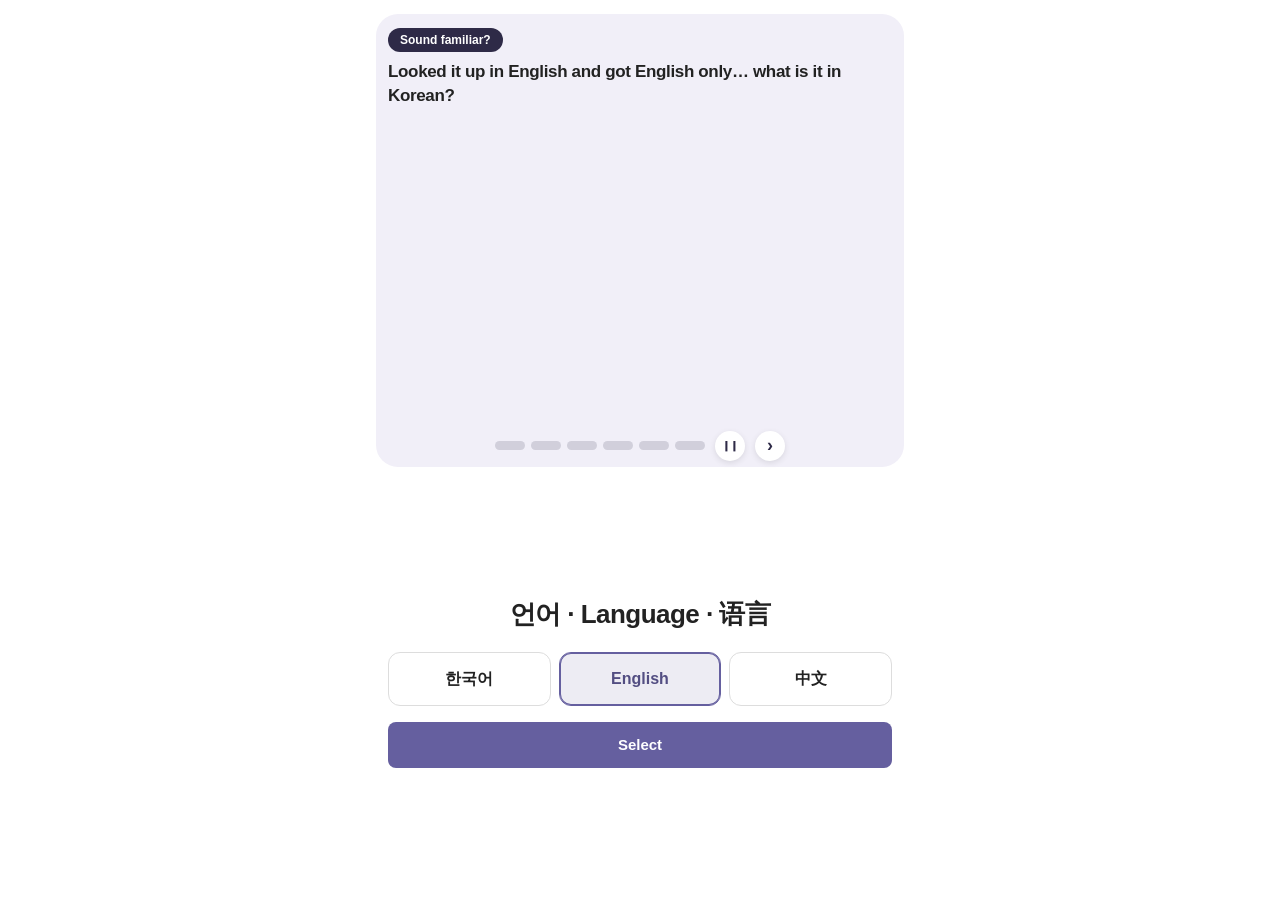
==== commit ac526221: "Welcome present handed over by the first character, next button on the intro film Co-Authored-By: Cl" ====
--- a/web/index.html
+++ b/web/index.html
@@ -10,16 +10,16 @@
   <link rel="manifest" href="manifest.webmanifest">
   <link rel="icon" href="icons/icon48.png">
   <link rel="apple-touch-icon" href="icons/icon128.png">
-  <link rel="stylesheet" href="app.css?v=0.1.28-tp81o5">
+  <link rel="stylesheet" href="app.css?v=0.1.28-tp82ly">
 </head>
 <body>
   <div id="app"></div>
   <div id="yard" hidden></div>
   <script type="module">
     // Back from signing in with Google? The session is taken out of the address first.
-    import { finishSignIn } from "./js/supabase.js?v=0.1.28-tp81o5";
+    import { finishSignIn } from "./js/supabase.js?v=0.1.28-tp82ly";
     await finishSignIn();
-    await import("./js/app.js?v=0.1.28-tp81o5");
+    await import("./js/app.js?v=0.1.28-tp82ly");
   </script>
 </body>
 </html>
--- a/web/app.css
+++ b/web/app.css
@@ -3808,7 +3808,7 @@
 
 /* Quiz on a phone (0.1.28): the question sits just above its answers instead of floating mid-screen. */
 @media (max-width: 859px) {
-  main > .question { justify-content: flex-end; padding-bottom: 12px; }
+  main > .question { justify-content: center; }
 }
 
 /* Settings: a choice of several under its explanation. */
@@ -3844,3 +3844,43 @@
 @media (prefers-reduced-motion: reduce) { .lv-up, .lv-up * { animation-duration: .01s !important; animation-delay: 0s !important; } }
 
 .btn.with-cost { justify-content: center; }
+
+/* The welcome present, handed over by the first character. */
+.gift-host { display: grid; justify-items: center; gap: 2px; margin-bottom: 4px; }
+.gift-host .talk-say { max-width: 300px; margin-bottom: 8px; }
+.gift-me .mascot.portrait { width: 84px; display: block; animation: giftBob 2.4s ease-in-out infinite; }
+.step.gift.hello { justify-content: center; align-items: center; gap: 18px; }
+.gift-box { width: 150px; height: 150px; display: grid; place-items: center; border-radius: 32px; background: var(--accent-soft); animation: giftWobble 1.6s ease-in-out infinite; }
+.gift-box .art-i, .gift-box svg { width: 96px; height: 96px; }
+.gift-box.open { animation: giftOpen .95s cubic-bezier(.3, 1.4, .4, 1) both; }
+.gift-grid.themes .gift-card { padding: 10px 6px; gap: 6px; }
+.gift-grid.themes .concept-art { width: 100%; max-width: 86px; }
+.gift-grid.themes .gift-card b { font-size: 12px; line-height: 1.25; text-align: center; }
+@keyframes giftBob { 50% { transform: translateY(-5px); } }
+@keyframes giftWobble { 0%, 60%, 100% { transform: rotate(0); } 70% { transform: rotate(-6deg) scale(1.04); } 80% { transform: rotate(6deg) scale(1.04); } 90% { transform: rotate(-3deg); } }
+@keyframes giftOpen { 0% { transform: scale(1); } 35% { transform: scale(1.25) rotate(-8deg); } 55% { transform: scale(1.3) rotate(8deg); } 100% { transform: scale(0) rotate(20deg); opacity: 0; } }
+.step.gift .gift-host .talk-say { color: var(--bg); }
+.step.gift .gift-me .mascot { width: 120px; display: block; }
+.step.gift:not(.hello) .gift-me .mascot { width: 76px; }
+.step.gift:not(.hello) > .btn.wide { position: sticky; bottom: 0; flex: none; box-shadow: 0 -10px 16px 6px var(--bg); }
+.film-next { width: 30px; height: 30px; border-radius: 50%; background: #fff; color: #2e2a47; font-size: 18px; font-weight: 900; line-height: 1; display: grid; place-items: center; padding-bottom: 2px; box-shadow: 0 2px 6px rgba(0, 0, 0, .1); }
+
+/* The first step of the welcome present: the character, large, holds the box out. */
+.step.gift.hello > .talk-say { color: var(--bg); max-width: 300px; margin: 0 auto; }
+.gift-give { position: relative; display: grid; justify-items: center; margin-top: 6px; }
+.gift-give .gift-giver .mascot { width: 210px; position: static; display: block; margin: 0; animation: none; }
+.gift-give .gift-giver .m-tiles { display: none; }
+.gift-give .gift-box { position: relative; z-index: 1; width: 112px; height: 112px; margin-bottom: -34px; border-radius: 0; background: none; filter: drop-shadow(0 8px 10px rgba(40, 30, 90, .22)); animation: giftOffer 1.8s ease-in-out infinite; }
+.gift-give .gift-box .art-i, .gift-give .gift-box svg { width: 112px; height: 112px; }
+.gift-give .gift-box.open { animation: giftOpen .95s cubic-bezier(.3, 1.4, .4, 1) both; }
+.step.gift:not(.hello) .gift-me .mascot { width: 96px; }
+@keyframes giftOffer { 0%, 100% { transform: translateY(0) rotate(-2deg); } 50% { transform: translateY(-12px) rotate(2deg) scale(1.05); } }
+.gift-give .gift-giver { display: block; width: 230px; }
+.gift-give .gift-giver .mascot, .gift-give .gift-giver .mascot svg { width: 230px !important; height: auto; max-width: none; }
+.gift-give .gift-box { border: 0 !important; background: transparent !important; box-shadow: none !important; padding: 0; margin-bottom: -58px; }
+.step.gift.hello { overflow: hidden; }
+.gift-give .gift-giver { width: 400px; margin: -64px -200px -56px; justify-self: center; pointer-events: none; }
+.gift-give .gift-giver .mascot, .gift-give .gift-giver .mascot svg { width: 400px !important; }
+.gift-give .gift-box { width: 128px; height: 128px; margin-bottom: -22px; }
+.gift-give .gift-box .art-i, .gift-give .gift-box svg { width: 128px; height: 128px; }
+.gift-give .gift-giver { margin-bottom: -14px; }
